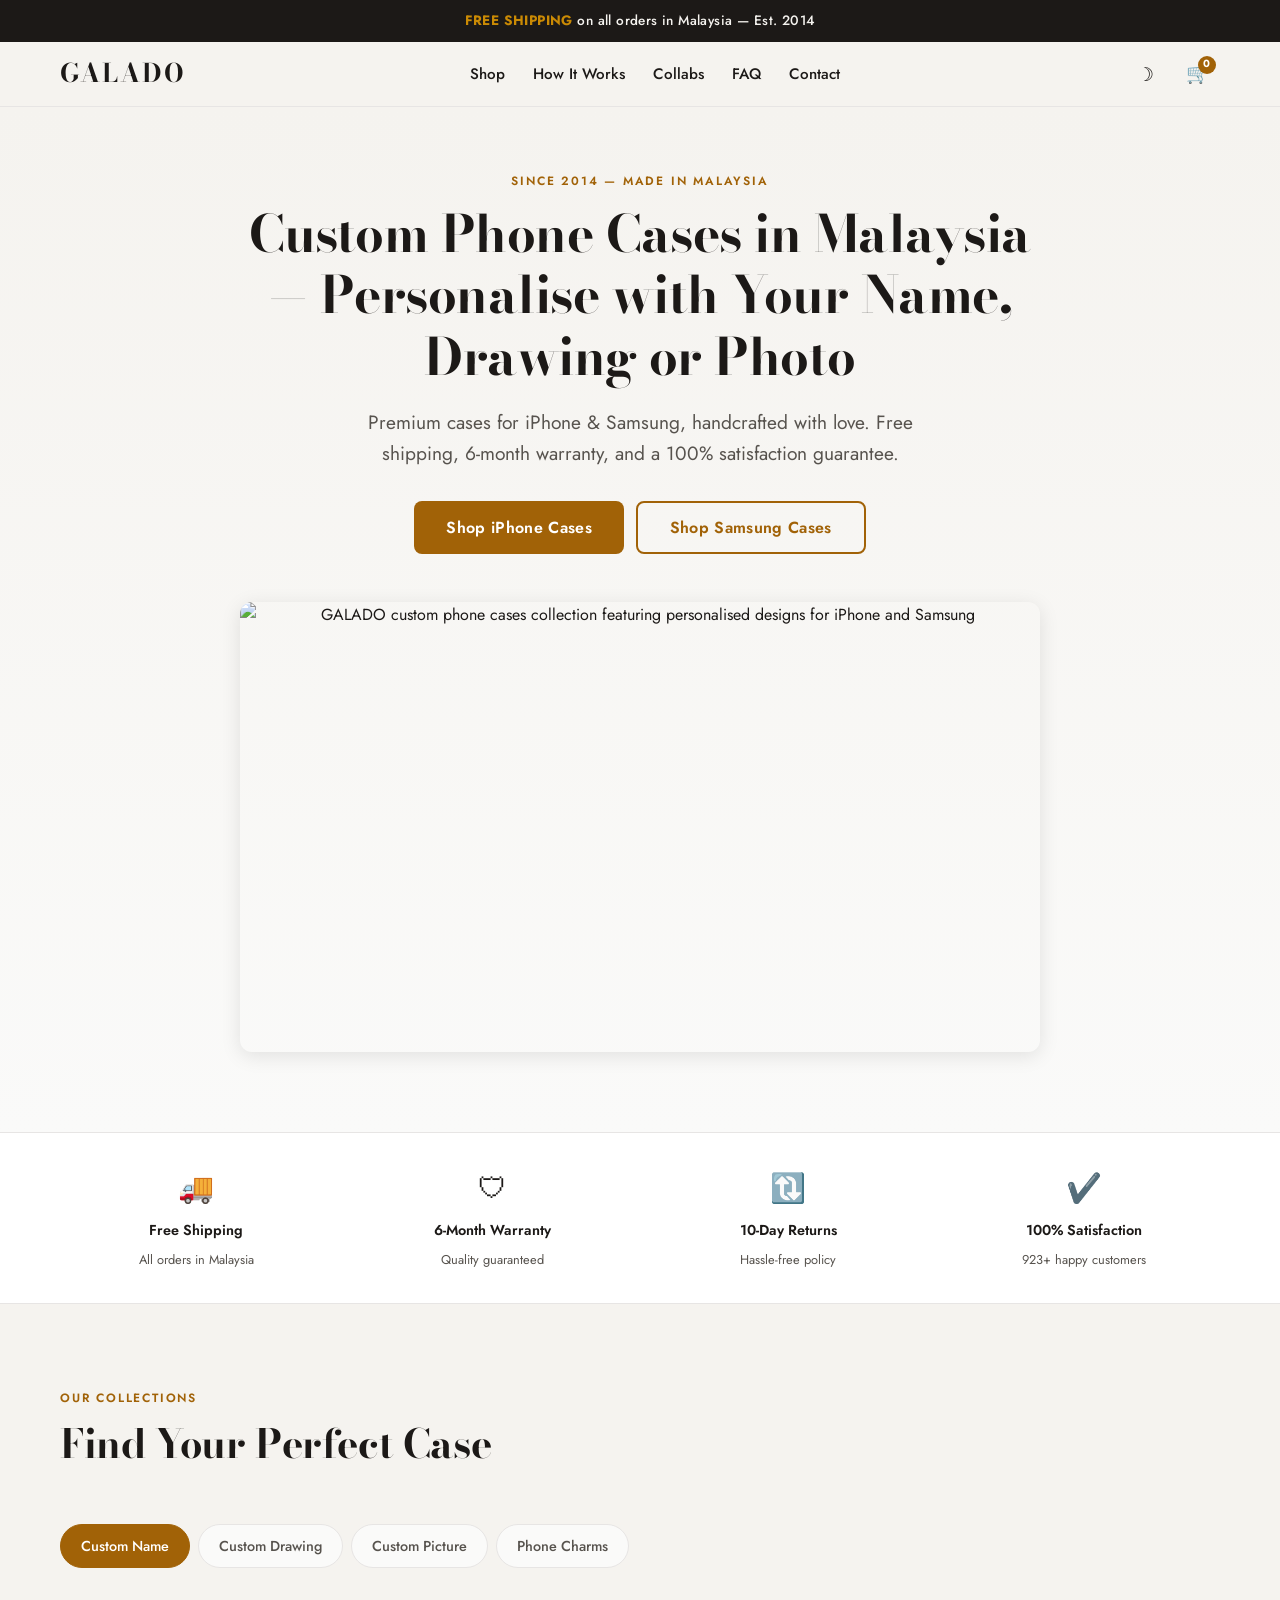
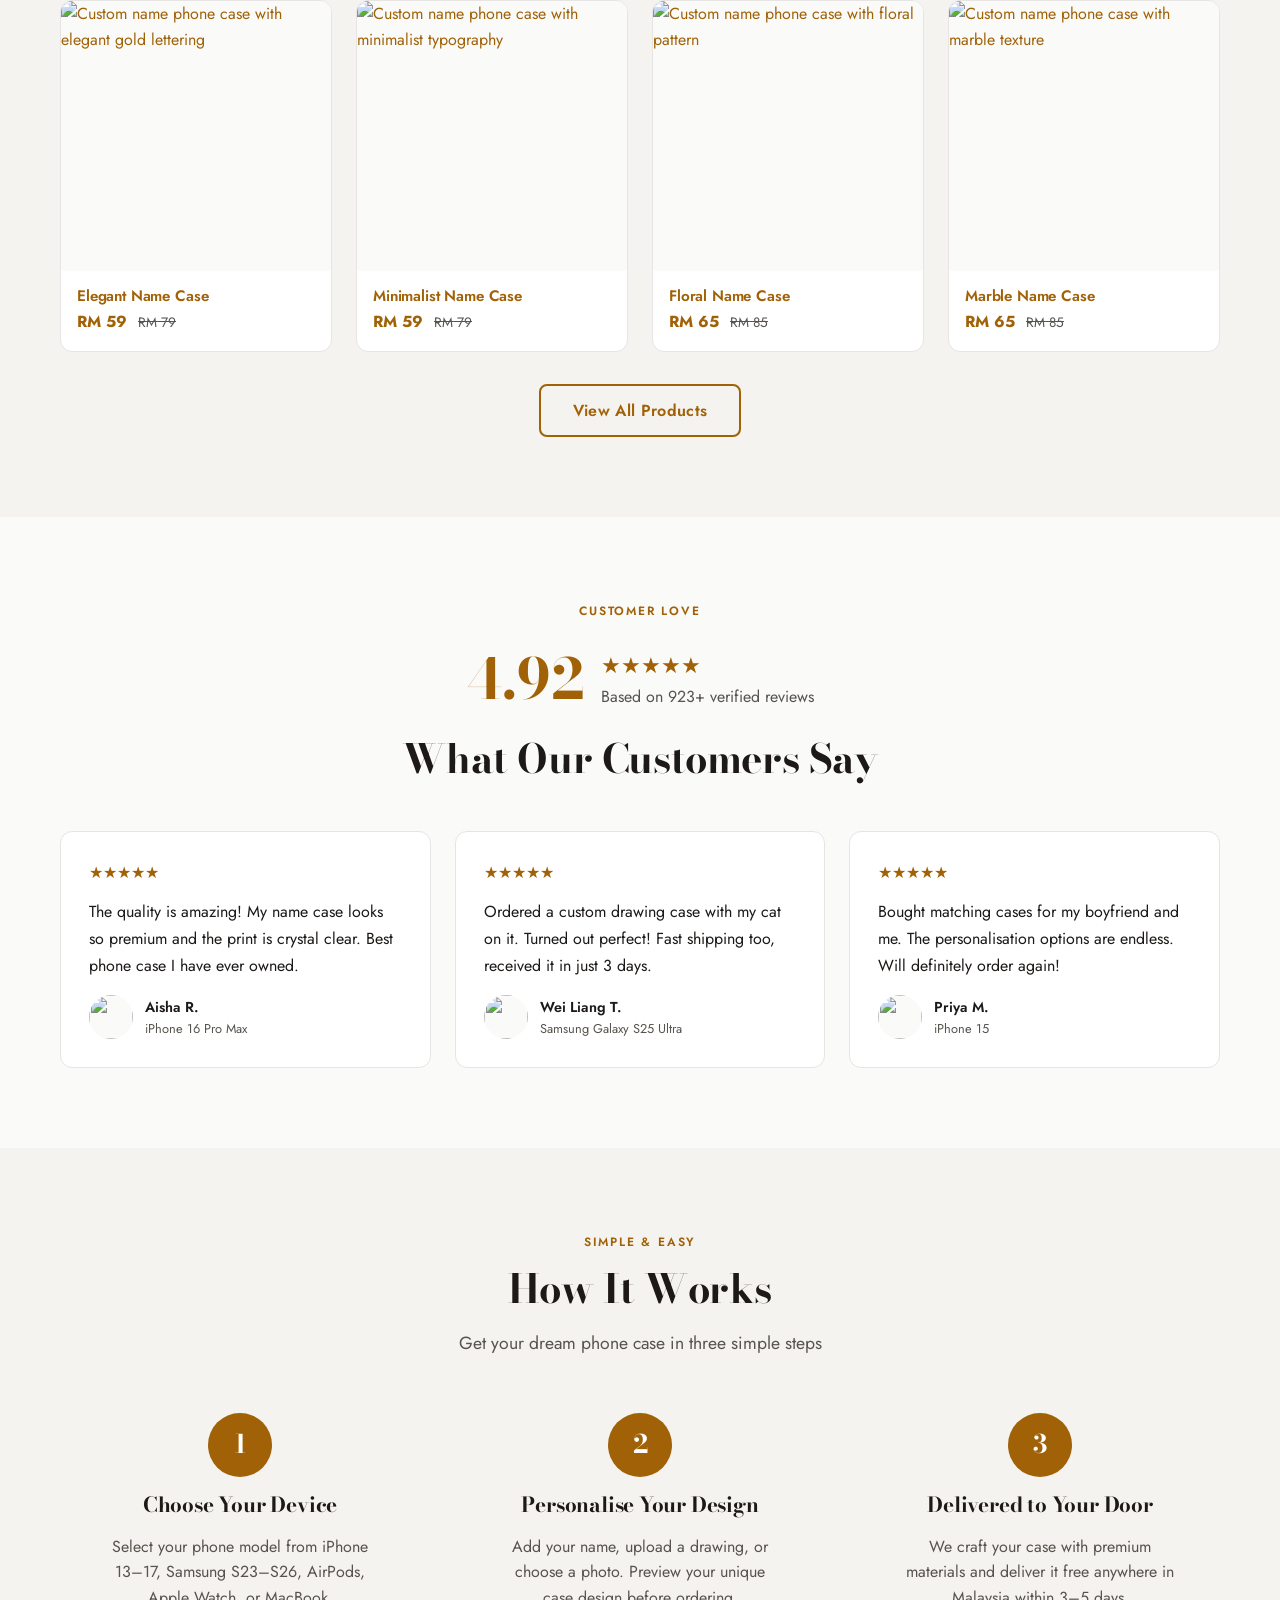
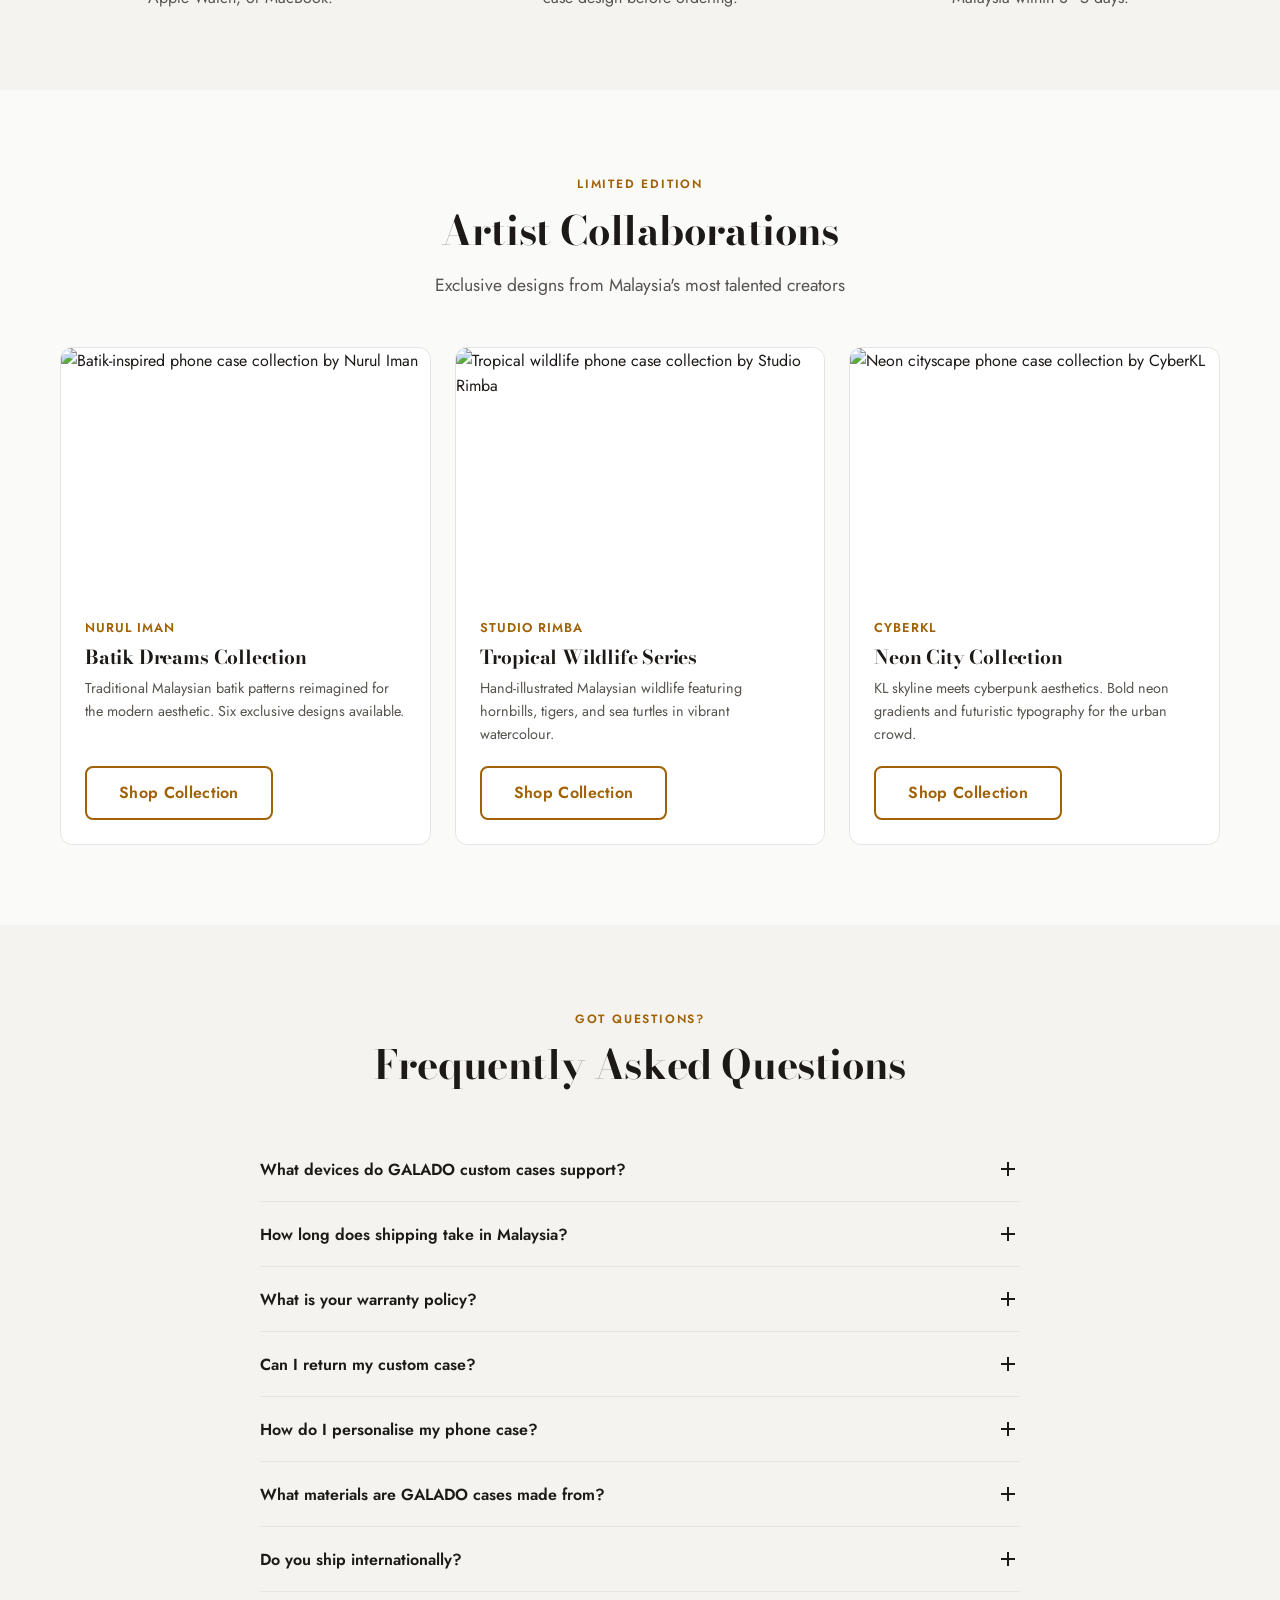
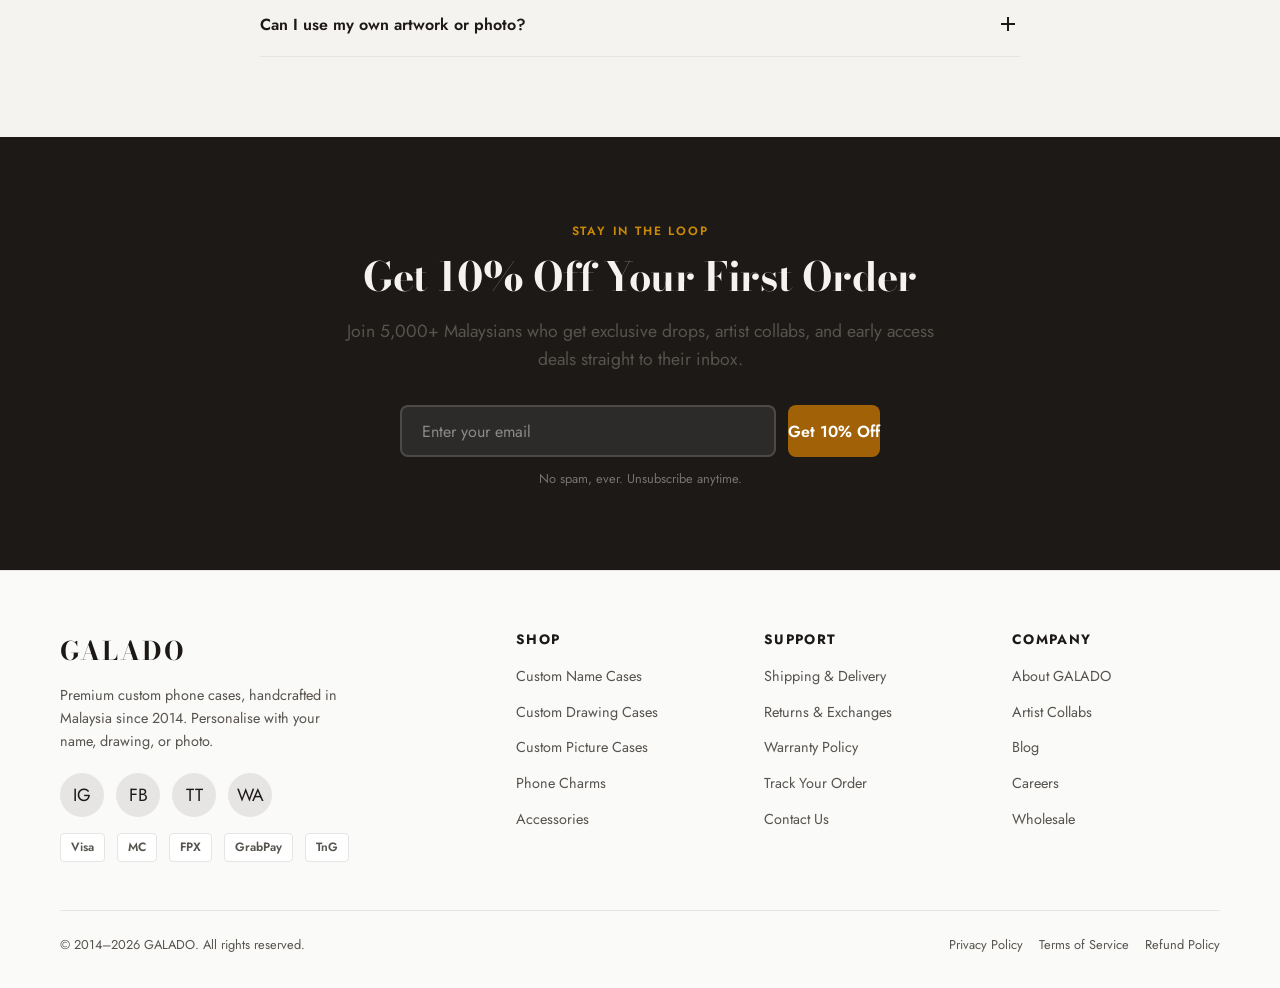
==== galado-landing-draft/index.html @ 9af70c1d "Add GALADO landing page draft concept with SEO + dark mode + FAQ schema" ====
<!DOCTYPE html>
<html lang="en" data-theme="light">
<head>
  <meta charset="UTF-8">
  <meta name="viewport" content="width=device-width, initial-scale=1.0">
  <title>GALADO — Custom Phone Cases Malaysia | iPhone &amp; Samsung | Free Shipping</title>
  <meta name="description" content="Premium custom phone cases in Malaysia. Personalise with your name, drawing or photo for iPhone &amp; Samsung. Free shipping, 6-month warranty &amp; 10-day returns. 923+ 5-star reviews.">
  <meta name="keywords" content="custom phone case Malaysia, personalised phone case, iPhone case Malaysia, Samsung case Malaysia, custom name case, GALADO">
  <meta name="author" content="GALADO">
  <meta name="robots" content="index, follow">
  <link rel="canonical" href="https://galado.co"><!-- TODO: Update with real canonical URL -->

  <!-- Open Graph -->
  <meta property="og:type" content="website">
  <meta property="og:title" content="GALADO — Custom Phone Cases Malaysia | Free Shipping">
  <meta property="og:description" content="Premium custom phone cases in Malaysia. Personalise with your name, drawing or photo. Free shipping &amp; 6-month warranty.">
  <meta property="og:url" content="https://galado.co"><!-- TODO: Update with real URL -->
  <meta property="og:image" content="https://picsum.photos/1200/630?random=og"><!-- TODO: Replace with real OG image -->
  <meta property="og:site_name" content="GALADO">
  <meta property="og:locale" content="en_MY">

  <!-- Twitter Card -->
  <meta name="twitter:card" content="summary_large_image">
  <meta name="twitter:title" content="GALADO — Custom Phone Cases Malaysia | Free Shipping">
  <meta name="twitter:description" content="Premium custom phone cases in Malaysia. Personalise with your name, drawing or photo. Free shipping &amp; 6-month warranty.">
  <meta name="twitter:image" content="https://picsum.photos/1200/630?random=tw"><!-- TODO: Replace with real Twitter image -->
  <!-- TODO: Add twitter:site handle e.g. @galado_my -->

  <!-- Favicon -->
  <!-- TODO: Replace with real favicon files -->
  <link rel="icon" type="image/svg+xml" href="data:image/svg+xml,<svg xmlns='http://www.w3.org/2000/svg' viewBox='0 0 100 100'><text y='.9em' font-size='90'>G</text></svg>">

  <!-- Google Fonts -->
  <link rel="preconnect" href="https://fonts.googleapis.com">
  <link rel="preconnect" href="https://fonts.gstatic.com" crossorigin>
  <link href="https://fonts.googleapis.com/css2?family=Bodoni+Moda:ital,opsz,wght@0,6..96,400;0,6..96,700;1,6..96,400&family=Jost:wght@300;400;500;600;700&display=swap" rel="stylesheet">

  <!-- JSON-LD: Organization -->
  <script type="application/ld+json">
  {
    "@context": "https://schema.org",
    "@type": "Organization",
    "name": "GALADO",
    "url": "https://galado.co",
    "logo": "https://galado.co/logo.png",
    "foundingDate": "2014",
    "description": "Premium Malaysian phone case customisation brand offering custom name cases, drawing cases, picture cases, phone charms and accessories.",
    "address": {
      "@type": "PostalAddress",
      "addressCountry": "MY"
    },
    "contactPoint": {
      "@type": "ContactPoint",
      "contactType": "customer service",
      "availableLanguage": ["English", "Malay"]
    },
    "sameAs": [
      "https://www.instagram.com/galado.co",
      "https://www.facebook.com/galado.co",
      "https://www.tiktok.com/@galado.co"
    ],
    "aggregateRating": {
      "@type": "AggregateRating",
      "ratingValue": "4.92",
      "reviewCount": "923",
      "bestRating": "5"
    }
  }
  </script>

  <!-- JSON-LD: FAQ -->
  <script type="application/ld+json">
  {
    "@context": "https://schema.org",
    "@type": "FAQPage",
    "mainEntity": [
      {
        "@type": "Question",
        "name": "What devices do GALADO custom cases support?",
        "acceptedAnswer": {
          "@type": "Answer",
          "text": "We support iPhone 13 through iPhone 17, Samsung Galaxy S23 through S26, as well as AirPods cases, Apple Watch bands, and MacBook cases."
        }
      },
      {
        "@type": "Question",
        "name": "How long does shipping take in Malaysia?",
        "acceptedAnswer": {
          "@type": "Answer",
          "text": "We offer free shipping across Malaysia. Standard delivery takes 3-5 business days. Express shipping options are also available at checkout."
        }
      },
      {
        "@type": "Question",
        "name": "What is your warranty policy?",
        "acceptedAnswer": {
          "@type": "Answer",
          "text": "Every GALADO product comes with a 6-month warranty covering manufacturing defects including print peeling, case cracking, and colour fading under normal use."
        }
      },
      {
        "@type": "Question",
        "name": "Can I return my custom case?",
        "acceptedAnswer": {
          "@type": "Answer",
          "text": "Yes! We offer a 10-day return policy. If you are not satisfied with your order, contact us within 10 days of delivery for a full refund or replacement."
        }
      },
      {
        "@type": "Question",
        "name": "How do I personalise my phone case?",
        "acceptedAnswer": {
          "@type": "Answer",
          "text": "Simply choose your device model, select a design style (name, drawing, or photo), upload your content or enter your text, preview the design, and place your order. Our team handles the rest!"
        }
      },
      {
        "@type": "Question",
        "name": "What materials are GALADO cases made from?",
        "acceptedAnswer": {
          "@type": "Answer",
          "text": "Our cases are made from premium polycarbonate and TPU materials. We use UV-resistant inks for vibrant, long-lasting prints that will not fade easily."
        }
      },
      {
        "@type": "Question",
        "name": "Do you ship internationally?",
        "acceptedAnswer": {
          "@type": "Answer",
          "text": "Currently, we offer free shipping within Malaysia. International shipping is available to Singapore, Brunei, and other Southeast Asian countries at an additional cost calculated at checkout."
        }
      },
      {
        "@type": "Question",
        "name": "Can I use my own artwork or photo?",
        "acceptedAnswer": {
          "@type": "Answer",
          "text": "Absolutely! You can upload your own photos, artwork, or drawings. We recommend high-resolution images (at least 1000x1000 pixels) for the best print quality."
        }
      }
    ]
  }
  </script>

  <style>
    /* ============================================
       CSS CUSTOM PROPERTIES
       ============================================ */
    :root {
      --color-primary: #1C1917;
      --color-gold: #A16207;
      --color-gold-light: #CA8A04;
      --color-bg: #F5F3EF;
      --color-card: #FFFFFF;
      --color-text: #1C1917;
      --color-text-secondary: #57534E;
      --color-border: #E7E5E4;
      --color-bg-alt: #FAFAF9;
      --font-heading: 'Bodoni Moda', Georgia, serif;
      --font-body: 'Jost', -apple-system, sans-serif;
      --max-width: 1200px;
      --radius: 12px;
      --radius-sm: 8px;
      --shadow: 0 1px 3px rgba(0,0,0,0.08), 0 4px 12px rgba(0,0,0,0.04);
      --shadow-lg: 0 4px 20px rgba(0,0,0,0.1);
      --transition: 0.3s cubic-bezier(0.4, 0, 0.2, 1);
    }

    [data-theme="dark"] {
      --color-primary: #FAFAF9;
      --color-gold: #CA8A04;
      --color-gold-light: #EAB308;
      --color-bg: #1C1917;
      --color-card: #292524;
      --color-text: #FAFAF9;
      --color-text-secondary: #A8A29E;
      --color-border: #44403C;
      --color-bg-alt: #231F1E;
      --shadow: 0 1px 3px rgba(0,0,0,0.3), 0 4px 12px rgba(0,0,0,0.2);
      --shadow-lg: 0 4px 20px rgba(0,0,0,0.4);
    }

    /* ============================================
       RESET & BASE
       ============================================ */
    *, *::before, *::after { box-sizing: border-box; margin: 0; padding: 0; }

    html {
      scroll-behavior: smooth;
      -webkit-text-size-adjust: 100%;
    }

    body {
      font-family: var(--font-body);
      font-weight: 400;
      font-size: 16px;
      line-height: 1.6;
      color: var(--color-text);
      background: var(--color-bg);
      -webkit-font-smoothing: antialiased;
      -moz-osx-font-smoothing: grayscale;
      transition: background var(--transition), color var(--transition);
    }

    h1, h2, h3, h4 {
      font-family: var(--font-heading);
      font-weight: 700;
      line-height: 1.2;
      letter-spacing: -0.01em;
    }

    img {
      max-width: 100%;
      height: auto;
      display: block;
    }

    a {
      color: var(--color-gold);
      text-decoration: none;
      transition: color var(--transition);
    }
    a:hover { color: var(--color-gold-light); }

    button {
      font-family: var(--font-body);
      cursor: pointer;
      border: none;
      background: none;
    }

    /* ============================================
       UTILITY CLASSES
       ============================================ */
    .container {
      max-width: var(--max-width);
      margin: 0 auto;
      padding: 0 20px;
    }

    .sr-only {
      position: absolute;
      width: 1px; height: 1px;
      padding: 0; margin: -1px;
      overflow: hidden;
      clip: rect(0,0,0,0);
      border: 0;
    }

    .btn {
      display: inline-flex;
      align-items: center;
      justify-content: center;
      gap: 8px;
      min-height: 48px;
      padding: 12px 32px;
      border-radius: var(--radius-sm);
      font-size: 1rem;
      font-weight: 600;
      letter-spacing: 0.02em;
      transition: all var(--transition);
      min-width: 44px;
    }

    .btn-primary {
      background: var(--color-gold);
      color: #fff;
    }
    .btn-primary:hover {
      background: var(--color-gold-light);
      color: #fff;
      transform: translateY(-1px);
      box-shadow: var(--shadow-lg);
    }

    .btn-outline {
      border: 2px solid var(--color-gold);
      color: var(--color-gold);
      background: transparent;
    }
    .btn-outline:hover {
      background: var(--color-gold);
      color: #fff;
      transform: translateY(-1px);
    }

    .section-label {
      display: inline-block;
      font-size: 0.75rem;
      font-weight: 600;
      letter-spacing: 0.15em;
      text-transform: uppercase;
      color: var(--color-gold);
      margin-bottom: 12px;
    }

    .section-title {
      font-size: clamp(1.75rem, 4vw, 2.5rem);
      margin-bottom: 16px;
    }

    .section-subtitle {
      font-size: 1.1rem;
      color: var(--color-text-secondary);
      max-width: 600px;
    }

    /* ============================================
       SCROLL ANIMATIONS
       ============================================ */
    .animate-on-scroll {
      opacity: 0;
      transform: translateY(30px);
      transition: opacity 0.6s ease-out, transform 0.6s ease-out;
    }
    .animate-on-scroll.is-visible {
      opacity: 1;
      transform: translateY(0);
    }
    .animate-on-scroll.delay-1 { transition-delay: 0.1s; }
    .animate-on-scroll.delay-2 { transition-delay: 0.2s; }
    .animate-on-scroll.delay-3 { transition-delay: 0.3s; }
    .animate-on-scroll.delay-4 { transition-delay: 0.4s; }

    /* ============================================
       HEADER / NAV
       ============================================ */
    .site-header {
      position: sticky;
      top: 0;
      z-index: 100;
      background: var(--color-bg);
      border-bottom: 1px solid var(--color-border);
      transition: background var(--transition), box-shadow var(--transition);
    }
    .site-header.scrolled {
      box-shadow: var(--shadow);
    }

    .nav {
      display: flex;
      align-items: center;
      justify-content: space-between;
      min-height: 64px;
      gap: 16px;
    }

    .nav-logo {
      font-family: var(--font-heading);
      font-size: 1.6rem;
      font-weight: 700;
      color: var(--color-text);
      letter-spacing: 0.08em;
    }

    .nav-links {
      display: none;
      list-style: none;
      gap: 28px;
    }
    .nav-links a {
      color: var(--color-text);
      font-size: 0.95rem;
      font-weight: 500;
      transition: color var(--transition);
    }
    .nav-links a:hover { color: var(--color-gold); }

    .nav-actions {
      display: flex;
      align-items: center;
      gap: 8px;
    }

    .theme-toggle {
      width: 44px; height: 44px;
      display: flex;
      align-items: center;
      justify-content: center;
      border-radius: 50%;
      font-size: 1.2rem;
      color: var(--color-text);
      transition: background var(--transition);
    }
    .theme-toggle:hover { background: var(--color-border); }

    .nav-cart {
      position: relative;
      width: 44px; height: 44px;
      display: flex;
      align-items: center;
      justify-content: center;
      border-radius: 50%;
      font-size: 1.2rem;
      color: var(--color-text);
      transition: background var(--transition);
    }
    .nav-cart:hover { background: var(--color-border); }
    .cart-badge {
      position: absolute;
      top: 4px; right: 4px;
      width: 18px; height: 18px;
      background: var(--color-gold);
      color: #fff;
      font-size: 0.65rem;
      font-weight: 700;
      border-radius: 50%;
      display: flex;
      align-items: center;
      justify-content: center;
    }

    .mobile-menu-btn {
      width: 44px; height: 44px;
      display: flex;
      align-items: center;
      justify-content: center;
      font-size: 1.4rem;
      color: var(--color-text);
    }

    /* Mobile menu */
    .mobile-nav {
      display: none;
      position: fixed;
      inset: 0;
      z-index: 200;
      background: var(--color-bg);
      padding: 80px 24px 24px;
      flex-direction: column;
      gap: 4px;
    }
    .mobile-nav.open { display: flex; }
    .mobile-nav a {
      display: flex;
      align-items: center;
      min-height: 52px;
      padding: 0 16px;
      font-size: 1.1rem;
      font-weight: 500;
      color: var(--color-text);
      border-radius: var(--radius-sm);
      transition: background var(--transition);
    }
    .mobile-nav a:hover { background: var(--color-border); }
    .mobile-nav-close {
      position: absolute;
      top: 12px; right: 16px;
      width: 44px; height: 44px;
      display: flex;
      align-items: center;
      justify-content: center;
      font-size: 1.6rem;
      color: var(--color-text);
    }

    @media (min-width: 768px) {
      .nav-links { display: flex; }
      .mobile-menu-btn { display: none; }
    }

    /* ============================================
       ANNOUNCEMENT BAR
       ============================================ */
    .announcement-bar {
      background: var(--color-primary);
      color: var(--color-bg);
      text-align: center;
      padding: 10px 20px;
      font-size: 0.85rem;
      font-weight: 500;
      letter-spacing: 0.03em;
    }
    .announcement-bar strong { color: var(--color-gold-light); }

    /* ============================================
       HERO SECTION
       ============================================ */
    .hero {
      padding: 60px 0 80px;
      text-align: center;
      background: linear-gradient(180deg, var(--color-bg) 0%, var(--color-bg-alt) 100%);
    }

    .hero h1 {
      font-size: clamp(2rem, 5vw, 3.2rem);
      max-width: 800px;
      margin: 0 auto 20px;
    }

    .hero-subtitle {
      font-size: clamp(1rem, 2vw, 1.2rem);
      color: var(--color-text-secondary);
      max-width: 560px;
      margin: 0 auto 32px;
    }

    .hero-ctas {
      display: flex;
      flex-wrap: wrap;
      gap: 12px;
      justify-content: center;
      margin-bottom: 48px;
    }

    .hero-image {
      max-width: 800px;
      margin: 0 auto;
      border-radius: var(--radius);
      overflow: hidden;
      box-shadow: var(--shadow-lg);
    }
    .hero-image img {
      width: 100%;
      aspect-ratio: 16/9;
      object-fit: cover;
    }

    /* ============================================
       TRUST BAR
       ============================================ */
    .trust-bar {
      padding: 32px 0;
      background: var(--color-card);
      border-top: 1px solid var(--color-border);
      border-bottom: 1px solid var(--color-border);
    }

    .trust-grid {
      display: grid;
      grid-template-columns: repeat(2, 1fr);
      gap: 24px;
      text-align: center;
    }

    .trust-item {
      display: flex;
      flex-direction: column;
      align-items: center;
      gap: 8px;
    }
    .trust-icon {
      font-size: 1.8rem;
    }
    .trust-label {
      font-weight: 600;
      font-size: 0.9rem;
      color: var(--color-text);
    }
    .trust-desc {
      font-size: 0.8rem;
      color: var(--color-text-secondary);
    }

    @media (min-width: 768px) {
      .trust-grid { grid-template-columns: repeat(4, 1fr); }
    }

    /* ============================================
       PRODUCTS SECTION
       ============================================ */
    .products-section {
      padding: 80px 0;
    }

    .products-header {
      display: flex;
      flex-wrap: wrap;
      align-items: flex-end;
      justify-content: space-between;
      gap: 16px;
      margin-bottom: 40px;
    }

    .category-tabs {
      display: flex;
      flex-wrap: wrap;
      gap: 8px;
      margin-bottom: 32px;
    }
    .category-tab {
      padding: 10px 20px;
      border-radius: 100px;
      font-size: 0.9rem;
      font-weight: 500;
      background: var(--color-bg-alt);
      color: var(--color-text-secondary);
      border: 1px solid var(--color-border);
      min-height: 44px;
      transition: all var(--transition);
    }
    .category-tab.active,
    .category-tab:hover {
      background: var(--color-gold);
      color: #fff;
      border-color: var(--color-gold);
    }

    .products-grid {
      display: grid;
      grid-template-columns: repeat(2, 1fr);
      gap: 16px;
      margin-bottom: 32px;
    }

    .product-card {
      background: var(--color-card);
      border-radius: var(--radius);
      overflow: hidden;
      border: 1px solid var(--color-border);
      transition: transform var(--transition), box-shadow var(--transition);
    }
    .product-card:hover {
      transform: translateY(-4px);
      box-shadow: var(--shadow-lg);
    }

    .product-image {
      aspect-ratio: 1/1;
      overflow: hidden;
      background: var(--color-bg-alt);
    }
    .product-image img {
      width: 100%;
      height: 100%;
      object-fit: cover;
      transition: transform 0.5s ease;
    }
    .product-card:hover .product-image img {
      transform: scale(1.05);
    }

    .product-info {
      padding: 16px;
    }
    .product-name {
      font-family: var(--font-body);
      font-weight: 600;
      font-size: 0.95rem;
      margin-bottom: 4px;
    }
    .product-price {
      font-weight: 700;
      color: var(--color-gold);
    }
    .product-price-old {
      text-decoration: line-through;
      color: var(--color-text-secondary);
      font-weight: 400;
      font-size: 0.85rem;
      margin-left: 6px;
    }

    .products-cta {
      text-align: center;
    }

    @media (min-width: 768px) {
      .products-grid { grid-template-columns: repeat(4, 1fr); gap: 24px; }
    }

    /* ============================================
       SOCIAL PROOF
       ============================================ */
    .social-proof {
      padding: 80px 0;
      background: var(--color-bg-alt);
    }

    .social-proof-header {
      text-align: center;
      margin-bottom: 48px;
    }

    .rating-display {
      display: flex;
      align-items: center;
      justify-content: center;
      gap: 16px;
      flex-wrap: wrap;
      margin-bottom: 12px;
    }
    .rating-number {
      font-family: var(--font-heading);
      font-size: 3.5rem;
      font-weight: 700;
      color: var(--color-gold);
    }
    .rating-stars {
      display: flex;
      gap: 4px;
      font-size: 1.4rem;
      color: var(--color-gold);
    }
    .rating-count {
      font-size: 1rem;
      color: var(--color-text-secondary);
    }

    .testimonials-grid {
      display: grid;
      gap: 24px;
    }

    .testimonial-card {
      background: var(--color-card);
      border-radius: var(--radius);
      padding: 28px;
      border: 1px solid var(--color-border);
    }
    .testimonial-stars {
      color: var(--color-gold);
      font-size: 1rem;
      margin-bottom: 12px;
    }
    .testimonial-text {
      font-size: 1rem;
      line-height: 1.7;
      margin-bottom: 16px;
      color: var(--color-text);
    }
    .testimonial-author {
      display: flex;
      align-items: center;
      gap: 12px;
    }
    .testimonial-avatar {
      width: 44px; height: 44px;
      border-radius: 50%;
      overflow: hidden;
      background: var(--color-bg-alt);
    }
    .testimonial-avatar img {
      width: 100%; height: 100%;
      object-fit: cover;
    }
    .testimonial-name {
      font-weight: 600;
      font-size: 0.9rem;
    }
    .testimonial-device {
      font-size: 0.8rem;
      color: var(--color-text-secondary);
    }

    @media (min-width: 768px) {
      .testimonials-grid { grid-template-columns: repeat(3, 1fr); }
    }

    /* ============================================
       HOW IT WORKS
       ============================================ */
    .how-it-works {
      padding: 80px 0;
    }

    .how-header {
      text-align: center;
      margin-bottom: 56px;
    }

    .steps-grid {
      display: grid;
      gap: 40px;
      text-align: center;
    }

    .step {
      display: flex;
      flex-direction: column;
      align-items: center;
      gap: 16px;
    }
    .step-number {
      width: 64px; height: 64px;
      border-radius: 50%;
      background: var(--color-gold);
      color: #fff;
      font-family: var(--font-heading);
      font-size: 1.6rem;
      font-weight: 700;
      display: flex;
      align-items: center;
      justify-content: center;
    }
    .step-title {
      font-size: 1.3rem;
    }
    .step-desc {
      color: var(--color-text-secondary);
      max-width: 280px;
    }

    @media (min-width: 768px) {
      .steps-grid { grid-template-columns: repeat(3, 1fr); }
    }

    /* ============================================
       ARTIST COLLABORATIONS
       ============================================ */
    .collabs {
      padding: 80px 0;
      background: var(--color-bg-alt);
    }

    .collabs-header {
      text-align: center;
      margin-bottom: 48px;
    }

    .collabs-grid {
      display: grid;
      gap: 24px;
    }

    .collab-card {
      background: var(--color-card);
      border-radius: var(--radius);
      overflow: hidden;
      border: 1px solid var(--color-border);
      display: flex;
      flex-direction: column;
    }
    .collab-image {
      aspect-ratio: 3/2;
      overflow: hidden;
    }
    .collab-image img {
      width: 100%; height: 100%;
      object-fit: cover;
      transition: transform 0.5s ease;
    }
    .collab-card:hover .collab-image img {
      transform: scale(1.05);
    }
    .collab-info {
      padding: 24px;
      flex: 1;
      display: flex;
      flex-direction: column;
      gap: 8px;
    }
    .collab-artist {
      font-size: 0.8rem;
      font-weight: 600;
      text-transform: uppercase;
      letter-spacing: 0.08em;
      color: var(--color-gold);
    }
    .collab-title {
      font-size: 1.2rem;
    }
    .collab-desc {
      font-size: 0.9rem;
      color: var(--color-text-secondary);
      flex: 1;
    }

    @media (min-width: 768px) {
      .collabs-grid { grid-template-columns: repeat(3, 1fr); }
    }

    /* ============================================
       FAQ ACCORDION
       ============================================ */
    .faq-section {
      padding: 80px 0;
    }

    .faq-header {
      text-align: center;
      margin-bottom: 48px;
    }

    .faq-list {
      max-width: 760px;
      margin: 0 auto;
    }

    .faq-item {
      border-bottom: 1px solid var(--color-border);
    }

    .faq-question {
      width: 100%;
      display: flex;
      align-items: center;
      justify-content: space-between;
      gap: 16px;
      padding: 20px 0;
      font-size: 1rem;
      font-weight: 600;
      color: var(--color-text);
      text-align: left;
      min-height: 44px;
      transition: color var(--transition);
    }
    .faq-question:hover { color: var(--color-gold); }
    .faq-icon {
      flex-shrink: 0;
      width: 24px; height: 24px;
      transition: transform var(--transition);
    }
    .faq-item.open .faq-icon {
      transform: rotate(45deg);
    }

    .faq-answer {
      max-height: 0;
      overflow: hidden;
      transition: max-height 0.4s ease, padding 0.3s ease;
    }
    .faq-answer-inner {
      padding-bottom: 20px;
      color: var(--color-text-secondary);
      line-height: 1.7;
    }

    /* ============================================
       NEWSLETTER
       ============================================ */
    .newsletter {
      padding: 80px 0;
      background: var(--color-primary);
      color: var(--color-bg);
      text-align: center;
    }
    .newsletter .section-title { color: var(--color-bg); }
    .newsletter .section-subtitle {
      color: var(--color-text-secondary);
      margin: 0 auto 32px;
    }
    [data-theme="dark"] .newsletter {
      background: var(--color-card);
    }

    .newsletter-form {
      display: flex;
      flex-direction: column;
      gap: 12px;
      max-width: 480px;
      margin: 0 auto;
    }
    .newsletter-input {
      min-height: 52px;
      padding: 0 20px;
      border: 2px solid rgba(255,255,255,0.15);
      border-radius: var(--radius-sm);
      background: rgba(255,255,255,0.08);
      color: #fff;
      font-family: var(--font-body);
      font-size: 1rem;
      transition: border var(--transition);
    }
    .newsletter-input::placeholder { color: rgba(255,255,255,0.45); }
    .newsletter-input:focus {
      outline: none;
      border-color: var(--color-gold);
    }
    .newsletter-submit {
      min-height: 52px;
      background: var(--color-gold);
      color: #fff;
      border-radius: var(--radius-sm);
      font-weight: 600;
      font-size: 1rem;
      transition: background var(--transition);
    }
    .newsletter-submit:hover { background: var(--color-gold-light); }

    .newsletter-note {
      font-size: 0.8rem;
      color: rgba(255,255,255,0.4);
      margin-top: 12px;
    }

    @media (min-width: 480px) {
      .newsletter-form {
        flex-direction: row;
      }
      .newsletter-input { flex: 1; }
    }

    /* ============================================
       FOOTER
       ============================================ */
    .site-footer {
      padding: 60px 0 32px;
      background: var(--color-bg-alt);
      border-top: 1px solid var(--color-border);
    }

    .footer-grid {
      display: grid;
      gap: 40px;
      margin-bottom: 48px;
    }

    .footer-brand .nav-logo {
      margin-bottom: 12px;
      display: inline-block;
    }
    .footer-brand p {
      font-size: 0.9rem;
      color: var(--color-text-secondary);
      max-width: 280px;
      margin-bottom: 20px;
    }

    .footer-social {
      display: flex;
      gap: 12px;
    }
    .footer-social a {
      width: 44px; height: 44px;
      border-radius: 50%;
      background: var(--color-border);
      display: flex;
      align-items: center;
      justify-content: center;
      color: var(--color-text);
      font-size: 1.1rem;
      transition: background var(--transition), color var(--transition);
    }
    .footer-social a:hover {
      background: var(--color-gold);
      color: #fff;
    }

    .footer-col h4 {
      font-family: var(--font-body);
      font-size: 0.85rem;
      font-weight: 700;
      text-transform: uppercase;
      letter-spacing: 0.1em;
      margin-bottom: 16px;
      color: var(--color-text);
    }
    .footer-col ul {
      list-style: none;
      display: flex;
      flex-direction: column;
      gap: 10px;
    }
    .footer-col a {
      font-size: 0.9rem;
      color: var(--color-text-secondary);
    }
    .footer-col a:hover { color: var(--color-gold); }

    .footer-bottom {
      border-top: 1px solid var(--color-border);
      padding-top: 24px;
      display: flex;
      flex-wrap: wrap;
      justify-content: space-between;
      gap: 12px;
      font-size: 0.8rem;
      color: var(--color-text-secondary);
    }
    .footer-bottom a {
      color: var(--color-text-secondary);
    }
    .footer-bottom a:hover { color: var(--color-gold); }
    .footer-legal {
      display: flex;
      flex-wrap: wrap;
      gap: 16px;
    }

    .payment-icons {
      display: flex;
      gap: 12px;
      align-items: center;
      margin-top: 16px;
    }
    .payment-icons span {
      display: inline-flex;
      align-items: center;
      justify-content: center;
      padding: 4px 10px;
      border: 1px solid var(--color-border);
      border-radius: 4px;
      font-size: 0.75rem;
      font-weight: 600;
      color: var(--color-text-secondary);
      background: var(--color-card);
    }

    @media (min-width: 768px) {
      .footer-grid { grid-template-columns: 2fr 1fr 1fr 1fr; }
    }

    /* ============================================
       BACK TO TOP
       ============================================ */
    .back-to-top {
      position: fixed;
      bottom: 24px; right: 24px;
      width: 48px; height: 48px;
      border-radius: 50%;
      background: var(--color-gold);
      color: #fff;
      display: flex;
      align-items: center;
      justify-content: center;
      font-size: 1.3rem;
      box-shadow: var(--shadow-lg);
      opacity: 0;
      pointer-events: none;
      transform: translateY(12px);
      transition: opacity var(--transition), transform var(--transition);
      z-index: 50;
    }
    .back-to-top.visible {
      opacity: 1;
      pointer-events: auto;
      transform: translateY(0);
    }

    /* ============================================
       IPAD OPTIMISATIONS
       ============================================ */
    @media (min-width: 768px) and (max-width: 1024px) {
      .container { padding: 0 32px; }
      .hero { padding: 80px 0 100px; }
      .products-grid { gap: 20px; }
    }

    /* ============================================
       SKIP LINK
       ============================================ */
    .skip-link {
      position: absolute;
      top: -100%;
      left: 16px;
      z-index: 999;
      background: var(--color-gold);
      color: #fff;
      padding: 12px 24px;
      border-radius: var(--radius-sm);
      font-weight: 600;
    }
    .skip-link:focus {
      top: 16px;
      color: #fff;
    }
  </style>
</head>
<body>

  <a href="#main" class="skip-link">Skip to main content</a>

  <!-- ========== ANNOUNCEMENT BAR ========== -->
  <div class="announcement-bar" role="banner">
    <strong>FREE SHIPPING</strong> on all orders in Malaysia &mdash; Est. 2014
  </div>

  <!-- ========== HEADER / NAV ========== -->
  <header class="site-header">
    <nav class="nav container" aria-label="Main navigation">
      <a href="/" class="nav-logo" aria-label="GALADO home">GALADO</a>

      <ul class="nav-links">
        <!-- TODO: Update hrefs with real collection URLs -->
        <li><a href="#products">Shop</a></li>
        <li><a href="#how-it-works">How It Works</a></li>
        <li><a href="#collabs">Collabs</a></li>
        <li><a href="#faq">FAQ</a></li>
        <li><a href="#contact">Contact</a></li>
      </ul>

      <div class="nav-actions">
        <button class="theme-toggle" aria-label="Toggle dark mode" id="themeToggle">
          <span class="theme-icon" aria-hidden="true">&#9789;</span>
        </button>
        <a href="#" class="nav-cart" aria-label="Shopping cart">
          <!-- TODO: Link to real cart page -->
          &#128722;
          <span class="cart-badge" aria-label="0 items">0</span>
        </a>
        <button class="mobile-menu-btn" aria-label="Open menu" aria-expanded="false" id="mobileMenuBtn">
          &#9776;
        </button>
      </div>
    </nav>
  </header>

  <!-- Mobile nav overlay -->
  <div class="mobile-nav" id="mobileNav" role="dialog" aria-label="Mobile navigation">
    <button class="mobile-nav-close" aria-label="Close menu" id="mobileNavClose">&times;</button>
    <a href="#products" onclick="closeMobileNav()">Shop</a>
    <a href="#how-it-works" onclick="closeMobileNav()">How It Works</a>
    <a href="#collabs" onclick="closeMobileNav()">Collabs</a>
    <a href="#faq" onclick="closeMobileNav()">FAQ</a>
    <a href="#contact" onclick="closeMobileNav()">Contact</a>
  </div>

  <main id="main">

    <!-- ========== HERO ========== -->
    <section class="hero" aria-labelledby="hero-heading">
      <div class="container">
        <span class="section-label animate-on-scroll">Since 2014 &mdash; Made in Malaysia</span>
        <h1 id="hero-heading" class="animate-on-scroll delay-1">
          Custom Phone Cases in Malaysia &mdash; Personalise with Your Name, Drawing or Photo
        </h1>
        <p class="hero-subtitle animate-on-scroll delay-2">
          Premium cases for iPhone &amp; Samsung, handcrafted with love. Free shipping, 6-month warranty, and a 100% satisfaction guarantee.
        </p>
        <div class="hero-ctas animate-on-scroll delay-3">
          <!-- TODO: Update hrefs with real collection URLs -->
          <a href="#" class="btn btn-primary">Shop iPhone Cases</a>
          <a href="#" class="btn btn-outline">Shop Samsung Cases</a>
        </div>
        <div class="hero-image animate-on-scroll delay-4">
          <!-- TODO: Replace with real hero image showcasing products -->
          <img src="https://picsum.photos/800/450?random=1" alt="GALADO custom phone cases collection featuring personalised designs for iPhone and Samsung" width="800" height="450" loading="eager">
        </div>
      </div>
    </section>

    <!-- ========== TRUST BAR ========== -->
    <section class="trust-bar" aria-label="Brand promises">
      <div class="container">
        <div class="trust-grid">
          <div class="trust-item animate-on-scroll">
            <span class="trust-icon" aria-hidden="true">&#128666;</span>
            <span class="trust-label">Free Shipping</span>
            <span class="trust-desc">All orders in Malaysia</span>
          </div>
          <div class="trust-item animate-on-scroll delay-1">
            <span class="trust-icon" aria-hidden="true">&#128737;</span>
            <span class="trust-label">6-Month Warranty</span>
            <span class="trust-desc">Quality guaranteed</span>
          </div>
          <div class="trust-item animate-on-scroll delay-2">
            <span class="trust-icon" aria-hidden="true">&#128259;</span>
            <span class="trust-label">10-Day Returns</span>
            <span class="trust-desc">Hassle-free policy</span>
          </div>
          <div class="trust-item animate-on-scroll delay-3">
            <span class="trust-icon" aria-hidden="true">&#10004;&#65039;</span>
            <span class="trust-label">100% Satisfaction</span>
            <span class="trust-desc">923+ happy customers</span>
          </div>
        </div>
      </div>
    </section>

    <!-- ========== PRODUCTS ========== -->
    <section class="products-section" id="products" aria-labelledby="products-heading">
      <div class="container">
        <div class="products-header animate-on-scroll">
          <div>
            <span class="section-label">Our Collections</span>
            <h2 id="products-heading" class="section-title">Find Your Perfect Case</h2>
          </div>
        </div>

        <!-- Category tabs -->
        <div class="category-tabs animate-on-scroll" role="tablist" aria-label="Product categories">
          <button class="category-tab active" role="tab" aria-selected="true" data-category="name">Custom Name</button>
          <button class="category-tab" role="tab" aria-selected="false" data-category="drawing">Custom Drawing</button>
          <button class="category-tab" role="tab" aria-selected="false" data-category="picture">Custom Picture</button>
          <button class="category-tab" role="tab" aria-selected="false" data-category="charms">Phone Charms</button>
        </div>

        <!-- Product grid -->
        <!-- TODO: Replace placeholder data with real product data from Shopify/API -->
        <div class="products-grid" role="tabpanel" aria-label="Products">
          <article class="product-card animate-on-scroll">
            <a href="#">
              <div class="product-image">
                <img src="https://picsum.photos/400/400?random=10" alt="Custom name phone case with elegant gold lettering" width="400" height="400" loading="lazy">
              </div>
              <div class="product-info">
                <h3 class="product-name">Elegant Name Case</h3>
                <p class="product-price">RM 59 <span class="product-price-old">RM 79</span></p>
              </div>
            </a>
          </article>
          <article class="product-card animate-on-scroll delay-1">
            <a href="#">
              <div class="product-image">
                <img src="https://picsum.photos/400/400?random=11" alt="Custom name phone case with minimalist typography" width="400" height="400" loading="lazy">
              </div>
              <div class="product-info">
                <h3 class="product-name">Minimalist Name Case</h3>
                <p class="product-price">RM 59 <span class="product-price-old">RM 79</span></p>
              </div>
            </a>
          </article>
          <article class="product-card animate-on-scroll delay-2">
            <a href="#">
              <div class="product-image">
                <img src="https://picsum.photos/400/400?random=12" alt="Custom name phone case with floral pattern" width="400" height="400" loading="lazy">
              </div>
              <div class="product-info">
                <h3 class="product-name">Floral Name Case</h3>
                <p class="product-price">RM 65 <span class="product-price-old">RM 85</span></p>
              </div>
            </a>
          </article>
          <article class="product-card animate-on-scroll delay-3">
            <a href="#">
              <div class="product-image">
                <img src="https://picsum.photos/400/400?random=13" alt="Custom name phone case with marble texture" width="400" height="400" loading="lazy">
              </div>
              <div class="product-info">
                <h3 class="product-name">Marble Name Case</h3>
                <p class="product-price">RM 65 <span class="product-price-old">RM 85</span></p>
              </div>
            </a>
          </article>
        </div>

        <div class="products-cta animate-on-scroll">
          <!-- TODO: Update href with real collection URL -->
          <a href="#" class="btn btn-outline">View All Products</a>
        </div>
      </div>
    </section>

    <!-- ========== SOCIAL PROOF ========== -->
    <section class="social-proof" aria-labelledby="reviews-heading">
      <div class="container">
        <div class="social-proof-header animate-on-scroll">
          <span class="section-label">Customer Love</span>
          <div class="rating-display">
            <span class="rating-number">4.92</span>
            <div>
              <div class="rating-stars" aria-label="4.92 out of 5 stars">
                &#9733;&#9733;&#9733;&#9733;&#9733;
              </div>
              <span class="rating-count">Based on 923+ verified reviews</span>
            </div>
          </div>
          <h2 id="reviews-heading" class="section-title">What Our Customers Say</h2>
        </div>

        <!-- TODO: Replace with real customer reviews -->
        <div class="testimonials-grid">
          <div class="testimonial-card animate-on-scroll">
            <div class="testimonial-stars" aria-label="5 stars">&#9733;&#9733;&#9733;&#9733;&#9733;</div>
            <p class="testimonial-text">The quality is amazing! My name case looks so premium and the print is crystal clear. Best phone case I have ever owned.</p>
            <div class="testimonial-author">
              <div class="testimonial-avatar">
                <img src="https://picsum.photos/88/88?random=20" alt="" width="44" height="44" loading="lazy">
              </div>
              <div>
                <p class="testimonial-name">Aisha R.</p>
                <p class="testimonial-device">iPhone 16 Pro Max</p>
              </div>
            </div>
          </div>
          <div class="testimonial-card animate-on-scroll delay-1">
            <div class="testimonial-stars" aria-label="5 stars">&#9733;&#9733;&#9733;&#9733;&#9733;</div>
            <p class="testimonial-text">Ordered a custom drawing case with my cat on it. Turned out perfect! Fast shipping too, received it in just 3 days.</p>
            <div class="testimonial-author">
              <div class="testimonial-avatar">
                <img src="https://picsum.photos/88/88?random=21" alt="" width="44" height="44" loading="lazy">
              </div>
              <div>
                <p class="testimonial-name">Wei Liang T.</p>
                <p class="testimonial-device">Samsung Galaxy S25 Ultra</p>
              </div>
            </div>
          </div>
          <div class="testimonial-card animate-on-scroll delay-2">
            <div class="testimonial-stars" aria-label="5 stars">&#9733;&#9733;&#9733;&#9733;&#9733;</div>
            <p class="testimonial-text">Bought matching cases for my boyfriend and me. The personalisation options are endless. Will definitely order again!</p>
            <div class="testimonial-author">
              <div class="testimonial-avatar">
                <img src="https://picsum.photos/88/88?random=22" alt="" width="44" height="44" loading="lazy">
              </div>
              <div>
                <p class="testimonial-name">Priya M.</p>
                <p class="testimonial-device">iPhone 15</p>
              </div>
            </div>
          </div>
        </div>
      </div>
    </section>

    <!-- ========== HOW IT WORKS ========== -->
    <section class="how-it-works" id="how-it-works" aria-labelledby="hiw-heading">
      <div class="container">
        <div class="how-header animate-on-scroll">
          <span class="section-label">Simple &amp; Easy</span>
          <h2 id="hiw-heading" class="section-title">How It Works</h2>
          <p class="section-subtitle" style="margin:0 auto">Get your dream phone case in three simple steps</p>
        </div>

        <div class="steps-grid">
          <div class="step animate-on-scroll">
            <div class="step-number">1</div>
            <h3 class="step-title">Choose Your Device</h3>
            <p class="step-desc">Select your phone model from iPhone 13&ndash;17, Samsung S23&ndash;S26, AirPods, Apple Watch, or MacBook.</p>
          </div>
          <div class="step animate-on-scroll delay-1">
            <div class="step-number">2</div>
            <h3 class="step-title">Personalise Your Design</h3>
            <p class="step-desc">Add your name, upload a drawing, or choose a photo. Preview your unique case design before ordering.</p>
          </div>
          <div class="step animate-on-scroll delay-2">
            <div class="step-number">3</div>
            <h3 class="step-title">Delivered to Your Door</h3>
            <p class="step-desc">We craft your case with premium materials and deliver it free anywhere in Malaysia within 3&ndash;5 days.</p>
          </div>
        </div>
      </div>
    </section>

    <!-- ========== ARTIST COLLABORATIONS ========== -->
    <section class="collabs" id="collabs" aria-labelledby="collabs-heading">
      <div class="container">
        <div class="collabs-header animate-on-scroll">
          <span class="section-label">Limited Edition</span>
          <h2 id="collabs-heading" class="section-title">Artist Collaborations</h2>
          <p class="section-subtitle" style="margin:0 auto">Exclusive designs from Malaysia's most talented creators</p>
        </div>

        <!-- TODO: Replace with real artist collaboration data -->
        <div class="collabs-grid">
          <article class="collab-card animate-on-scroll">
            <div class="collab-image">
              <img src="https://picsum.photos/600/400?random=30" alt="Batik-inspired phone case collection by Nurul Iman" width="600" height="400" loading="lazy">
            </div>
            <div class="collab-info">
              <span class="collab-artist">Nurul Iman</span>
              <h3 class="collab-title">Batik Dreams Collection</h3>
              <p class="collab-desc">Traditional Malaysian batik patterns reimagined for the modern aesthetic. Six exclusive designs available.</p>
              <a href="#" class="btn btn-outline" style="align-self:flex-start;margin-top:12px">Shop Collection</a>
            </div>
          </article>
          <article class="collab-card animate-on-scroll delay-1">
            <div class="collab-image">
              <img src="https://picsum.photos/600/400?random=31" alt="Tropical wildlife phone case collection by Studio Rimba" width="600" height="400" loading="lazy">
            </div>
            <div class="collab-info">
              <span class="collab-artist">Studio Rimba</span>
              <h3 class="collab-title">Tropical Wildlife Series</h3>
              <p class="collab-desc">Hand-illustrated Malaysian wildlife featuring hornbills, tigers, and sea turtles in vibrant watercolour.</p>
              <a href="#" class="btn btn-outline" style="align-self:flex-start;margin-top:12px">Shop Collection</a>
            </div>
          </article>
          <article class="collab-card animate-on-scroll delay-2">
            <div class="collab-image">
              <img src="https://picsum.photos/600/400?random=32" alt="Neon cityscape phone case collection by CyberKL" width="600" height="400" loading="lazy">
            </div>
            <div class="collab-info">
              <span class="collab-artist">CyberKL</span>
              <h3 class="collab-title">Neon City Collection</h3>
              <p class="collab-desc">KL skyline meets cyberpunk aesthetics. Bold neon gradients and futuristic typography for the urban crowd.</p>
              <a href="#" class="btn btn-outline" style="align-self:flex-start;margin-top:12px">Shop Collection</a>
            </div>
          </article>
        </div>
      </div>
    </section>

    <!-- ========== FAQ ========== -->
    <section class="faq-section" id="faq" aria-labelledby="faq-heading">
      <div class="container">
        <div class="faq-header animate-on-scroll">
          <span class="section-label">Got Questions?</span>
          <h2 id="faq-heading" class="section-title">Frequently Asked Questions</h2>
        </div>

        <div class="faq-list" role="list">
          <div class="faq-item animate-on-scroll" role="listitem">
            <button class="faq-question" aria-expanded="false">
              <span>What devices do GALADO custom cases support?</span>
              <svg class="faq-icon" viewBox="0 0 24 24" fill="none" stroke="currentColor" stroke-width="2" aria-hidden="true"><line x1="12" y1="5" x2="12" y2="19"/><line x1="5" y1="12" x2="19" y2="12"/></svg>
            </button>
            <div class="faq-answer" aria-hidden="true">
              <div class="faq-answer-inner">We support iPhone 13 through iPhone 17, Samsung Galaxy S23 through S26, as well as AirPods cases, Apple Watch bands, and MacBook cases.</div>
            </div>
          </div>
          <div class="faq-item animate-on-scroll" role="listitem">
            <button class="faq-question" aria-expanded="false">
              <span>How long does shipping take in Malaysia?</span>
              <svg class="faq-icon" viewBox="0 0 24 24" fill="none" stroke="currentColor" stroke-width="2" aria-hidden="true"><line x1="12" y1="5" x2="12" y2="19"/><line x1="5" y1="12" x2="19" y2="12"/></svg>
            </button>
            <div class="faq-answer" aria-hidden="true">
              <div class="faq-answer-inner">We offer free shipping across Malaysia. Standard delivery takes 3&ndash;5 business days. Express shipping options are also available at checkout.</div>
            </div>
          </div>
          <div class="faq-item animate-on-scroll" role="listitem">
            <button class="faq-question" aria-expanded="false">
              <span>What is your warranty policy?</span>
              <svg class="faq-icon" viewBox="0 0 24 24" fill="none" stroke="currentColor" stroke-width="2" aria-hidden="true"><line x1="12" y1="5" x2="12" y2="19"/><line x1="5" y1="12" x2="19" y2="12"/></svg>
            </button>
            <div class="faq-answer" aria-hidden="true">
              <div class="faq-answer-inner">Every GALADO product comes with a 6-month warranty covering manufacturing defects including print peeling, case cracking, and colour fading under normal use.</div>
            </div>
          </div>
          <div class="faq-item animate-on-scroll" role="listitem">
            <button class="faq-question" aria-expanded="false">
              <span>Can I return my custom case?</span>
              <svg class="faq-icon" viewBox="0 0 24 24" fill="none" stroke="currentColor" stroke-width="2" aria-hidden="true"><line x1="12" y1="5" x2="12" y2="19"/><line x1="5" y1="12" x2="19" y2="12"/></svg>
            </button>
            <div class="faq-answer" aria-hidden="true">
              <div class="faq-answer-inner">Yes! We offer a 10-day return policy. If you are not satisfied with your order, contact us within 10 days of delivery for a full refund or replacement.</div>
            </div>
          </div>
          <div class="faq-item animate-on-scroll" role="listitem">
            <button class="faq-question" aria-expanded="false">
              <span>How do I personalise my phone case?</span>
              <svg class="faq-icon" viewBox="0 0 24 24" fill="none" stroke="currentColor" stroke-width="2" aria-hidden="true"><line x1="12" y1="5" x2="12" y2="19"/><line x1="5" y1="12" x2="19" y2="12"/></svg>
            </button>
            <div class="faq-answer" aria-hidden="true">
              <div class="faq-answer-inner">Simply choose your device model, select a design style (name, drawing, or photo), upload your content or enter your text, preview the design, and place your order. Our team handles the rest!</div>
            </div>
          </div>
          <div class="faq-item animate-on-scroll" role="listitem">
            <button class="faq-question" aria-expanded="false">
              <span>What materials are GALADO cases made from?</span>
              <svg class="faq-icon" viewBox="0 0 24 24" fill="none" stroke="currentColor" stroke-width="2" aria-hidden="true"><line x1="12" y1="5" x2="12" y2="19"/><line x1="5" y1="12" x2="19" y2="12"/></svg>
            </button>
            <div class="faq-answer" aria-hidden="true">
              <div class="faq-answer-inner">Our cases are made from premium polycarbonate and TPU materials. We use UV-resistant inks for vibrant, long-lasting prints that will not fade easily.</div>
            </div>
          </div>
          <div class="faq-item animate-on-scroll" role="listitem">
            <button class="faq-question" aria-expanded="false">
              <span>Do you ship internationally?</span>
              <svg class="faq-icon" viewBox="0 0 24 24" fill="none" stroke="currentColor" stroke-width="2" aria-hidden="true"><line x1="12" y1="5" x2="12" y2="19"/><line x1="5" y1="12" x2="19" y2="12"/></svg>
            </button>
            <div class="faq-answer" aria-hidden="true">
              <div class="faq-answer-inner">Currently, we offer free shipping within Malaysia. International shipping is available to Singapore, Brunei, and other Southeast Asian countries at an additional cost calculated at checkout.</div>
            </div>
          </div>
          <div class="faq-item animate-on-scroll" role="listitem">
            <button class="faq-question" aria-expanded="false">
              <span>Can I use my own artwork or photo?</span>
              <svg class="faq-icon" viewBox="0 0 24 24" fill="none" stroke="currentColor" stroke-width="2" aria-hidden="true"><line x1="12" y1="5" x2="12" y2="19"/><line x1="5" y1="12" x2="19" y2="12"/></svg>
            </button>
            <div class="faq-answer" aria-hidden="true">
              <div class="faq-answer-inner">Absolutely! You can upload your own photos, artwork, or drawings. We recommend high-resolution images (at least 1000&times;1000 pixels) for the best print quality.</div>
            </div>
          </div>
        </div>
      </div>
    </section>

    <!-- ========== NEWSLETTER ========== -->
    <section class="newsletter" id="contact" aria-labelledby="newsletter-heading">
      <div class="container">
        <span class="section-label" style="color:var(--color-gold-light)">Stay in the Loop</span>
        <h2 id="newsletter-heading" class="section-title">Get 10% Off Your First Order</h2>
        <p class="section-subtitle">Join 5,000+ Malaysians who get exclusive drops, artist collabs, and early access deals straight to their inbox.</p>

        <!-- TODO: Connect form to email service (Klaviyo, Mailchimp, etc.) -->
        <form class="newsletter-form" action="#" method="POST" aria-label="Newsletter signup">
          <label for="newsletter-email" class="sr-only">Email address</label>
          <input type="email" id="newsletter-email" class="newsletter-input" placeholder="Enter your email" required autocomplete="email" aria-required="true">
          <button type="submit" class="newsletter-submit">Get 10% Off</button>
        </form>
        <p class="newsletter-note">No spam, ever. Unsubscribe anytime.</p>
      </div>
    </section>

  </main>

  <!-- ========== FOOTER ========== -->
  <footer class="site-footer" role="contentinfo">
    <div class="container">
      <div class="footer-grid">
        <div class="footer-brand">
          <a href="/" class="nav-logo" aria-label="GALADO home">GALADO</a>
          <p>Premium custom phone cases, handcrafted in Malaysia since 2014. Personalise with your name, drawing, or photo.</p>
          <div class="footer-social">
            <!-- TODO: Update with real social links -->
            <a href="https://instagram.com/galado.co" aria-label="GALADO on Instagram" target="_blank" rel="noopener">IG</a>
            <a href="https://facebook.com/galado.co" aria-label="GALADO on Facebook" target="_blank" rel="noopener">FB</a>
            <a href="https://tiktok.com/@galado.co" aria-label="GALADO on TikTok" target="_blank" rel="noopener">TT</a>
            <a href="https://wa.me/60123456789" aria-label="Chat on WhatsApp" target="_blank" rel="noopener">WA</a>
          </div>
          <div class="payment-icons">
            <!-- TODO: Replace with real payment icons/SVGs -->
            <span>Visa</span>
            <span>MC</span>
            <span>FPX</span>
            <span>GrabPay</span>
            <span>TnG</span>
          </div>
        </div>

        <div class="footer-col">
          <h4>Shop</h4>
          <ul>
            <!-- TODO: Update with real collection URLs -->
            <li><a href="#">Custom Name Cases</a></li>
            <li><a href="#">Custom Drawing Cases</a></li>
            <li><a href="#">Custom Picture Cases</a></li>
            <li><a href="#">Phone Charms</a></li>
            <li><a href="#">Accessories</a></li>
          </ul>
        </div>

        <div class="footer-col">
          <h4>Support</h4>
          <ul>
            <li><a href="#">Shipping &amp; Delivery</a></li>
            <li><a href="#">Returns &amp; Exchanges</a></li>
            <li><a href="#">Warranty Policy</a></li>
            <li><a href="#">Track Your Order</a></li>
            <li><a href="#">Contact Us</a></li>
          </ul>
        </div>

        <div class="footer-col">
          <h4>Company</h4>
          <ul>
            <li><a href="#">About GALADO</a></li>
            <li><a href="#">Artist Collabs</a></li>
            <li><a href="#">Blog</a></li>
            <li><a href="#">Careers</a></li>
            <li><a href="#">Wholesale</a></li>
          </ul>
        </div>
      </div>

      <div class="footer-bottom">
        <p>&copy; 2014&ndash;2026 GALADO. All rights reserved.</p>
        <div class="footer-legal">
          <a href="#">Privacy Policy</a>
          <a href="#">Terms of Service</a>
          <a href="#">Refund Policy</a>
        </div>
      </div>
    </div>
  </footer>

  <!-- ========== BACK TO TOP ========== -->
  <button class="back-to-top" id="backToTop" aria-label="Back to top">&#8593;</button>

  <!-- ========== JAVASCRIPT ========== -->
  <script>
    /* ============================================
       DARK MODE TOGGLE
       ============================================ */
    (function() {
      var toggle = document.getElementById('themeToggle');
      var icon = toggle.querySelector('.theme-icon');
      var html = document.documentElement;

      // Restore saved theme
      var saved = localStorage.getItem('galado-theme');
      if (saved) {
        html.setAttribute('data-theme', saved);
      } else if (window.matchMedia('(prefers-color-scheme: dark)').matches) {
        html.setAttribute('data-theme', 'dark');
      }
      updateIcon();

      toggle.addEventListener('click', function() {
        var current = html.getAttribute('data-theme');
        var next = current === 'dark' ? 'light' : 'dark';
        html.setAttribute('data-theme', next);
        localStorage.setItem('galado-theme', next);
        updateIcon();
      });

      function updateIcon() {
        var isDark = html.getAttribute('data-theme') === 'dark';
        icon.textContent = isDark ? '\u2600' : '\u263D';
        toggle.setAttribute('aria-label', isDark ? 'Switch to light mode' : 'Switch to dark mode');
      }
    })();

    /* ============================================
       MOBILE NAV
       ============================================ */
    var mobileMenuBtn = document.getElementById('mobileMenuBtn');
    var mobileNav = document.getElementById('mobileNav');
    var mobileNavClose = document.getElementById('mobileNavClose');

    mobileMenuBtn.addEventListener('click', function() {
      mobileNav.classList.add('open');
      mobileMenuBtn.setAttribute('aria-expanded', 'true');
      mobileNavClose.focus();
    });

    mobileNavClose.addEventListener('click', closeMobileNav);

    function closeMobileNav() {
      mobileNav.classList.remove('open');
      mobileMenuBtn.setAttribute('aria-expanded', 'false');
    }

    // Close on escape key
    document.addEventListener('keydown', function(e) {
      if (e.key === 'Escape' && mobileNav.classList.contains('open')) {
        closeMobileNav();
      }
    });

    /* ============================================
       STICKY HEADER SHADOW
       ============================================ */
    var header = document.querySelector('.site-header');
    window.addEventListener('scroll', function() {
      header.classList.toggle('scrolled', window.scrollY > 10);
    }, { passive: true });

    /* ============================================
       FAQ ACCORDION
       ============================================ */
    document.querySelectorAll('.faq-question').forEach(function(btn) {
      btn.addEventListener('click', function() {
        var item = this.closest('.faq-item');
        var answer = item.querySelector('.faq-answer');
        var isOpen = item.classList.contains('open');

        // Close all
        document.querySelectorAll('.faq-item.open').forEach(function(openItem) {
          openItem.classList.remove('open');
          openItem.querySelector('.faq-question').setAttribute('aria-expanded', 'false');
          openItem.querySelector('.faq-answer').setAttribute('aria-hidden', 'true');
          openItem.querySelector('.faq-answer').style.maxHeight = '0';
        });

        // Toggle current
        if (!isOpen) {
          item.classList.add('open');
          this.setAttribute('aria-expanded', 'true');
          answer.setAttribute('aria-hidden', 'false');
          answer.style.maxHeight = answer.scrollHeight + 'px';
        }
      });
    });

    /* ============================================
       CATEGORY TABS (client-side filtering stub)
       ============================================ */
    // TODO: Implement real product filtering with API data
    document.querySelectorAll('.category-tab').forEach(function(tab) {
      tab.addEventListener('click', function() {
        document.querySelectorAll('.category-tab').forEach(function(t) {
          t.classList.remove('active');
          t.setAttribute('aria-selected', 'false');
        });
        this.classList.add('active');
        this.setAttribute('aria-selected', 'true');
        // TODO: Filter products by data-category attribute
      });
    });

    /* ============================================
       SCROLL ANIMATIONS (IntersectionObserver)
       ============================================ */
    (function() {
      var elements = document.querySelectorAll('.animate-on-scroll');
      if (!('IntersectionObserver' in window)) {
        // Fallback: show all immediately
        elements.forEach(function(el) { el.classList.add('is-visible'); });
        return;
      }

      var observer = new IntersectionObserver(function(entries) {
        entries.forEach(function(entry) {
          if (entry.isIntersecting) {
            entry.target.classList.add('is-visible');
            observer.unobserve(entry.target);
          }
        });
      }, {
        threshold: 0.1,
        rootMargin: '0px 0px -40px 0px'
      });

      elements.forEach(function(el) { observer.observe(el); });
    })();

    /* ============================================
       BACK TO TOP
       ============================================ */
    var backToTop = document.getElementById('backToTop');
    window.addEventListener('scroll', function() {
      backToTop.classList.toggle('visible', window.scrollY > 600);
    }, { passive: true });

    backToTop.addEventListener('click', function() {
      window.scrollTo({ top: 0, behavior: 'smooth' });
    });

    /* ============================================
       NEWSLETTER FORM
       ============================================ */
    // TODO: Connect to real email service (Klaviyo recommended)
    document.querySelector('.newsletter-form').addEventListener('submit', function(e) {
      e.preventDefault();
      var email = document.getElementById('newsletter-email').value;
      // TODO: POST email to newsletter API endpoint
      alert('Thank you for subscribing! Check your inbox for your 10% discount code.');
      this.reset();
    });
  </script>

</body>
</html>
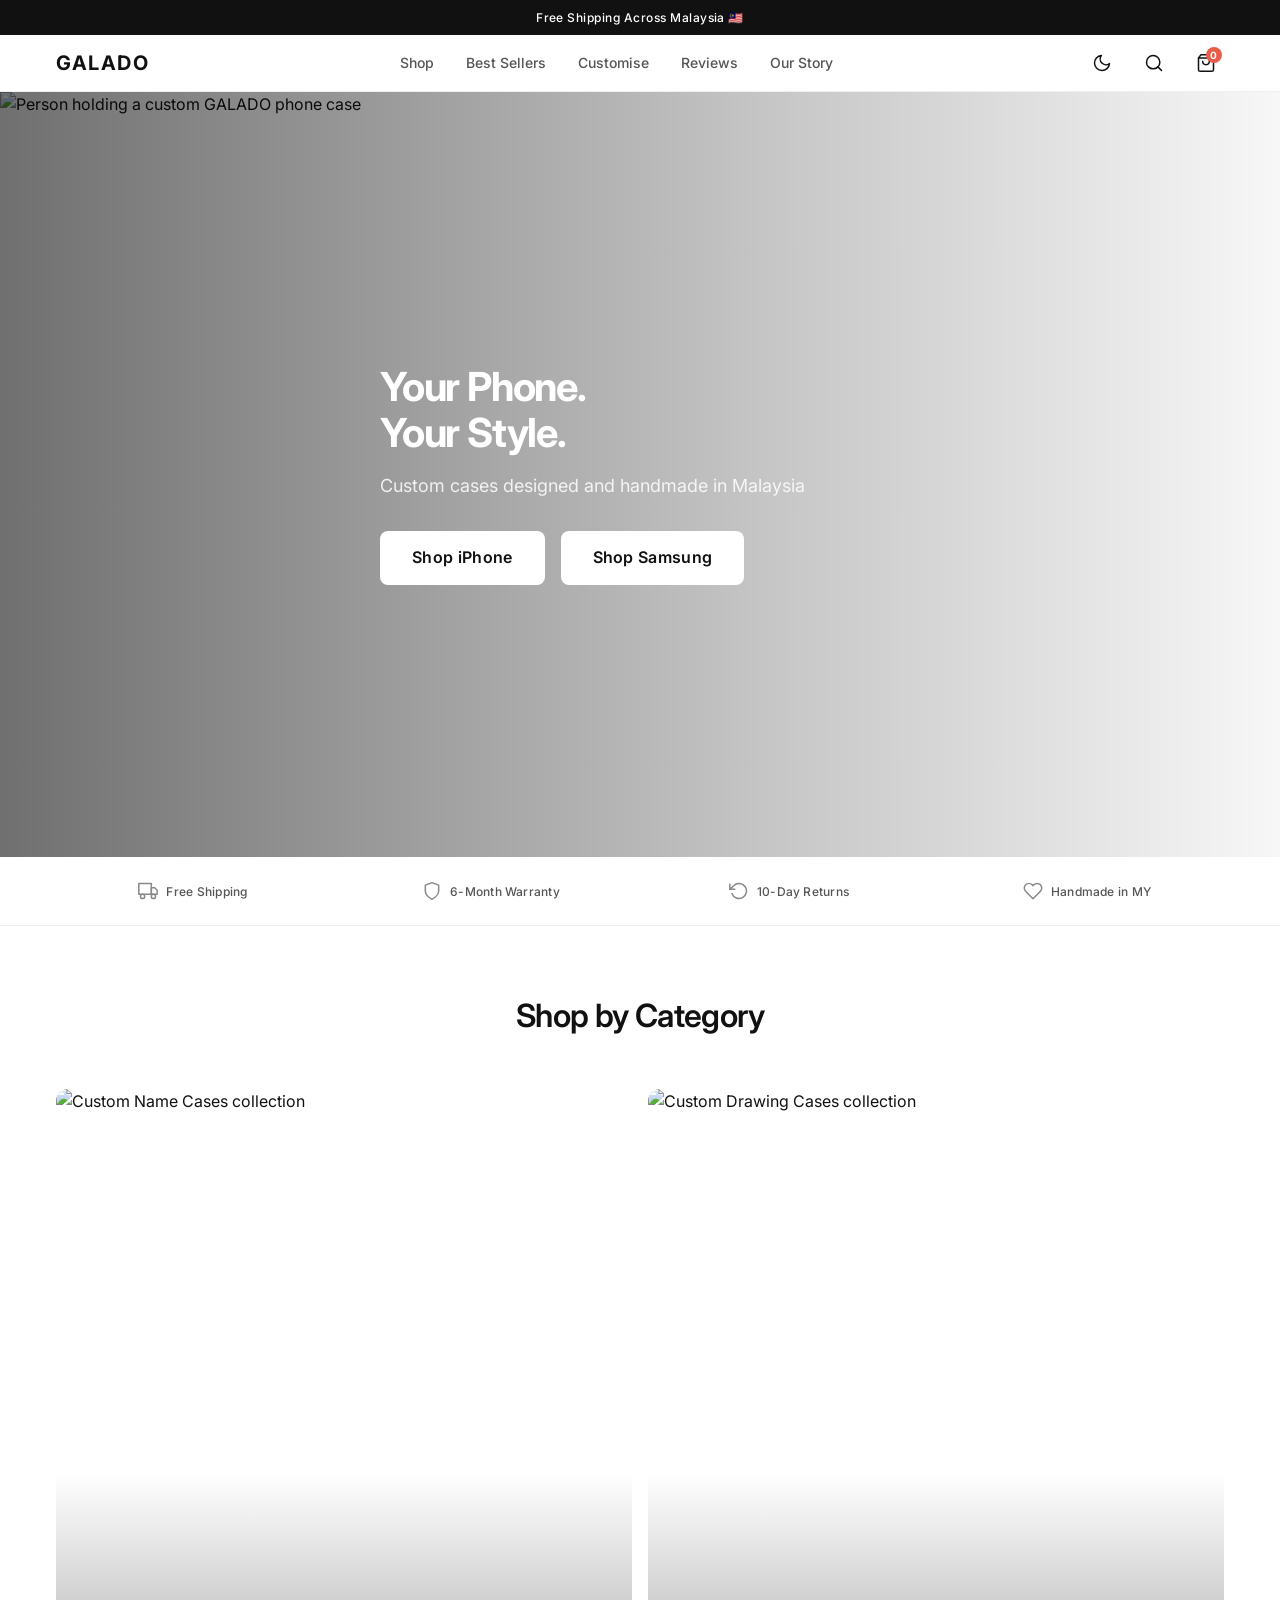
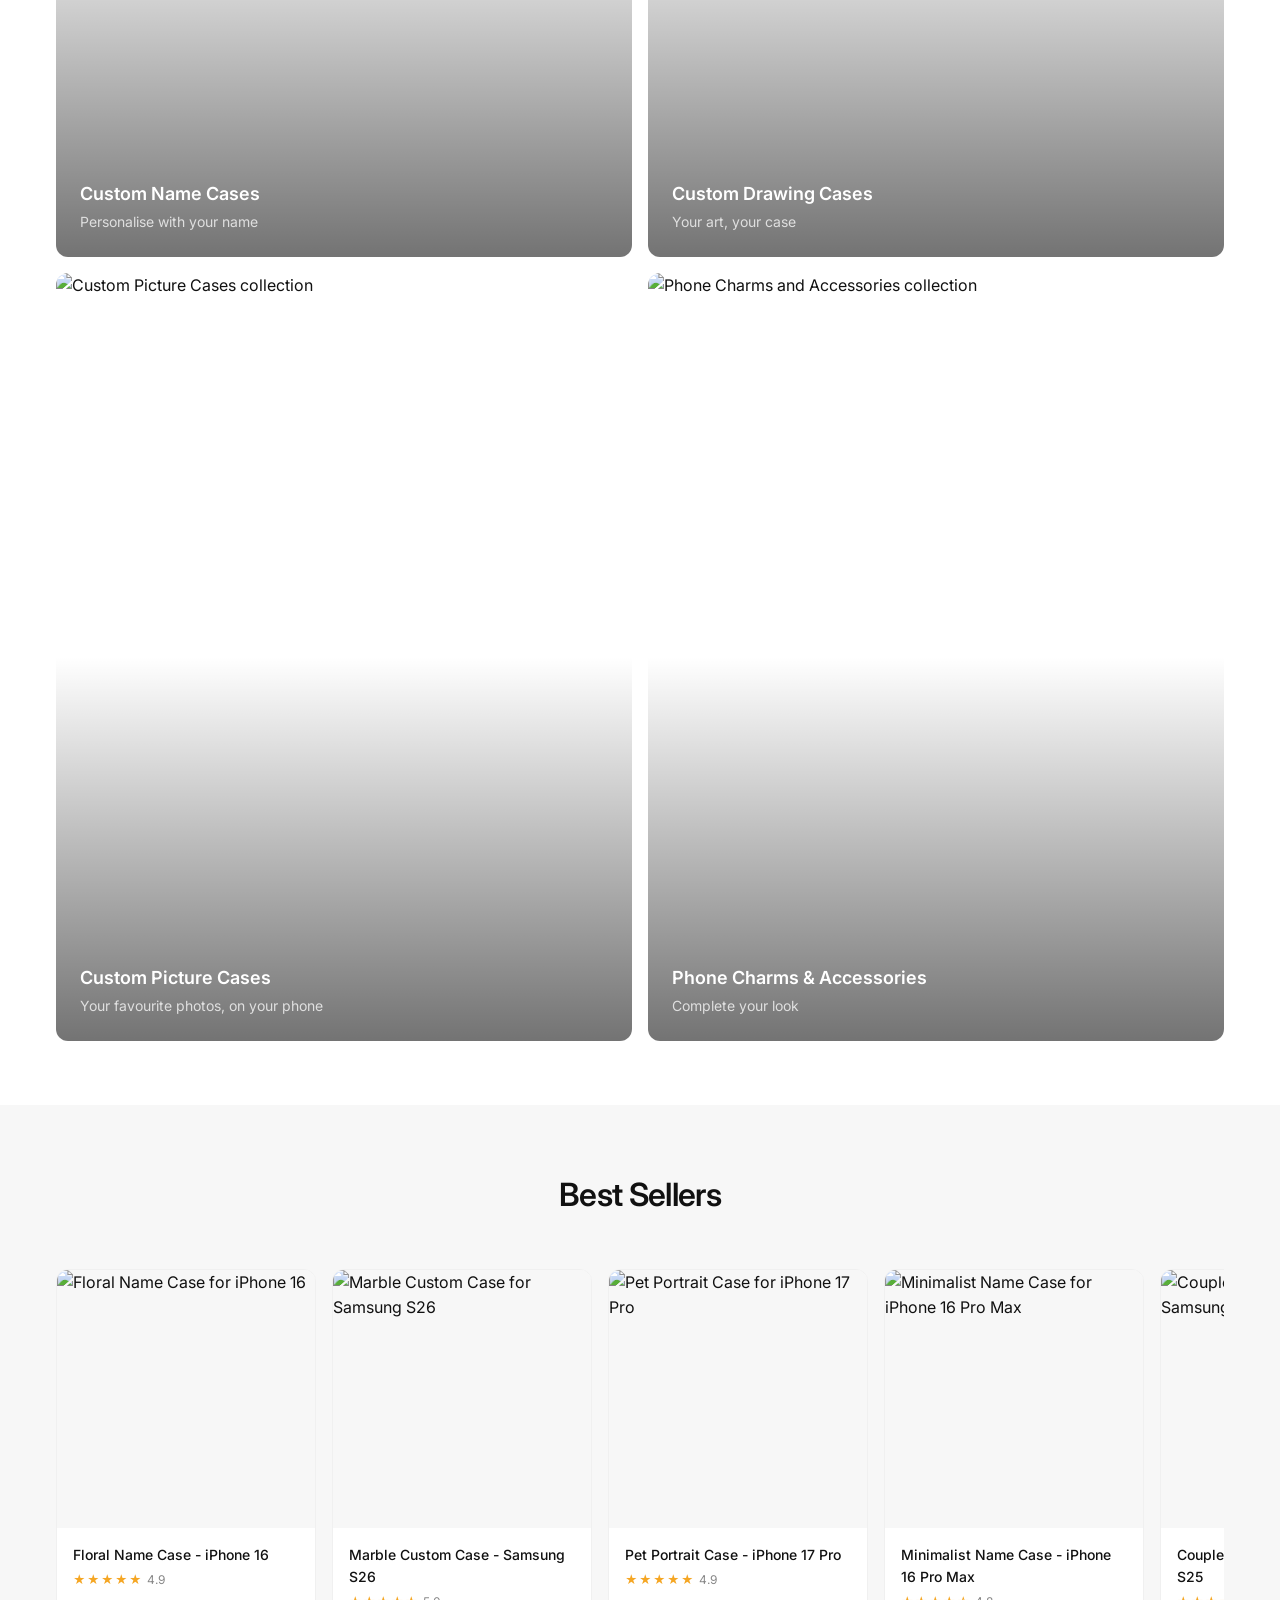
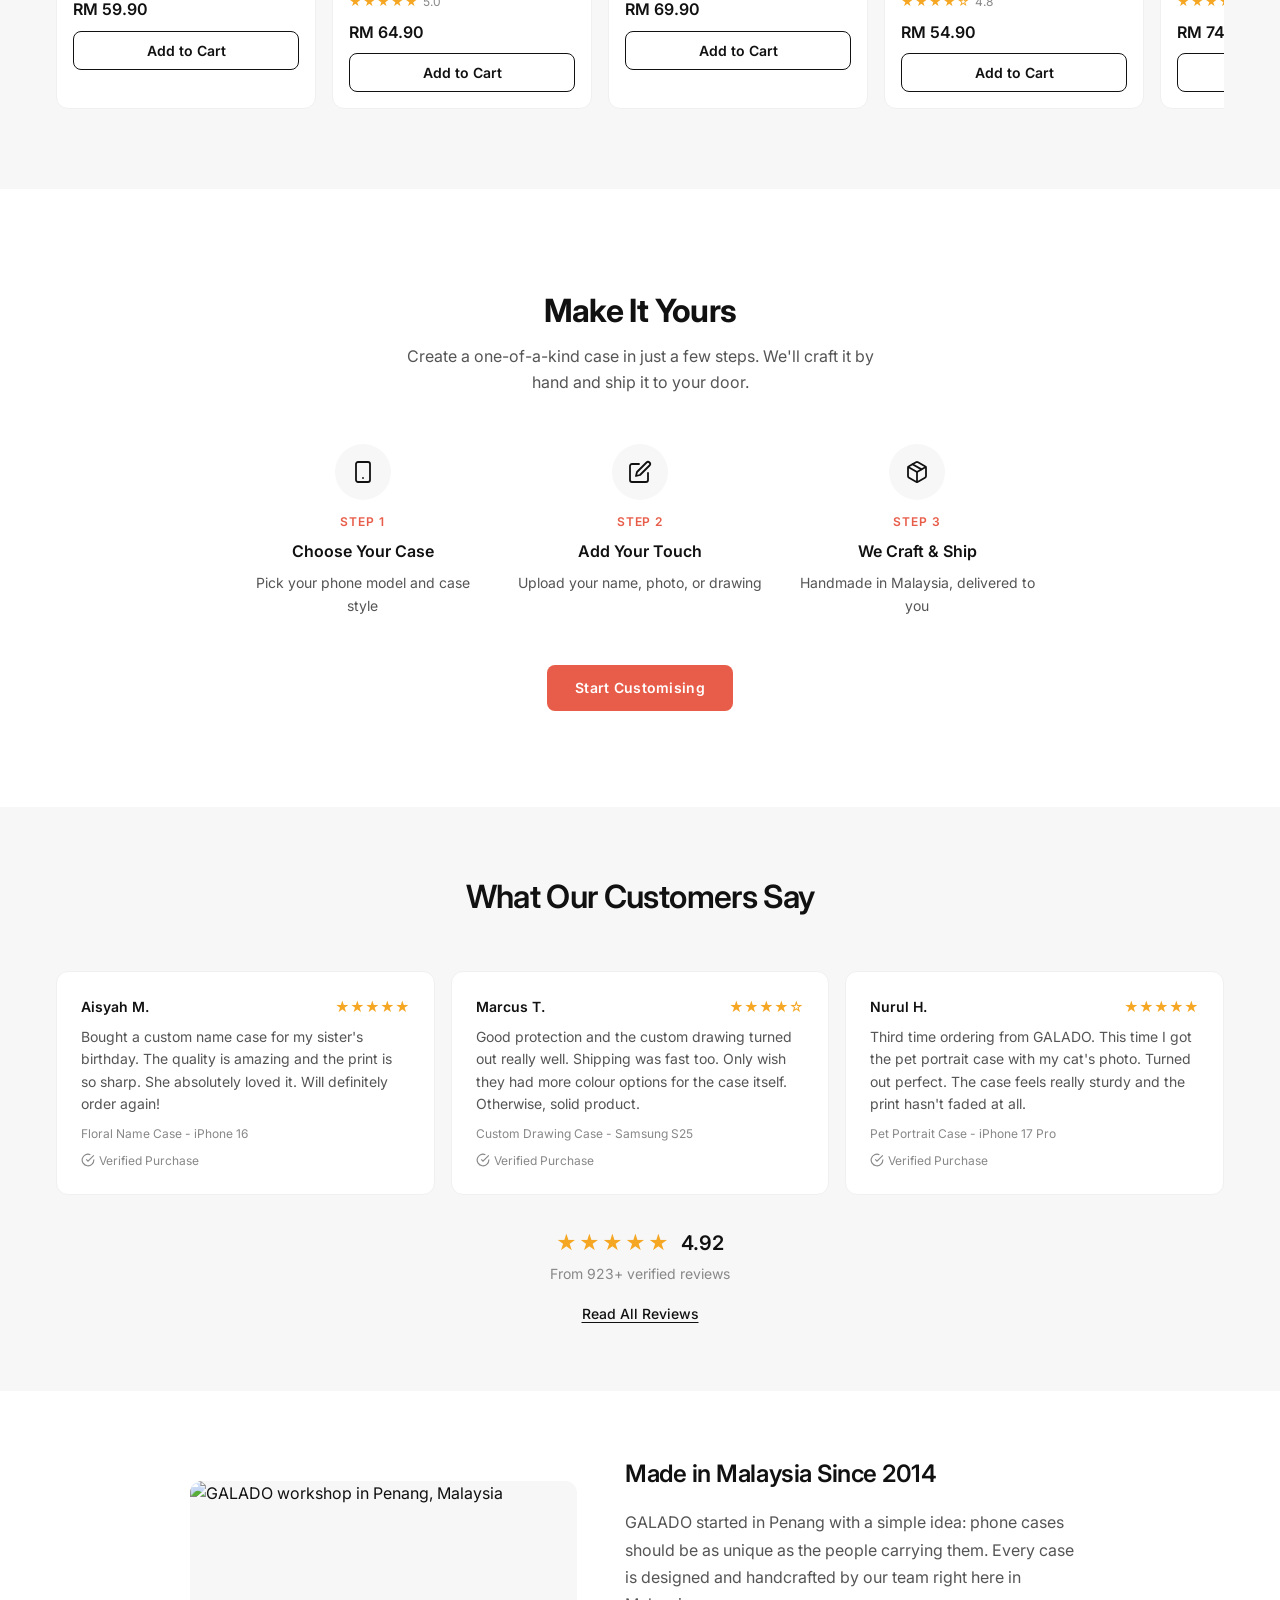
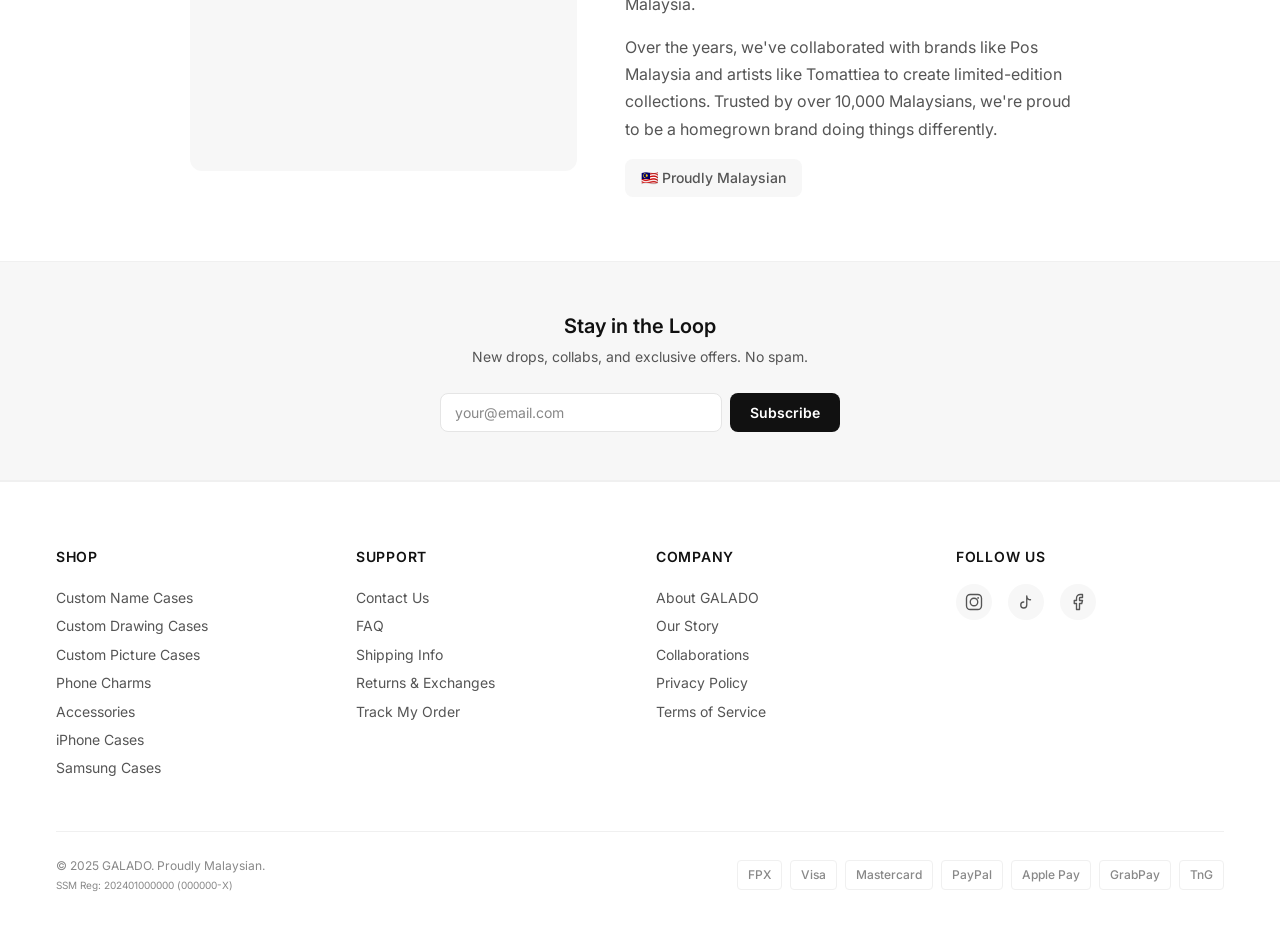
==== commit 2195a6eb: "Rebuild landing page v2: clean, trustworthy, Malaysian-optimised design" ====
--- a/galado-landing-draft/index.html
+++ b/galado-landing-draft/index.html
@@ -1,39 +1,39 @@
 <!DOCTYPE html>
-<html lang="en" data-theme="light">
+<html lang="en-MY" dir="ltr">
 <head>
   <meta charset="UTF-8">
   <meta name="viewport" content="width=device-width, initial-scale=1.0">
-  <title>GALADO — Custom Phone Cases Malaysia | iPhone &amp; Samsung | Free Shipping</title>
-  <meta name="description" content="Premium custom phone cases in Malaysia. Personalise with your name, drawing or photo for iPhone &amp; Samsung. Free shipping, 6-month warranty &amp; 10-day returns. 923+ 5-star reviews.">
-  <meta name="keywords" content="custom phone case Malaysia, personalised phone case, iPhone case Malaysia, Samsung case Malaysia, custom name case, GALADO">
+  <title>GALADO - Custom Phone Cases, Handmade in Malaysia</title>
+  <meta name="description" content="Custom phone cases designed and handmade in Malaysia since 2014. Custom name cases, drawing cases, picture cases & phone charms for iPhone and Samsung. Free shipping, 6-month warranty.">
+  <meta name="keywords" content="custom phone case Malaysia, custom name case, phone case customisation, GALADO, handmade phone case, iPhone case Malaysia, Samsung case Malaysia">
   <meta name="author" content="GALADO">
   <meta name="robots" content="index, follow">
-  <link rel="canonical" href="https://galado.co"><!-- TODO: Update with real canonical URL -->
+  <link rel="canonical" href="https://galado.my">
 
   <!-- Open Graph -->
   <meta property="og:type" content="website">
-  <meta property="og:title" content="GALADO — Custom Phone Cases Malaysia | Free Shipping">
-  <meta property="og:description" content="Premium custom phone cases in Malaysia. Personalise with your name, drawing or photo. Free shipping &amp; 6-month warranty.">
-  <meta property="og:url" content="https://galado.co"><!-- TODO: Update with real URL -->
-  <meta property="og:image" content="https://picsum.photos/1200/630?random=og"><!-- TODO: Replace with real OG image -->
+  <meta property="og:url" content="https://galado.my">
+  <meta property="og:title" content="GALADO - Custom Phone Cases, Handmade in Malaysia">
+  <meta property="og:description" content="Custom phone cases designed and handmade in Malaysia since 2014. Free shipping across Malaysia.">
+  <!-- TODO: Replace with real OG image -->
+  <meta property="og:image" content="https://picsum.photos/1200/630?random=og">
+  <meta property="og:locale" content="en_MY">
   <meta property="og:site_name" content="GALADO">
-  <meta property="og:locale" content="en_MY">
 
   <!-- Twitter Card -->
   <meta name="twitter:card" content="summary_large_image">
-  <meta name="twitter:title" content="GALADO — Custom Phone Cases Malaysia | Free Shipping">
-  <meta name="twitter:description" content="Premium custom phone cases in Malaysia. Personalise with your name, drawing or photo. Free shipping &amp; 6-month warranty.">
-  <meta name="twitter:image" content="https://picsum.photos/1200/630?random=tw"><!-- TODO: Replace with real Twitter image -->
-  <!-- TODO: Add twitter:site handle e.g. @galado_my -->
-
-  <!-- Favicon -->
-  <!-- TODO: Replace with real favicon files -->
-  <link rel="icon" type="image/svg+xml" href="data:image/svg+xml,<svg xmlns='http://www.w3.org/2000/svg' viewBox='0 0 100 100'><text y='.9em' font-size='90'>G</text></svg>">
-
-  <!-- Google Fonts -->
+  <meta name="twitter:title" content="GALADO - Custom Phone Cases, Handmade in Malaysia">
+  <meta name="twitter:description" content="Custom phone cases designed and handmade in Malaysia since 2014. Free shipping across Malaysia.">
+  <!-- TODO: Replace with real Twitter Card image -->
+  <meta name="twitter:image" content="https://picsum.photos/1200/630?random=tw">
+
+  <!-- Favicon TODO: Replace with real favicon -->
+  <link rel="icon" type="image/svg+xml" href="data:image/svg+xml,<svg xmlns='http://www.w3.org/2000/svg' viewBox='0 0 32 32'><text y='28' font-size='28'>G</text></svg>">
+
+  <!-- Google Fonts: Inter -->
   <link rel="preconnect" href="https://fonts.googleapis.com">
   <link rel="preconnect" href="https://fonts.gstatic.com" crossorigin>
-  <link href="https://fonts.googleapis.com/css2?family=Bodoni+Moda:ital,opsz,wght@0,6..96,400;0,6..96,700;1,6..96,400&family=Jost:wght@300;400;500;600;700&display=swap" rel="stylesheet">
+  <link href="https://fonts.googleapis.com/css2?family=Inter:wght@400;500;600;700&display=swap" rel="stylesheet">
 
   <!-- JSON-LD: Organization -->
   <script type="application/ld+json">
@@ -41,34 +41,32 @@
     "@context": "https://schema.org",
     "@type": "Organization",
     "name": "GALADO",
-    "url": "https://galado.co",
-    "logo": "https://galado.co/logo.png",
+    "url": "https://galado.my",
+    "logo": "https://galado.my/logo.png",
+    "description": "Custom phone cases designed and handmade in Malaysia since 2014.",
     "foundingDate": "2014",
-    "description": "Premium Malaysian phone case customisation brand offering custom name cases, drawing cases, picture cases, phone charms and accessories.",
-    "address": {
-      "@type": "PostalAddress",
-      "addressCountry": "MY"
+    "foundingLocation": {
+      "@type": "Place",
+      "name": "Penang, Malaysia"
     },
+    "sameAs": [
+      "https://www.instagram.com/galado.my",
+      "https://www.facebook.com/galado.my",
+      "https://www.tiktok.com/@galado.my"
+    ],
     "contactPoint": {
       "@type": "ContactPoint",
       "contactType": "customer service",
       "availableLanguage": ["English", "Malay"]
     },
-    "sameAs": [
-      "https://www.instagram.com/galado.co",
-      "https://www.facebook.com/galado.co",
-      "https://www.tiktok.com/@galado.co"
-    ],
-    "aggregateRating": {
-      "@type": "AggregateRating",
-      "ratingValue": "4.92",
-      "reviewCount": "923",
-      "bestRating": "5"
+    "areaServed": {
+      "@type": "Country",
+      "name": "Malaysia"
     }
   }
   </script>
 
-  <!-- JSON-LD: FAQ -->
+  <!-- JSON-LD: FAQPage -->
   <script type="application/ld+json">
   {
     "@context": "https://schema.org",
@@ -76,66 +74,50 @@
     "mainEntity": [
       {
         "@type": "Question",
-        "name": "What devices do GALADO custom cases support?",
+        "name": "How long does it take to receive my custom phone case?",
         "acceptedAnswer": {
           "@type": "Answer",
-          "text": "We support iPhone 13 through iPhone 17, Samsung Galaxy S23 through S26, as well as AirPods cases, Apple Watch bands, and MacBook cases."
+          "text": "Most custom cases are crafted and shipped within 3-5 business days. With free shipping across Malaysia, delivery typically takes an additional 2-4 business days depending on your location."
         }
       },
       {
         "@type": "Question",
-        "name": "How long does shipping take in Malaysia?",
+        "name": "What devices do GALADO cases fit?",
         "acceptedAnswer": {
           "@type": "Answer",
-          "text": "We offer free shipping across Malaysia. Standard delivery takes 3-5 business days. Express shipping options are also available at checkout."
+          "text": "We offer custom cases for iPhone 13 through iPhone 17 and Samsung Galaxy S23 through S26. New models are added regularly."
         }
       },
       {
         "@type": "Question",
-        "name": "What is your warranty policy?",
+        "name": "What is GALADO's warranty policy?",
         "acceptedAnswer": {
           "@type": "Answer",
-          "text": "Every GALADO product comes with a 6-month warranty covering manufacturing defects including print peeling, case cracking, and colour fading under normal use."
+          "text": "All GALADO cases come with a 6-month warranty covering manufacturing defects. If your case has any quality issues, we will replace it free of charge."
         }
       },
       {
         "@type": "Question",
-        "name": "Can I return my custom case?",
+        "name": "Can I return my custom phone case?",
         "acceptedAnswer": {
           "@type": "Answer",
-          "text": "Yes! We offer a 10-day return policy. If you are not satisfied with your order, contact us within 10 days of delivery for a full refund or replacement."
+          "text": "Yes. We offer a 10-day return policy. If you are not satisfied with your case, contact us within 10 days of delivery for a full refund or exchange."
         }
       },
       {
         "@type": "Question",
-        "name": "How do I personalise my phone case?",
+        "name": "How do I customise my phone case?",
         "acceptedAnswer": {
           "@type": "Answer",
-          "text": "Simply choose your device model, select a design style (name, drawing, or photo), upload your content or enter your text, preview the design, and place your order. Our team handles the rest!"
+          "text": "Simply choose your case style (name, drawing, or picture), select your phone model, enter your customisation details, and we will handcraft it for you. The entire process takes just a few minutes online."
         }
       },
       {
         "@type": "Question",
-        "name": "What materials are GALADO cases made from?",
+        "name": "Is shipping really free?",
         "acceptedAnswer": {
           "@type": "Answer",
-          "text": "Our cases are made from premium polycarbonate and TPU materials. We use UV-resistant inks for vibrant, long-lasting prints that will not fade easily."
-        }
-      },
-      {
-        "@type": "Question",
-        "name": "Do you ship internationally?",
-        "acceptedAnswer": {
-          "@type": "Answer",
-          "text": "Currently, we offer free shipping within Malaysia. International shipping is available to Singapore, Brunei, and other Southeast Asian countries at an additional cost calculated at checkout."
-        }
-      },
-      {
-        "@type": "Question",
-        "name": "Can I use my own artwork or photo?",
-        "acceptedAnswer": {
-          "@type": "Answer",
-          "text": "Absolutely! You can upload your own photos, artwork, or drawings. We recommend high-resolution images (at least 1000x1000 pixels) for the best print quality."
+          "text": "Yes, we offer free standard shipping on all orders across Peninsular and East Malaysia. No minimum order required."
         }
       }
     ]
@@ -143,70 +125,100 @@
   </script>
 
   <style>
-    /* ============================================
-       CSS CUSTOM PROPERTIES
-       ============================================ */
+    /* =========================================
+       CSS VARIABLES
+       ========================================= */
     :root {
-      --color-primary: #1C1917;
-      --color-gold: #A16207;
-      --color-gold-light: #CA8A04;
-      --color-bg: #F5F3EF;
-      --color-card: #FFFFFF;
-      --color-text: #1C1917;
-      --color-text-secondary: #57534E;
-      --color-border: #E7E5E4;
-      --color-bg-alt: #FAFAF9;
-      --font-heading: 'Bodoni Moda', Georgia, serif;
-      --font-body: 'Jost', -apple-system, sans-serif;
+      --color-bg: #FFFFFF;
+      --color-bg-alt: #F7F7F7;
+      --color-text: #111111;
+      --color-text-secondary: #555555;
+      --color-text-muted: #888888;
+      --color-accent: #E85D4A;
+      --color-accent-hover: #D14A38;
+      --color-border: #E5E5E5;
+      --color-border-light: #F0F0F0;
+      --color-star: #F5A623;
+      --color-white: #FFFFFF;
+      --color-black: #111111;
+
+      --font-family: 'Inter', -apple-system, BlinkMacSystemFont, 'Segoe UI', Roboto, sans-serif;
+      --font-size-xs: 0.75rem;
+      --font-size-sm: 0.875rem;
+      --font-size-base: 1rem;
+      --font-size-lg: 1.125rem;
+      --font-size-xl: 1.25rem;
+      --font-size-2xl: 1.5rem;
+      --font-size-3xl: 2rem;
+      --font-size-4xl: 2.5rem;
+
+      --spacing-xs: 0.25rem;
+      --spacing-sm: 0.5rem;
+      --spacing-md: 1rem;
+      --spacing-lg: 1.5rem;
+      --spacing-xl: 2rem;
+      --spacing-2xl: 3rem;
+      --spacing-3xl: 4rem;
+      --spacing-4xl: 6rem;
+
+      --radius-sm: 4px;
+      --radius-md: 8px;
+      --radius-lg: 12px;
+      --radius-xl: 16px;
+
       --max-width: 1200px;
-      --radius: 12px;
-      --radius-sm: 8px;
-      --shadow: 0 1px 3px rgba(0,0,0,0.08), 0 4px 12px rgba(0,0,0,0.04);
-      --shadow-lg: 0 4px 20px rgba(0,0,0,0.1);
-      --transition: 0.3s cubic-bezier(0.4, 0, 0.2, 1);
-    }
-
+      --header-height: 56px;
+
+      --transition-fast: 150ms ease;
+      --transition-base: 250ms ease;
+      --transition-slow: 400ms ease;
+    }
+
+    /* Dark mode */
     [data-theme="dark"] {
-      --color-primary: #FAFAF9;
-      --color-gold: #CA8A04;
-      --color-gold-light: #EAB308;
-      --color-bg: #1C1917;
-      --color-card: #292524;
-      --color-text: #FAFAF9;
-      --color-text-secondary: #A8A29E;
-      --color-border: #44403C;
-      --color-bg-alt: #231F1E;
-      --shadow: 0 1px 3px rgba(0,0,0,0.3), 0 4px 12px rgba(0,0,0,0.2);
-      --shadow-lg: 0 4px 20px rgba(0,0,0,0.4);
-    }
-
-    /* ============================================
+      --color-bg: #0F0F0F;
+      --color-bg-alt: #1A1A1A;
+      --color-text: #F0F0F0;
+      --color-text-secondary: #AAAAAA;
+      --color-text-muted: #777777;
+      --color-border: #2A2A2A;
+      --color-border-light: #222222;
+      --color-white: #0F0F0F;
+      --color-black: #F0F0F0;
+    }
+
+    /* =========================================
        RESET & BASE
-       ============================================ */
-    *, *::before, *::after { box-sizing: border-box; margin: 0; padding: 0; }
+       ========================================= */
+    *, *::before, *::after {
+      margin: 0;
+      padding: 0;
+      box-sizing: border-box;
+    }
 
     html {
       scroll-behavior: smooth;
       -webkit-text-size-adjust: 100%;
     }
 
+    @media (prefers-reduced-motion: reduce) {
+      html { scroll-behavior: auto; }
+      *, *::before, *::after {
+        animation-duration: 0.01ms !important;
+        animation-iteration-count: 1 !important;
+        transition-duration: 0.01ms !important;
+      }
+    }
+
     body {
-      font-family: var(--font-body);
-      font-weight: 400;
-      font-size: 16px;
+      font-family: var(--font-family);
+      font-size: var(--font-size-base);
       line-height: 1.6;
       color: var(--color-text);
-      background: var(--color-bg);
+      background-color: var(--color-bg);
       -webkit-font-smoothing: antialiased;
       -moz-osx-font-smoothing: grayscale;
-      transition: background var(--transition), color var(--transition);
-    }
-
-    h1, h2, h3, h4 {
-      font-family: var(--font-heading);
-      font-weight: 700;
-      line-height: 1.2;
-      letter-spacing: -0.01em;
+      overflow-x: hidden;
     }
 
     img {
@@ -216,1590 +228,1718 @@
     }
 
     a {
-      color: var(--color-gold);
+      color: inherit;
       text-decoration: none;
-      transition: color var(--transition);
-    }
-    a:hover { color: var(--color-gold-light); }
+    }
 
     button {
-      font-family: var(--font-body);
+      font-family: inherit;
       cursor: pointer;
       border: none;
       background: none;
     }
 
-    /* ============================================
-       UTILITY CLASSES
-       ============================================ */
+    ul, ol {
+      list-style: none;
+    }
+
+    /* =========================================
+       UTILITY
+       ========================================= */
     .container {
+      width: 100%;
       max-width: var(--max-width);
       margin: 0 auto;
-      padding: 0 20px;
+      padding: 0 var(--spacing-md);
     }
 
     .sr-only {
       position: absolute;
-      width: 1px; height: 1px;
-      padding: 0; margin: -1px;
+      width: 1px;
+      height: 1px;
+      padding: 0;
+      margin: -1px;
       overflow: hidden;
-      clip: rect(0,0,0,0);
+      clip: rect(0, 0, 0, 0);
+      white-space: nowrap;
       border: 0;
     }
 
+    /* Fade-in animation */
+    .fade-in {
+      opacity: 0;
+      transition: opacity 0.6s ease;
+    }
+    .fade-in.visible {
+      opacity: 1;
+    }
+
+    @media (prefers-reduced-motion: reduce) {
+      .fade-in { opacity: 1; }
+    }
+
+    /* =========================================
+       BUTTONS
+       ========================================= */
     .btn {
       display: inline-flex;
       align-items: center;
       justify-content: center;
-      gap: 8px;
-      min-height: 48px;
-      padding: 12px 32px;
-      border-radius: var(--radius-sm);
-      font-size: 1rem;
+      gap: var(--spacing-sm);
+      padding: 12px 28px;
+      font-size: var(--font-size-sm);
       font-weight: 600;
       letter-spacing: 0.02em;
-      transition: all var(--transition);
-      min-width: 44px;
+      border-radius: var(--radius-md);
+      transition: background-color var(--transition-fast), color var(--transition-fast), transform var(--transition-fast);
+      white-space: nowrap;
+      text-align: center;
+    }
+
+    .btn:active {
+      transform: scale(0.98);
     }
 
     .btn-primary {
-      background: var(--color-gold);
-      color: #fff;
+      background-color: var(--color-black);
+      color: var(--color-white);
     }
     .btn-primary:hover {
-      background: var(--color-gold-light);
-      color: #fff;
-      transform: translateY(-1px);
-      box-shadow: var(--shadow-lg);
+      background-color: var(--color-text-secondary);
+    }
+
+    .btn-accent {
+      background-color: var(--color-accent);
+      color: #FFFFFF;
+    }
+    .btn-accent:hover {
+      background-color: var(--color-accent-hover);
     }
 
     .btn-outline {
-      border: 2px solid var(--color-gold);
-      color: var(--color-gold);
-      background: transparent;
+      background-color: transparent;
+      color: var(--color-text);
+      border: 1.5px solid var(--color-border);
     }
     .btn-outline:hover {
-      background: var(--color-gold);
-      color: #fff;
-      transform: translateY(-1px);
-    }
-
-    .section-label {
-      display: inline-block;
-      font-size: 0.75rem;
+      border-color: var(--color-text);
+    }
+
+    /* =========================================
+       SECTION HEADINGS
+       ========================================= */
+    .section-title {
+      font-size: var(--font-size-2xl);
       font-weight: 600;
-      letter-spacing: 0.15em;
-      text-transform: uppercase;
-      color: var(--color-gold);
-      margin-bottom: 12px;
-    }
-
-    .section-title {
-      font-size: clamp(1.75rem, 4vw, 2.5rem);
-      margin-bottom: 16px;
-    }
-
-    .section-subtitle {
-      font-size: 1.1rem;
-      color: var(--color-text-secondary);
-      max-width: 600px;
-    }
-
-    /* ============================================
-       SCROLL ANIMATIONS
-       ============================================ */
-    .animate-on-scroll {
-      opacity: 0;
-      transform: translateY(30px);
-      transition: opacity 0.6s ease-out, transform 0.6s ease-out;
-    }
-    .animate-on-scroll.is-visible {
-      opacity: 1;
-      transform: translateY(0);
-    }
-    .animate-on-scroll.delay-1 { transition-delay: 0.1s; }
-    .animate-on-scroll.delay-2 { transition-delay: 0.2s; }
-    .animate-on-scroll.delay-3 { transition-delay: 0.3s; }
-    .animate-on-scroll.delay-4 { transition-delay: 0.4s; }
-
-    /* ============================================
-       HEADER / NAV
-       ============================================ */
-    .site-header {
+      text-align: center;
+      margin-bottom: var(--spacing-xl);
+      letter-spacing: -0.02em;
+    }
+
+    @media (min-width: 768px) {
+      .section-title {
+        font-size: var(--font-size-3xl);
+        margin-bottom: var(--spacing-2xl);
+      }
+    }
+
+    /* =========================================
+       HEADER
+       ========================================= */
+    .announcement-bar {
+      background-color: var(--color-black);
+      color: var(--color-white);
+      text-align: center;
+      padding: 8px var(--spacing-md);
+      font-size: var(--font-size-xs);
+      font-weight: 500;
+      letter-spacing: 0.04em;
+    }
+
+    .header {
       position: sticky;
       top: 0;
       z-index: 100;
-      background: var(--color-bg);
-      border-bottom: 1px solid var(--color-border);
-      transition: background var(--transition), box-shadow var(--transition);
-    }
-    .site-header.scrolled {
-      box-shadow: var(--shadow);
-    }
-
-    .nav {
+      background-color: var(--color-bg);
+      border-bottom: 1px solid var(--color-border-light);
+      transition: box-shadow var(--transition-base);
+    }
+
+    .header.scrolled {
+      box-shadow: 0 1px 8px rgba(0,0,0,0.06);
+    }
+
+    .header-inner {
       display: flex;
       align-items: center;
       justify-content: space-between;
-      min-height: 64px;
-      gap: 16px;
-    }
-
-    .nav-logo {
-      font-family: var(--font-heading);
-      font-size: 1.6rem;
+      height: var(--header-height);
+    }
+
+    .header-logo {
+      font-size: var(--font-size-xl);
       font-weight: 700;
+      letter-spacing: 0.08em;
+      text-transform: uppercase;
+    }
+
+    .header-nav {
+      display: none;
+      gap: var(--spacing-xl);
+    }
+
+    @media (min-width: 768px) {
+      .header-nav {
+        display: flex;
+      }
+    }
+
+    .header-nav a {
+      font-size: var(--font-size-sm);
+      font-weight: 500;
+      color: var(--color-text-secondary);
+      transition: color var(--transition-fast);
+    }
+
+    .header-nav a:hover {
       color: var(--color-text);
-      letter-spacing: 0.08em;
-    }
-
-    .nav-links {
-      display: none;
-      list-style: none;
-      gap: 28px;
-    }
-    .nav-links a {
-      color: var(--color-text);
-      font-size: 0.95rem;
-      font-weight: 500;
-      transition: color var(--transition);
-    }
-    .nav-links a:hover { color: var(--color-gold); }
-
-    .nav-actions {
+    }
+
+    .header-actions {
       display: flex;
       align-items: center;
-      gap: 8px;
-    }
-
-    .theme-toggle {
-      width: 44px; height: 44px;
+      gap: var(--spacing-md);
+    }
+
+    .header-icon-btn {
       display: flex;
       align-items: center;
       justify-content: center;
+      width: 36px;
+      height: 36px;
       border-radius: 50%;
-      font-size: 1.2rem;
       color: var(--color-text);
-      transition: background var(--transition);
-    }
-    .theme-toggle:hover { background: var(--color-border); }
-
-    .nav-cart {
+      transition: background-color var(--transition-fast);
+    }
+
+    .header-icon-btn:hover {
+      background-color: var(--color-bg-alt);
+    }
+
+    .header-icon-btn svg {
+      width: 20px;
+      height: 20px;
+      stroke: currentColor;
+      fill: none;
+      stroke-width: 1.8;
+      stroke-linecap: round;
+      stroke-linejoin: round;
+    }
+
+    .cart-btn {
       position: relative;
-      width: 44px; height: 44px;
+    }
+
+    .cart-count {
+      position: absolute;
+      top: 2px;
+      right: 2px;
+      width: 16px;
+      height: 16px;
+      background-color: var(--color-accent);
+      color: #FFFFFF;
+      font-size: 10px;
+      font-weight: 700;
+      border-radius: 50%;
       display: flex;
       align-items: center;
       justify-content: center;
-      border-radius: 50%;
-      font-size: 1.2rem;
-      color: var(--color-text);
-      transition: background var(--transition);
-    }
-    .nav-cart:hover { background: var(--color-border); }
-    .cart-badge {
-      position: absolute;
-      top: 4px; right: 4px;
-      width: 18px; height: 18px;
-      background: var(--color-gold);
-      color: #fff;
-      font-size: 0.65rem;
-      font-weight: 700;
-      border-radius: 50%;
-      display: flex;
-      align-items: center;
-      justify-content: center;
-    }
-
+    }
+
+    /* Mobile menu toggle */
     .mobile-menu-btn {
-      width: 44px; height: 44px;
-      display: flex;
-      align-items: center;
-      justify-content: center;
-      font-size: 1.4rem;
-      color: var(--color-text);
-    }
-
-    /* Mobile menu */
+      display: flex;
+    }
+    @media (min-width: 768px) {
+      .mobile-menu-btn { display: none; }
+    }
+
     .mobile-nav {
       display: none;
       position: fixed;
+      top: 0;
+      left: 0;
+      width: 100%;
+      height: 100%;
+      background-color: var(--color-bg);
+      z-index: 200;
+      padding: var(--spacing-xl);
+      flex-direction: column;
+    }
+
+    .mobile-nav.open {
+      display: flex;
+    }
+
+    .mobile-nav-header {
+      display: flex;
+      justify-content: space-between;
+      align-items: center;
+      margin-bottom: var(--spacing-2xl);
+    }
+
+    .mobile-nav-links {
+      display: flex;
+      flex-direction: column;
+      gap: var(--spacing-lg);
+    }
+
+    .mobile-nav-links a {
+      font-size: var(--font-size-xl);
+      font-weight: 500;
+    }
+
+    /* =========================================
+       HERO
+       ========================================= */
+    .hero {
+      position: relative;
+      min-height: 85vh;
+      display: flex;
+      align-items: center;
+      overflow: hidden;
+      background-color: var(--color-bg-alt);
+    }
+
+    .hero-bg {
+      position: absolute;
       inset: 0;
-      z-index: 200;
-      background: var(--color-bg);
-      padding: 80px 24px 24px;
-      flex-direction: column;
-      gap: 4px;
-    }
-    .mobile-nav.open { display: flex; }
-    .mobile-nav a {
-      display: flex;
-      align-items: center;
-      min-height: 52px;
-      padding: 0 16px;
-      font-size: 1.1rem;
-      font-weight: 500;
-      color: var(--color-text);
-      border-radius: var(--radius-sm);
-      transition: background var(--transition);
-    }
-    .mobile-nav a:hover { background: var(--color-border); }
-    .mobile-nav-close {
-      position: absolute;
-      top: 12px; right: 16px;
-      width: 44px; height: 44px;
-      display: flex;
-      align-items: center;
-      justify-content: center;
-      font-size: 1.6rem;
-      color: var(--color-text);
-    }
-
-    @media (min-width: 768px) {
-      .nav-links { display: flex; }
-      .mobile-menu-btn { display: none; }
-    }
-
-    /* ============================================
-       ANNOUNCEMENT BAR
-       ============================================ */
-    .announcement-bar {
-      background: var(--color-primary);
-      color: var(--color-bg);
-      text-align: center;
-      padding: 10px 20px;
-      font-size: 0.85rem;
-      font-weight: 500;
-      letter-spacing: 0.03em;
-    }
-    .announcement-bar strong { color: var(--color-gold-light); }
-
-    /* ============================================
-       HERO SECTION
-       ============================================ */
-    .hero {
-      padding: 60px 0 80px;
-      text-align: center;
-      background: linear-gradient(180deg, var(--color-bg) 0%, var(--color-bg-alt) 100%);
-    }
-
-    .hero h1 {
-      font-size: clamp(2rem, 5vw, 3.2rem);
-      max-width: 800px;
-      margin: 0 auto 20px;
-    }
-
-    .hero-subtitle {
-      font-size: clamp(1rem, 2vw, 1.2rem);
-      color: var(--color-text-secondary);
-      max-width: 560px;
-      margin: 0 auto 32px;
-    }
-
-    .hero-ctas {
-      display: flex;
-      flex-wrap: wrap;
-      gap: 12px;
-      justify-content: center;
-      margin-bottom: 48px;
-    }
-
-    .hero-image {
-      max-width: 800px;
-      margin: 0 auto;
-      border-radius: var(--radius);
-      overflow: hidden;
-      box-shadow: var(--shadow-lg);
-    }
-    .hero-image img {
-      width: 100%;
-      aspect-ratio: 16/9;
-      object-fit: cover;
-    }
-
-    /* ============================================
-       TRUST BAR
-       ============================================ */
-    .trust-bar {
-      padding: 32px 0;
-      background: var(--color-card);
-      border-top: 1px solid var(--color-border);
-      border-bottom: 1px solid var(--color-border);
-    }
-
-    .trust-grid {
-      display: grid;
-      grid-template-columns: repeat(2, 1fr);
-      gap: 24px;
-      text-align: center;
-    }
-
-    .trust-item {
-      display: flex;
-      flex-direction: column;
-      align-items: center;
-      gap: 8px;
-    }
-    .trust-icon {
-      font-size: 1.8rem;
-    }
-    .trust-label {
-      font-weight: 600;
-      font-size: 0.9rem;
-      color: var(--color-text);
-    }
-    .trust-desc {
-      font-size: 0.8rem;
-      color: var(--color-text-secondary);
-    }
-
-    @media (min-width: 768px) {
-      .trust-grid { grid-template-columns: repeat(4, 1fr); }
-    }
-
-    /* ============================================
-       PRODUCTS SECTION
-       ============================================ */
-    .products-section {
-      padding: 80px 0;
-    }
-
-    .products-header {
-      display: flex;
-      flex-wrap: wrap;
-      align-items: flex-end;
-      justify-content: space-between;
-      gap: 16px;
-      margin-bottom: 40px;
-    }
-
-    .category-tabs {
-      display: flex;
-      flex-wrap: wrap;
-      gap: 8px;
-      margin-bottom: 32px;
-    }
-    .category-tab {
-      padding: 10px 20px;
-      border-radius: 100px;
-      font-size: 0.9rem;
-      font-weight: 500;
-      background: var(--color-bg-alt);
-      color: var(--color-text-secondary);
-      border: 1px solid var(--color-border);
-      min-height: 44px;
-      transition: all var(--transition);
-    }
-    .category-tab.active,
-    .category-tab:hover {
-      background: var(--color-gold);
-      color: #fff;
-      border-color: var(--color-gold);
-    }
-
-    .products-grid {
-      display: grid;
-      grid-template-columns: repeat(2, 1fr);
-      gap: 16px;
-      margin-bottom: 32px;
-    }
-
-    .product-card {
-      background: var(--color-card);
-      border-radius: var(--radius);
-      overflow: hidden;
-      border: 1px solid var(--color-border);
-      transition: transform var(--transition), box-shadow var(--transition);
-    }
-    .product-card:hover {
-      transform: translateY(-4px);
-      box-shadow: var(--shadow-lg);
-    }
-
-    .product-image {
-      aspect-ratio: 1/1;
-      overflow: hidden;
-      background: var(--color-bg-alt);
-    }
-    .product-image img {
+      z-index: 0;
+    }
+
+    .hero-bg img {
       width: 100%;
       height: 100%;
       object-fit: cover;
-      transition: transform 0.5s ease;
-    }
-    .product-card:hover .product-image img {
-      transform: scale(1.05);
-    }
-
-    .product-info {
-      padding: 16px;
-    }
-    .product-name {
-      font-family: var(--font-body);
+    }
+
+    .hero-overlay {
+      position: absolute;
+      inset: 0;
+      background: linear-gradient(
+        to right,
+        rgba(0, 0, 0, 0.55) 0%,
+        rgba(0, 0, 0, 0.2) 60%,
+        transparent 100%
+      );
+      z-index: 1;
+    }
+
+    [data-theme="dark"] .hero-overlay {
+      background: linear-gradient(
+        to right,
+        rgba(0, 0, 0, 0.75) 0%,
+        rgba(0, 0, 0, 0.4) 60%,
+        rgba(0, 0, 0, 0.15) 100%
+      );
+    }
+
+    .hero-content {
+      position: relative;
+      z-index: 2;
+      padding: var(--spacing-3xl) 0;
+      max-width: 520px;
+    }
+
+    .hero h1 {
+      font-size: var(--font-size-3xl);
+      font-weight: 700;
+      line-height: 1.15;
+      letter-spacing: -0.03em;
+      color: #FFFFFF;
+      margin-bottom: var(--spacing-md);
+    }
+
+    @media (min-width: 768px) {
+      .hero h1 {
+        font-size: var(--font-size-4xl);
+      }
+    }
+
+    .hero p {
+      font-size: var(--font-size-lg);
+      color: rgba(255, 255, 255, 0.85);
+      margin-bottom: var(--spacing-xl);
+      line-height: 1.5;
+    }
+
+    .hero-ctas {
+      display: flex;
+      gap: var(--spacing-md);
+      flex-wrap: wrap;
+    }
+
+    .hero-ctas .btn {
+      padding: 14px 32px;
+      font-size: var(--font-size-base);
+      background-color: #FFFFFF;
+      color: #111111;
+      border-radius: var(--radius-md);
+    }
+
+    .hero-ctas .btn:hover {
+      background-color: #F0F0F0;
+    }
+
+    /* =========================================
+       TRUST STRIP
+       ========================================= */
+    .trust-strip {
+      border-bottom: 1px solid var(--color-border-light);
+      padding: var(--spacing-lg) 0;
+      background-color: var(--color-bg);
+    }
+
+    .trust-strip-inner {
+      display: grid;
+      grid-template-columns: repeat(2, 1fr);
+      gap: var(--spacing-md);
+    }
+
+    @media (min-width: 768px) {
+      .trust-strip-inner {
+        grid-template-columns: repeat(4, 1fr);
+        gap: var(--spacing-lg);
+      }
+    }
+
+    .trust-item {
+      display: flex;
+      align-items: center;
+      gap: var(--spacing-sm);
+      justify-content: center;
+      text-align: center;
+    }
+
+    .trust-item svg {
+      width: 20px;
+      height: 20px;
+      flex-shrink: 0;
+      stroke: var(--color-text-muted);
+      fill: none;
+      stroke-width: 1.8;
+      stroke-linecap: round;
+      stroke-linejoin: round;
+    }
+
+    .trust-item span {
+      font-size: var(--font-size-xs);
+      font-weight: 500;
+      color: var(--color-text-secondary);
+      letter-spacing: 0.02em;
+    }
+
+    /* =========================================
+       CATEGORIES
+       ========================================= */
+    .categories {
+      padding: var(--spacing-3xl) 0;
+    }
+
+    .category-grid {
+      display: grid;
+      grid-template-columns: 1fr;
+      gap: var(--spacing-md);
+    }
+
+    @media (min-width: 480px) {
+      .category-grid {
+        grid-template-columns: repeat(2, 1fr);
+      }
+    }
+
+    .category-card {
+      position: relative;
+      aspect-ratio: 4/5;
+      border-radius: var(--radius-lg);
+      overflow: hidden;
+      display: block;
+    }
+
+    @media (min-width: 768px) {
+      .category-card {
+        aspect-ratio: 3/4;
+      }
+    }
+
+    .category-card img {
+      width: 100%;
+      height: 100%;
+      object-fit: cover;
+      transition: transform var(--transition-slow);
+    }
+
+    .category-card:hover img {
+      transform: scale(1.04);
+    }
+
+    .category-card-overlay {
+      position: absolute;
+      inset: 0;
+      background: linear-gradient(to top, rgba(0,0,0,0.55) 0%, transparent 50%);
+    }
+
+    .category-card-label {
+      position: absolute;
+      bottom: 0;
+      left: 0;
+      right: 0;
+      padding: var(--spacing-lg);
+    }
+
+    .category-card-label h3 {
+      color: #FFFFFF;
+      font-size: var(--font-size-lg);
       font-weight: 600;
-      font-size: 0.95rem;
+    }
+
+    .category-card-label p {
+      color: rgba(255,255,255,0.75);
+      font-size: var(--font-size-sm);
+      margin-top: 2px;
+    }
+
+    /* =========================================
+       BEST SELLERS
+       ========================================= */
+    .best-sellers {
+      padding: var(--spacing-3xl) 0;
+      background-color: var(--color-bg-alt);
+    }
+
+    .products-scroll {
+      display: flex;
+      gap: var(--spacing-md);
+      overflow-x: auto;
+      scroll-snap-type: x mandatory;
+      -webkit-overflow-scrolling: touch;
+      padding-bottom: var(--spacing-md);
+      scrollbar-width: none;
+    }
+
+    .products-scroll::-webkit-scrollbar {
+      display: none;
+    }
+
+    .product-card {
+      flex: 0 0 260px;
+      scroll-snap-align: start;
+      background-color: var(--color-bg);
+      border-radius: var(--radius-lg);
+      border: 1px solid var(--color-border-light);
+      overflow: hidden;
+      transition: border-color var(--transition-fast);
+    }
+
+    .product-card:hover {
+      border-color: var(--color-border);
+    }
+
+    .product-card-img {
+      aspect-ratio: 1;
+      overflow: hidden;
+      background-color: var(--color-bg-alt);
+    }
+
+    .product-card-img img {
+      width: 100%;
+      height: 100%;
+      object-fit: cover;
+      transition: transform var(--transition-slow);
+    }
+
+    .product-card:hover .product-card-img img {
+      transform: scale(1.03);
+    }
+
+    .product-card-body {
+      padding: var(--spacing-md);
+    }
+
+    .product-card-name {
+      font-size: var(--font-size-sm);
+      font-weight: 500;
       margin-bottom: 4px;
-    }
-    .product-price {
+      display: -webkit-box;
+      -webkit-line-clamp: 2;
+      -webkit-box-orient: vertical;
+      overflow: hidden;
+    }
+
+    .product-card-rating {
+      display: flex;
+      align-items: center;
+      gap: 4px;
+      margin-bottom: var(--spacing-sm);
+    }
+
+    .product-card-stars {
+      color: var(--color-star);
+      font-size: var(--font-size-xs);
+      letter-spacing: 1px;
+    }
+
+    .product-card-rating-num {
+      font-size: var(--font-size-xs);
+      color: var(--color-text-muted);
+    }
+
+    .product-card-price {
+      font-size: var(--font-size-base);
+      font-weight: 600;
+      margin-bottom: var(--spacing-sm);
+    }
+
+    .product-card-btn {
+      width: 100%;
+      padding: 10px;
+      font-size: var(--font-size-sm);
+      font-weight: 600;
+      text-align: center;
+      border: 1.5px solid var(--color-black);
+      color: var(--color-text);
+      border-radius: var(--radius-md);
+      background-color: transparent;
+      transition: background-color var(--transition-fast), color var(--transition-fast);
+    }
+
+    .product-card-btn:hover {
+      background-color: var(--color-black);
+      color: var(--color-white);
+    }
+
+    /* =========================================
+       CUSTOMISATION CTA
+       ========================================= */
+    .customise-cta {
+      padding: var(--spacing-4xl) 0;
+      text-align: center;
+    }
+
+    .customise-cta h2 {
+      font-size: var(--font-size-2xl);
       font-weight: 700;
-      color: var(--color-gold);
-    }
-    .product-price-old {
-      text-decoration: line-through;
+      margin-bottom: var(--spacing-sm);
+      letter-spacing: -0.02em;
+    }
+
+    @media (min-width: 768px) {
+      .customise-cta h2 {
+        font-size: var(--font-size-3xl);
+      }
+    }
+
+    .customise-cta > .container > p {
       color: var(--color-text-secondary);
-      font-weight: 400;
-      font-size: 0.85rem;
-      margin-left: 6px;
-    }
-
-    .products-cta {
-      text-align: center;
-    }
-
-    @media (min-width: 768px) {
-      .products-grid { grid-template-columns: repeat(4, 1fr); gap: 24px; }
-    }
-
-    /* ============================================
-       SOCIAL PROOF
-       ============================================ */
-    .social-proof {
-      padding: 80px 0;
-      background: var(--color-bg-alt);
-    }
-
-    .social-proof-header {
-      text-align: center;
-      margin-bottom: 48px;
-    }
-
-    .rating-display {
+      max-width: 480px;
+      margin: 0 auto var(--spacing-2xl);
+    }
+
+    .steps {
+      display: grid;
+      grid-template-columns: 1fr;
+      gap: var(--spacing-xl);
+      max-width: 800px;
+      margin: 0 auto var(--spacing-2xl);
+    }
+
+    @media (min-width: 600px) {
+      .steps {
+        grid-template-columns: repeat(3, 1fr);
+      }
+    }
+
+    .step {
+      display: flex;
+      flex-direction: column;
+      align-items: center;
+      gap: var(--spacing-sm);
+    }
+
+    .step-icon {
+      width: 56px;
+      height: 56px;
+      border-radius: 50%;
+      background-color: var(--color-bg-alt);
       display: flex;
       align-items: center;
       justify-content: center;
-      gap: 16px;
+      margin-bottom: var(--spacing-xs);
+    }
+
+    [data-theme="dark"] .step-icon {
+      background-color: #222222;
+    }
+
+    .step-icon svg {
+      width: 24px;
+      height: 24px;
+      stroke: var(--color-text);
+      fill: none;
+      stroke-width: 1.8;
+      stroke-linecap: round;
+      stroke-linejoin: round;
+    }
+
+    .step-num {
+      font-size: var(--font-size-xs);
+      font-weight: 600;
+      color: var(--color-accent);
+      text-transform: uppercase;
+      letter-spacing: 0.08em;
+    }
+
+    .step h3 {
+      font-size: var(--font-size-base);
+      font-weight: 600;
+    }
+
+    .step p {
+      font-size: var(--font-size-sm);
+      color: var(--color-text-secondary);
+    }
+
+    /* =========================================
+       SOCIAL PROOF / REVIEWS
+       ========================================= */
+    .reviews {
+      padding: var(--spacing-3xl) 0;
+      background-color: var(--color-bg-alt);
+    }
+
+    .reviews-grid {
+      display: grid;
+      grid-template-columns: 1fr;
+      gap: var(--spacing-md);
+      margin-bottom: var(--spacing-xl);
+    }
+
+    @media (min-width: 768px) {
+      .reviews-grid {
+        grid-template-columns: repeat(3, 1fr);
+      }
+    }
+
+    .review-card {
+      background-color: var(--color-bg);
+      border: 1px solid var(--color-border-light);
+      border-radius: var(--radius-lg);
+      padding: var(--spacing-lg);
+    }
+
+    .review-card-header {
+      display: flex;
+      justify-content: space-between;
+      align-items: flex-start;
+      margin-bottom: var(--spacing-sm);
+    }
+
+    .review-card-author {
+      font-size: var(--font-size-sm);
+      font-weight: 600;
+    }
+
+    .review-card-stars {
+      color: var(--color-star);
+      font-size: var(--font-size-sm);
+    }
+
+    .review-card-text {
+      font-size: var(--font-size-sm);
+      color: var(--color-text-secondary);
+      line-height: 1.6;
+      margin-bottom: var(--spacing-sm);
+    }
+
+    .review-card-product {
+      font-size: var(--font-size-xs);
+      color: var(--color-text-muted);
+    }
+
+    .review-card-verified {
+      font-size: var(--font-size-xs);
+      color: var(--color-text-muted);
+      display: flex;
+      align-items: center;
+      gap: 4px;
+      margin-top: var(--spacing-sm);
+    }
+
+    .review-card-verified svg {
+      width: 14px;
+      height: 14px;
+      stroke: var(--color-text-muted);
+      fill: none;
+      stroke-width: 2;
+    }
+
+    .reviews-summary {
+      text-align: center;
+    }
+
+    .reviews-summary-rating {
+      font-size: var(--font-size-xl);
+      font-weight: 600;
+      margin-bottom: var(--spacing-xs);
+    }
+
+    .reviews-summary-stars {
+      color: var(--color-star);
+      letter-spacing: 2px;
+    }
+
+    .reviews-summary-count {
+      font-size: var(--font-size-sm);
+      color: var(--color-text-muted);
+      margin-bottom: var(--spacing-md);
+    }
+
+    .reviews-summary a {
+      font-size: var(--font-size-sm);
+      font-weight: 500;
+      color: var(--color-text);
+      text-decoration: underline;
+      text-underline-offset: 3px;
+    }
+
+    .reviews-summary a:hover {
+      color: var(--color-accent);
+    }
+
+    /* =========================================
+       BRAND STORY
+       ========================================= */
+    .brand-story {
+      padding: var(--spacing-3xl) 0;
+    }
+
+    .brand-story-inner {
+      display: grid;
+      grid-template-columns: 1fr;
+      gap: var(--spacing-xl);
+      align-items: center;
+      max-width: 900px;
+      margin: 0 auto;
+    }
+
+    @media (min-width: 768px) {
+      .brand-story-inner {
+        grid-template-columns: 1fr 1.2fr;
+        gap: var(--spacing-2xl);
+      }
+    }
+
+    .brand-story-img {
+      aspect-ratio: 4/3;
+      border-radius: var(--radius-lg);
+      overflow: hidden;
+      background-color: var(--color-bg-alt);
+    }
+
+    .brand-story-img img {
+      width: 100%;
+      height: 100%;
+      object-fit: cover;
+    }
+
+    .brand-story-text h2 {
+      font-size: var(--font-size-2xl);
+      font-weight: 600;
+      margin-bottom: var(--spacing-md);
+      letter-spacing: -0.02em;
+    }
+
+    .brand-story-text p {
+      font-size: var(--font-size-base);
+      color: var(--color-text-secondary);
+      line-height: 1.7;
+      margin-bottom: var(--spacing-md);
+    }
+
+    .brand-badge {
+      display: inline-flex;
+      align-items: center;
+      gap: var(--spacing-sm);
+      padding: 8px 16px;
+      background-color: var(--color-bg-alt);
+      border-radius: var(--radius-md);
+      font-size: var(--font-size-sm);
+      font-weight: 500;
+      color: var(--color-text-secondary);
+    }
+
+    /* =========================================
+       NEWSLETTER (simple, non-intrusive)
+       ========================================= */
+    .newsletter {
+      padding: var(--spacing-2xl) 0;
+      border-top: 1px solid var(--color-border-light);
+      border-bottom: 1px solid var(--color-border-light);
+      background-color: var(--color-bg-alt);
+    }
+
+    .newsletter-inner {
+      max-width: 500px;
+      margin: 0 auto;
+      text-align: center;
+    }
+
+    .newsletter h2 {
+      font-size: var(--font-size-xl);
+      font-weight: 600;
+      margin-bottom: var(--spacing-xs);
+    }
+
+    .newsletter p {
+      font-size: var(--font-size-sm);
+      color: var(--color-text-secondary);
+      margin-bottom: var(--spacing-lg);
+    }
+
+    .newsletter-form {
+      display: flex;
+      gap: var(--spacing-sm);
+      max-width: 400px;
+      margin: 0 auto;
+    }
+
+    .newsletter-form input {
+      flex: 1;
+      padding: 10px 14px;
+      border: 1.5px solid var(--color-border);
+      border-radius: var(--radius-md);
+      font-size: var(--font-size-sm);
+      font-family: inherit;
+      background-color: var(--color-bg);
+      color: var(--color-text);
+      outline: none;
+      transition: border-color var(--transition-fast);
+    }
+
+    .newsletter-form input:focus {
+      border-color: var(--color-text);
+    }
+
+    .newsletter-form input::placeholder {
+      color: var(--color-text-muted);
+    }
+
+    .newsletter-form button {
+      padding: 10px 20px;
+      background-color: var(--color-black);
+      color: var(--color-white);
+      font-size: var(--font-size-sm);
+      font-weight: 600;
+      border-radius: var(--radius-md);
+      transition: background-color var(--transition-fast);
+    }
+
+    .newsletter-form button:hover {
+      background-color: var(--color-text-secondary);
+    }
+
+    /* =========================================
+       FOOTER
+       ========================================= */
+    .footer {
+      padding: var(--spacing-3xl) 0 var(--spacing-xl);
+      background-color: var(--color-bg);
+      border-top: 1px solid var(--color-border-light);
+    }
+
+    .footer-grid {
+      display: grid;
+      grid-template-columns: repeat(2, 1fr);
+      gap: var(--spacing-xl);
+      margin-bottom: var(--spacing-2xl);
+    }
+
+    @media (min-width: 768px) {
+      .footer-grid {
+        grid-template-columns: repeat(4, 1fr);
+      }
+    }
+
+    .footer-col h4 {
+      font-size: var(--font-size-sm);
+      font-weight: 600;
+      margin-bottom: var(--spacing-md);
+      text-transform: uppercase;
+      letter-spacing: 0.05em;
+    }
+
+    .footer-col a {
+      display: block;
+      font-size: var(--font-size-sm);
+      color: var(--color-text-secondary);
+      padding: 3px 0;
+      transition: color var(--transition-fast);
+    }
+
+    .footer-col a:hover {
+      color: var(--color-text);
+    }
+
+    .footer-social {
+      display: flex;
+      gap: var(--spacing-md);
+      margin-top: var(--spacing-sm);
+    }
+
+    .footer-social a {
+      display: flex;
+      align-items: center;
+      justify-content: center;
+      width: 36px;
+      height: 36px;
+      border-radius: 50%;
+      background-color: var(--color-bg-alt);
+      transition: background-color var(--transition-fast);
+      padding: 0;
+    }
+
+    .footer-social a:hover {
+      background-color: var(--color-border);
+    }
+
+    .footer-social svg {
+      width: 18px;
+      height: 18px;
+      stroke: var(--color-text-secondary);
+      fill: none;
+      stroke-width: 1.8;
+      stroke-linecap: round;
+      stroke-linejoin: round;
+    }
+
+    .footer-bottom {
+      border-top: 1px solid var(--color-border-light);
+      padding-top: var(--spacing-lg);
+      display: flex;
+      flex-direction: column;
+      gap: var(--spacing-md);
+      align-items: center;
+    }
+
+    @media (min-width: 768px) {
+      .footer-bottom {
+        flex-direction: row;
+        justify-content: space-between;
+      }
+    }
+
+    .footer-copyright {
+      font-size: var(--font-size-xs);
+      color: var(--color-text-muted);
+    }
+
+    .footer-payments {
+      display: flex;
+      gap: var(--spacing-sm);
       flex-wrap: wrap;
-      margin-bottom: 12px;
-    }
-    .rating-number {
-      font-family: var(--font-heading);
-      font-size: 3.5rem;
-      font-weight: 700;
-      color: var(--color-gold);
-    }
-    .rating-stars {
-      display: flex;
-      gap: 4px;
-      font-size: 1.4rem;
-      color: var(--color-gold);
-    }
-    .rating-count {
-      font-size: 1rem;
-      color: var(--color-text-secondary);
-    }
-
-    .testimonials-grid {
-      display: grid;
-      gap: 24px;
-    }
-
-    .testimonial-card {
-      background: var(--color-card);
-      border-radius: var(--radius);
-      padding: 28px;
-      border: 1px solid var(--color-border);
-    }
-    .testimonial-stars {
-      color: var(--color-gold);
-      font-size: 1rem;
-      margin-bottom: 12px;
-    }
-    .testimonial-text {
-      font-size: 1rem;
-      line-height: 1.7;
-      margin-bottom: 16px;
-      color: var(--color-text);
-    }
-    .testimonial-author {
-      display: flex;
+      justify-content: center;
+    }
+
+    .footer-payments span {
+      font-size: var(--font-size-xs);
+      color: var(--color-text-muted);
+      padding: 4px 10px;
+      border: 1px solid var(--color-border-light);
+      border-radius: var(--radius-sm);
+      font-weight: 500;
+    }
+
+    /* =========================================
+       STICKY MOBILE BOTTOM BAR
+       ========================================= */
+    .mobile-bottom-bar {
+      position: fixed;
+      bottom: 0;
+      left: 0;
+      right: 0;
+      z-index: 90;
+      background-color: var(--color-bg);
+      border-top: 1px solid var(--color-border-light);
+      padding: 8px 0;
+      display: flex;
+      justify-content: space-around;
       align-items: center;
-      gap: 12px;
-    }
-    .testimonial-avatar {
-      width: 44px; height: 44px;
-      border-radius: 50%;
-      overflow: hidden;
-      background: var(--color-bg-alt);
-    }
-    .testimonial-avatar img {
-      width: 100%; height: 100%;
-      object-fit: cover;
-    }
-    .testimonial-name {
-      font-weight: 600;
-      font-size: 0.9rem;
-    }
-    .testimonial-device {
-      font-size: 0.8rem;
-      color: var(--color-text-secondary);
     }
 
     @media (min-width: 768px) {
-      .testimonials-grid { grid-template-columns: repeat(3, 1fr); }
-    }
-
-    /* ============================================
-       HOW IT WORKS
-       ============================================ */
-    .how-it-works {
-      padding: 80px 0;
-    }
-
-    .how-header {
-      text-align: center;
-      margin-bottom: 56px;
-    }
-
-    .steps-grid {
-      display: grid;
-      gap: 40px;
-      text-align: center;
-    }
-
-    .step {
+      .mobile-bottom-bar { display: none; }
+    }
+
+    .mobile-bottom-bar a {
       display: flex;
       flex-direction: column;
       align-items: center;
-      gap: 16px;
-    }
-    .step-number {
-      width: 64px; height: 64px;
-      border-radius: 50%;
-      background: var(--color-gold);
-      color: #fff;
-      font-family: var(--font-heading);
-      font-size: 1.6rem;
-      font-weight: 700;
-      display: flex;
-      align-items: center;
-      justify-content: center;
-    }
-    .step-title {
-      font-size: 1.3rem;
-    }
-    .step-desc {
-      color: var(--color-text-secondary);
-      max-width: 280px;
-    }
-
-    @media (min-width: 768px) {
-      .steps-grid { grid-template-columns: repeat(3, 1fr); }
-    }
-
-    /* ============================================
-       ARTIST COLLABORATIONS
-       ============================================ */
-    .collabs {
-      padding: 80px 0;
-      background: var(--color-bg-alt);
-    }
-
-    .collabs-header {
-      text-align: center;
-      margin-bottom: 48px;
-    }
-
-    .collabs-grid {
-      display: grid;
-      gap: 24px;
-    }
-
-    .collab-card {
-      background: var(--color-card);
-      border-radius: var(--radius);
-      overflow: hidden;
-      border: 1px solid var(--color-border);
-      display: flex;
-      flex-direction: column;
-    }
-    .collab-image {
-      aspect-ratio: 3/2;
-      overflow: hidden;
-    }
-    .collab-image img {
-      width: 100%; height: 100%;
-      object-fit: cover;
-      transition: transform 0.5s ease;
-    }
-    .collab-card:hover .collab-image img {
-      transform: scale(1.05);
-    }
-    .collab-info {
-      padding: 24px;
-      flex: 1;
-      display: flex;
-      flex-direction: column;
-      gap: 8px;
-    }
-    .collab-artist {
-      font-size: 0.8rem;
-      font-weight: 600;
-      text-transform: uppercase;
-      letter-spacing: 0.08em;
-      color: var(--color-gold);
-    }
-    .collab-title {
-      font-size: 1.2rem;
-    }
-    .collab-desc {
-      font-size: 0.9rem;
-      color: var(--color-text-secondary);
-      flex: 1;
-    }
-
-    @media (min-width: 768px) {
-      .collabs-grid { grid-template-columns: repeat(3, 1fr); }
-    }
-
-    /* ============================================
-       FAQ ACCORDION
-       ============================================ */
-    .faq-section {
-      padding: 80px 0;
-    }
-
-    .faq-header {
-      text-align: center;
-      margin-bottom: 48px;
-    }
-
-    .faq-list {
-      max-width: 760px;
-      margin: 0 auto;
-    }
-
-    .faq-item {
-      border-bottom: 1px solid var(--color-border);
-    }
-
-    .faq-question {
-      width: 100%;
-      display: flex;
-      align-items: center;
-      justify-content: space-between;
-      gap: 16px;
-      padding: 20px 0;
-      font-size: 1rem;
-      font-weight: 600;
+      gap: 2px;
+      font-size: 10px;
+      font-weight: 500;
+      color: var(--color-text-muted);
+      transition: color var(--transition-fast);
+    }
+
+    .mobile-bottom-bar a:hover,
+    .mobile-bottom-bar a.active {
       color: var(--color-text);
-      text-align: left;
-      min-height: 44px;
-      transition: color var(--transition);
-    }
-    .faq-question:hover { color: var(--color-gold); }
-    .faq-icon {
-      flex-shrink: 0;
-      width: 24px; height: 24px;
-      transition: transform var(--transition);
-    }
-    .faq-item.open .faq-icon {
-      transform: rotate(45deg);
-    }
-
-    .faq-answer {
-      max-height: 0;
-      overflow: hidden;
-      transition: max-height 0.4s ease, padding 0.3s ease;
-    }
-    .faq-answer-inner {
-      padding-bottom: 20px;
-      color: var(--color-text-secondary);
-      line-height: 1.7;
-    }
-
-    /* ============================================
-       NEWSLETTER
-       ============================================ */
-    .newsletter {
-      padding: 80px 0;
-      background: var(--color-primary);
-      color: var(--color-bg);
-      text-align: center;
-    }
-    .newsletter .section-title { color: var(--color-bg); }
-    .newsletter .section-subtitle {
-      color: var(--color-text-secondary);
-      margin: 0 auto 32px;
-    }
-    [data-theme="dark"] .newsletter {
-      background: var(--color-card);
-    }
-
-    .newsletter-form {
-      display: flex;
-      flex-direction: column;
-      gap: 12px;
-      max-width: 480px;
-      margin: 0 auto;
-    }
-    .newsletter-input {
-      min-height: 52px;
-      padding: 0 20px;
-      border: 2px solid rgba(255,255,255,0.15);
-      border-radius: var(--radius-sm);
-      background: rgba(255,255,255,0.08);
-      color: #fff;
-      font-family: var(--font-body);
-      font-size: 1rem;
-      transition: border var(--transition);
-    }
-    .newsletter-input::placeholder { color: rgba(255,255,255,0.45); }
-    .newsletter-input:focus {
-      outline: none;
-      border-color: var(--color-gold);
-    }
-    .newsletter-submit {
-      min-height: 52px;
-      background: var(--color-gold);
-      color: #fff;
-      border-radius: var(--radius-sm);
-      font-weight: 600;
-      font-size: 1rem;
-      transition: background var(--transition);
-    }
-    .newsletter-submit:hover { background: var(--color-gold-light); }
-
-    .newsletter-note {
-      font-size: 0.8rem;
-      color: rgba(255,255,255,0.4);
-      margin-top: 12px;
-    }
-
-    @media (min-width: 480px) {
-      .newsletter-form {
-        flex-direction: row;
-      }
-      .newsletter-input { flex: 1; }
-    }
-
-    /* ============================================
-       FOOTER
-       ============================================ */
-    .site-footer {
-      padding: 60px 0 32px;
-      background: var(--color-bg-alt);
-      border-top: 1px solid var(--color-border);
-    }
-
-    .footer-grid {
-      display: grid;
-      gap: 40px;
-      margin-bottom: 48px;
-    }
-
-    .footer-brand .nav-logo {
-      margin-bottom: 12px;
-      display: inline-block;
-    }
-    .footer-brand p {
-      font-size: 0.9rem;
-      color: var(--color-text-secondary);
-      max-width: 280px;
-      margin-bottom: 20px;
-    }
-
-    .footer-social {
-      display: flex;
-      gap: 12px;
-    }
-    .footer-social a {
-      width: 44px; height: 44px;
-      border-radius: 50%;
-      background: var(--color-border);
-      display: flex;
-      align-items: center;
-      justify-content: center;
-      color: var(--color-text);
-      font-size: 1.1rem;
-      transition: background var(--transition), color var(--transition);
-    }
-    .footer-social a:hover {
-      background: var(--color-gold);
-      color: #fff;
-    }
-
-    .footer-col h4 {
-      font-family: var(--font-body);
-      font-size: 0.85rem;
-      font-weight: 700;
-      text-transform: uppercase;
-      letter-spacing: 0.1em;
-      margin-bottom: 16px;
-      color: var(--color-text);
-    }
-    .footer-col ul {
-      list-style: none;
-      display: flex;
-      flex-direction: column;
-      gap: 10px;
-    }
-    .footer-col a {
-      font-size: 0.9rem;
-      color: var(--color-text-secondary);
-    }
-    .footer-col a:hover { color: var(--color-gold); }
-
-    .footer-bottom {
-      border-top: 1px solid var(--color-border);
-      padding-top: 24px;
-      display: flex;
-      flex-wrap: wrap;
-      justify-content: space-between;
-      gap: 12px;
-      font-size: 0.8rem;
-      color: var(--color-text-secondary);
-    }
-    .footer-bottom a {
-      color: var(--color-text-secondary);
-    }
-    .footer-bottom a:hover { color: var(--color-gold); }
-    .footer-legal {
-      display: flex;
-      flex-wrap: wrap;
-      gap: 16px;
-    }
-
-    .payment-icons {
-      display: flex;
-      gap: 12px;
-      align-items: center;
-      margin-top: 16px;
-    }
-    .payment-icons span {
-      display: inline-flex;
-      align-items: center;
-      justify-content: center;
-      padding: 4px 10px;
-      border: 1px solid var(--color-border);
-      border-radius: 4px;
-      font-size: 0.75rem;
-      font-weight: 600;
-      color: var(--color-text-secondary);
-      background: var(--color-card);
-    }
-
-    @media (min-width: 768px) {
-      .footer-grid { grid-template-columns: 2fr 1fr 1fr 1fr; }
-    }
-
-    /* ============================================
-       BACK TO TOP
-       ============================================ */
-    .back-to-top {
-      position: fixed;
-      bottom: 24px; right: 24px;
-      width: 48px; height: 48px;
-      border-radius: 50%;
-      background: var(--color-gold);
-      color: #fff;
-      display: flex;
-      align-items: center;
-      justify-content: center;
-      font-size: 1.3rem;
-      box-shadow: var(--shadow-lg);
-      opacity: 0;
-      pointer-events: none;
-      transform: translateY(12px);
-      transition: opacity var(--transition), transform var(--transition);
-      z-index: 50;
-    }
-    .back-to-top.visible {
-      opacity: 1;
-      pointer-events: auto;
-      transform: translateY(0);
-    }
-
-    /* ============================================
-       IPAD OPTIMISATIONS
-       ============================================ */
-    @media (min-width: 768px) and (max-width: 1024px) {
-      .container { padding: 0 32px; }
-      .hero { padding: 80px 0 100px; }
-      .products-grid { gap: 20px; }
-    }
-
-    /* ============================================
-       SKIP LINK
-       ============================================ */
-    .skip-link {
-      position: absolute;
-      top: -100%;
-      left: 16px;
-      z-index: 999;
-      background: var(--color-gold);
-      color: #fff;
-      padding: 12px 24px;
-      border-radius: var(--radius-sm);
-      font-weight: 600;
-    }
-    .skip-link:focus {
-      top: 16px;
-      color: #fff;
+    }
+
+    .mobile-bottom-bar svg {
+      width: 22px;
+      height: 22px;
+      stroke: currentColor;
+      fill: none;
+      stroke-width: 1.8;
+      stroke-linecap: round;
+      stroke-linejoin: round;
+    }
+
+    /* Extra padding at bottom on mobile to account for bottom bar */
+    @media (max-width: 767px) {
+      .footer {
+        padding-bottom: 80px;
+      }
+    }
+
+    /* =========================================
+       PRINT STYLES
+       ========================================= */
+    @media print {
+      .announcement-bar,
+      .header,
+      .mobile-bottom-bar,
+      .newsletter,
+      .mobile-nav,
+      .dark-toggle {
+        display: none !important;
+      }
+
+      body {
+        color: #000;
+        background: #fff;
+        font-size: 12pt;
+      }
+
+      .hero {
+        min-height: auto;
+        padding: 2em 0;
+      }
+
+      .hero-overlay {
+        background: rgba(0,0,0,0.1);
+      }
+
+      .hero h1 {
+        font-size: 24pt;
+      }
+
+      a {
+        text-decoration: underline;
+      }
+
+      .product-card,
+      .review-card,
+      .category-card {
+        break-inside: avoid;
+      }
     }
   </style>
 </head>
+
 <body>
-
-  <a href="#main" class="skip-link">Skip to main content</a>
-
-  <!-- ========== ANNOUNCEMENT BAR ========== -->
+  <!-- ======= ANNOUNCEMENT BAR ======= -->
   <div class="announcement-bar" role="banner">
-    <strong>FREE SHIPPING</strong> on all orders in Malaysia &mdash; Est. 2014
+    Free Shipping Across Malaysia &#x1F1F2;&#x1F1FE;
   </div>
 
-  <!-- ========== HEADER / NAV ========== -->
-  <header class="site-header">
-    <nav class="nav container" aria-label="Main navigation">
-      <a href="/" class="nav-logo" aria-label="GALADO home">GALADO</a>
-
-      <ul class="nav-links">
-        <!-- TODO: Update hrefs with real collection URLs -->
-        <li><a href="#products">Shop</a></li>
-        <li><a href="#how-it-works">How It Works</a></li>
-        <li><a href="#collabs">Collabs</a></li>
-        <li><a href="#faq">FAQ</a></li>
-        <li><a href="#contact">Contact</a></li>
-      </ul>
-
-      <div class="nav-actions">
-        <button class="theme-toggle" aria-label="Toggle dark mode" id="themeToggle">
-          <span class="theme-icon" aria-hidden="true">&#9789;</span>
+  <!-- ======= HEADER ======= -->
+  <header class="header" id="header">
+    <div class="container header-inner">
+      <!-- Logo -->
+      <a href="/" class="header-logo" aria-label="GALADO home">GALADO</a>
+
+      <!-- Desktop Nav -->
+      <nav class="header-nav" aria-label="Main navigation">
+        <a href="#categories">Shop</a>
+        <a href="#best-sellers">Best Sellers</a>
+        <a href="#customise">Customise</a>
+        <a href="#reviews">Reviews</a>
+        <a href="#brand-story">Our Story</a>
+      </nav>
+
+      <!-- Actions -->
+      <div class="header-actions">
+        <!-- Dark mode toggle -->
+        <button class="header-icon-btn dark-toggle" type="button" aria-label="Toggle dark mode" id="darkToggle">
+          <svg class="icon-moon" viewBox="0 0 24 24"><path d="M21 12.79A9 9 0 1 1 11.21 3 7 7 0 0 0 21 12.79z"/></svg>
+          <svg class="icon-sun" viewBox="0 0 24 24" style="display:none"><circle cx="12" cy="12" r="5"/><line x1="12" y1="1" x2="12" y2="3"/><line x1="12" y1="21" x2="12" y2="23"/><line x1="4.22" y1="4.22" x2="5.64" y2="5.64"/><line x1="18.36" y1="18.36" x2="19.78" y2="19.78"/><line x1="1" y1="12" x2="3" y2="12"/><line x1="21" y1="12" x2="23" y2="12"/><line x1="4.22" y1="19.78" x2="5.64" y2="18.36"/><line x1="18.36" y1="5.64" x2="19.78" y2="4.22"/></svg>
         </button>
-        <a href="#" class="nav-cart" aria-label="Shopping cart">
-          <!-- TODO: Link to real cart page -->
-          &#128722;
-          <span class="cart-badge" aria-label="0 items">0</span>
+
+        <!-- Search -->
+        <button class="header-icon-btn" type="button" aria-label="Search">
+          <svg viewBox="0 0 24 24"><circle cx="11" cy="11" r="8"/><line x1="21" y1="21" x2="16.65" y2="16.65"/></svg>
+        </button>
+
+        <!-- Cart -->
+        <a href="#" class="header-icon-btn cart-btn" aria-label="Shopping cart">
+          <svg viewBox="0 0 24 24"><path d="M6 2L3 6v14a2 2 0 0 0 2 2h14a2 2 0 0 0 2-2V6l-3-4z"/><line x1="3" y1="6" x2="21" y2="6"/><path d="M16 10a4 4 0 0 1-8 0"/></svg>
+          <span class="cart-count" aria-label="0 items in cart">0</span>
         </a>
-        <button class="mobile-menu-btn" aria-label="Open menu" aria-expanded="false" id="mobileMenuBtn">
-          &#9776;
+
+        <!-- Mobile menu toggle -->
+        <button class="header-icon-btn mobile-menu-btn" type="button" aria-label="Open menu" id="menuOpen">
+          <svg viewBox="0 0 24 24"><line x1="3" y1="6" x2="21" y2="6"/><line x1="3" y1="12" x2="21" y2="12"/><line x1="3" y1="18" x2="21" y2="18"/></svg>
         </button>
       </div>
-    </nav>
+    </div>
   </header>
 
-  <!-- Mobile nav overlay -->
-  <div class="mobile-nav" id="mobileNav" role="dialog" aria-label="Mobile navigation">
-    <button class="mobile-nav-close" aria-label="Close menu" id="mobileNavClose">&times;</button>
-    <a href="#products" onclick="closeMobileNav()">Shop</a>
-    <a href="#how-it-works" onclick="closeMobileNav()">How It Works</a>
-    <a href="#collabs" onclick="closeMobileNav()">Collabs</a>
-    <a href="#faq" onclick="closeMobileNav()">FAQ</a>
-    <a href="#contact" onclick="closeMobileNav()">Contact</a>
-  </div>
-
-  <main id="main">
-
-    <!-- ========== HERO ========== -->
+  <!-- ======= MOBILE NAV ======= -->
+  <nav class="mobile-nav" id="mobileNav" aria-label="Mobile navigation">
+    <div class="mobile-nav-header">
+      <span class="header-logo">GALADO</span>
+      <button class="header-icon-btn" type="button" aria-label="Close menu" id="menuClose">
+        <svg viewBox="0 0 24 24"><line x1="18" y1="6" x2="6" y2="18"/><line x1="6" y1="6" x2="18" y2="18"/></svg>
+      </button>
+    </div>
+    <div class="mobile-nav-links">
+      <a href="#categories" onclick="closeMobileNav()">Shop</a>
+      <a href="#best-sellers" onclick="closeMobileNav()">Best Sellers</a>
+      <a href="#customise" onclick="closeMobileNav()">Customise</a>
+      <a href="#reviews" onclick="closeMobileNav()">Reviews</a>
+      <a href="#brand-story" onclick="closeMobileNav()">Our Story</a>
+    </div>
+  </nav>
+
+  <main>
+    <!-- ======= HERO ======= -->
     <section class="hero" aria-labelledby="hero-heading">
-      <div class="container">
-        <span class="section-label animate-on-scroll">Since 2014 &mdash; Made in Malaysia</span>
-        <h1 id="hero-heading" class="animate-on-scroll delay-1">
-          Custom Phone Cases in Malaysia &mdash; Personalise with Your Name, Drawing or Photo
-        </h1>
-        <p class="hero-subtitle animate-on-scroll delay-2">
-          Premium cases for iPhone &amp; Samsung, handcrafted with love. Free shipping, 6-month warranty, and a 100% satisfaction guarantee.
-        </p>
-        <div class="hero-ctas animate-on-scroll delay-3">
-          <!-- TODO: Update hrefs with real collection URLs -->
-          <a href="#" class="btn btn-primary">Shop iPhone Cases</a>
-          <a href="#" class="btn btn-outline">Shop Samsung Cases</a>
-        </div>
-        <div class="hero-image animate-on-scroll delay-4">
-          <!-- TODO: Replace with real hero image showcasing products -->
-          <img src="https://picsum.photos/800/450?random=1" alt="GALADO custom phone cases collection featuring personalised designs for iPhone and Samsung" width="800" height="450" loading="eager">
+      <div class="hero-bg">
+        <!-- TODO: Replace with real lifestyle hero image of someone holding a GALADO phone case -->
+        <img src="https://picsum.photos/1600/900?random=hero" alt="Person holding a custom GALADO phone case" loading="eager" width="1600" height="900">
+      </div>
+      <div class="hero-overlay"></div>
+      <div class="container hero-content fade-in">
+        <h1 id="hero-heading">Your Phone.<br>Your Style.</h1>
+        <p>Custom cases designed and handmade in Malaysia</p>
+        <div class="hero-ctas">
+          <a href="#" class="btn" role="button">Shop iPhone</a>
+          <a href="#" class="btn" role="button">Shop Samsung</a>
         </div>
       </div>
     </section>
 
-    <!-- ========== TRUST BAR ========== -->
-    <section class="trust-bar" aria-label="Brand promises">
+    <!-- ======= TRUST STRIP ======= -->
+    <section class="trust-strip" aria-label="Our guarantees">
+      <div class="container trust-strip-inner">
+        <div class="trust-item">
+          <svg viewBox="0 0 24 24"><rect x="1" y="3" width="15" height="13"/><polygon points="16 8 20 8 23 11 23 16 16 16 16 8"/><circle cx="5.5" cy="18.5" r="2.5"/><circle cx="18.5" cy="18.5" r="2.5"/></svg>
+          <span>Free Shipping</span>
+        </div>
+        <div class="trust-item">
+          <svg viewBox="0 0 24 24"><path d="M12 22s8-4 8-10V5l-8-3-8 3v7c0 6 8 10 8 10z"/></svg>
+          <span>6-Month Warranty</span>
+        </div>
+        <div class="trust-item">
+          <svg viewBox="0 0 24 24"><polyline points="1 4 1 10 7 10"/><path d="M3.51 15a9 9 0 1 0 2.13-9.36L1 10"/></svg>
+          <span>10-Day Returns</span>
+        </div>
+        <div class="trust-item">
+          <svg viewBox="0 0 24 24"><path d="M20.84 4.61a5.5 5.5 0 0 0-7.78 0L12 5.67l-1.06-1.06a5.5 5.5 0 0 0-7.78 7.78l1.06 1.06L12 21.23l7.78-7.78 1.06-1.06a5.5 5.5 0 0 0 0-7.78z"/></svg>
+          <span>Handmade in MY</span>
+        </div>
+      </div>
+    </section>
+
+    <!-- ======= SHOP BY CATEGORY ======= -->
+    <section class="categories fade-in" id="categories" aria-labelledby="categories-heading">
       <div class="container">
-        <div class="trust-grid">
-          <div class="trust-item animate-on-scroll">
-            <span class="trust-icon" aria-hidden="true">&#128666;</span>
-            <span class="trust-label">Free Shipping</span>
-            <span class="trust-desc">All orders in Malaysia</span>
+        <h2 class="section-title" id="categories-heading">Shop by Category</h2>
+        <div class="category-grid">
+          <a href="#" class="category-card" aria-label="Shop Custom Name Cases">
+            <!-- TODO: Replace with real product category image -->
+            <img src="https://picsum.photos/600/750?random=cat1" alt="Custom Name Cases collection" loading="lazy" width="600" height="750">
+            <div class="category-card-overlay"></div>
+            <div class="category-card-label">
+              <h3>Custom Name Cases</h3>
+              <p>Personalise with your name</p>
+            </div>
+          </a>
+          <a href="#" class="category-card" aria-label="Shop Custom Drawing Cases">
+            <!-- TODO: Replace with real product category image -->
+            <img src="https://picsum.photos/600/750?random=cat2" alt="Custom Drawing Cases collection" loading="lazy" width="600" height="750">
+            <div class="category-card-overlay"></div>
+            <div class="category-card-label">
+              <h3>Custom Drawing Cases</h3>
+              <p>Your art, your case</p>
+            </div>
+          </a>
+          <a href="#" class="category-card" aria-label="Shop Custom Picture Cases">
+            <!-- TODO: Replace with real product category image -->
+            <img src="https://picsum.photos/600/750?random=cat3" alt="Custom Picture Cases collection" loading="lazy" width="600" height="750">
+            <div class="category-card-overlay"></div>
+            <div class="category-card-label">
+              <h3>Custom Picture Cases</h3>
+              <p>Your favourite photos, on your phone</p>
+            </div>
+          </a>
+          <a href="#" class="category-card" aria-label="Shop Phone Charms & Accessories">
+            <!-- TODO: Replace with real product category image -->
+            <img src="https://picsum.photos/600/750?random=cat4" alt="Phone Charms and Accessories collection" loading="lazy" width="600" height="750">
+            <div class="category-card-overlay"></div>
+            <div class="category-card-label">
+              <h3>Phone Charms & Accessories</h3>
+              <p>Complete your look</p>
+            </div>
+          </a>
+        </div>
+      </div>
+    </section>
+
+    <!-- ======= BEST SELLERS ======= -->
+    <section class="best-sellers fade-in" id="best-sellers" aria-labelledby="bestsellers-heading">
+      <div class="container">
+        <h2 class="section-title" id="bestsellers-heading">Best Sellers</h2>
+      </div>
+      <div class="container">
+        <div class="products-scroll" role="list" aria-label="Best selling products">
+          <article class="product-card" role="listitem">
+            <div class="product-card-img">
+              <!-- TODO: Replace with real product image -->
+              <img src="https://picsum.photos/520/520?random=p1" alt="Floral Name Case for iPhone 16" loading="lazy" width="520" height="520">
+            </div>
+            <div class="product-card-body">
+              <h3 class="product-card-name">Floral Name Case - iPhone 16</h3>
+              <div class="product-card-rating">
+                <span class="product-card-stars" aria-hidden="true">&#9733;&#9733;&#9733;&#9733;&#9733;</span>
+                <span class="product-card-rating-num">4.9</span>
+              </div>
+              <p class="product-card-price">RM 59.90</p>
+              <button class="product-card-btn" type="button">Add to Cart</button>
+            </div>
+          </article>
+          <article class="product-card" role="listitem">
+            <div class="product-card-img">
+              <!-- TODO: Replace with real product image -->
+              <img src="https://picsum.photos/520/520?random=p2" alt="Marble Custom Case for Samsung S26" loading="lazy" width="520" height="520">
+            </div>
+            <div class="product-card-body">
+              <h3 class="product-card-name">Marble Custom Case - Samsung S26</h3>
+              <div class="product-card-rating">
+                <span class="product-card-stars" aria-hidden="true">&#9733;&#9733;&#9733;&#9733;&#9733;</span>
+                <span class="product-card-rating-num">5.0</span>
+              </div>
+              <p class="product-card-price">RM 64.90</p>
+              <button class="product-card-btn" type="button">Add to Cart</button>
+            </div>
+          </article>
+          <article class="product-card" role="listitem">
+            <div class="product-card-img">
+              <!-- TODO: Replace with real product image -->
+              <img src="https://picsum.photos/520/520?random=p3" alt="Pet Portrait Case for iPhone 17 Pro" loading="lazy" width="520" height="520">
+            </div>
+            <div class="product-card-body">
+              <h3 class="product-card-name">Pet Portrait Case - iPhone 17 Pro</h3>
+              <div class="product-card-rating">
+                <span class="product-card-stars" aria-hidden="true">&#9733;&#9733;&#9733;&#9733;&#9733;</span>
+                <span class="product-card-rating-num">4.9</span>
+              </div>
+              <p class="product-card-price">RM 69.90</p>
+              <button class="product-card-btn" type="button">Add to Cart</button>
+            </div>
+          </article>
+          <article class="product-card" role="listitem">
+            <div class="product-card-img">
+              <!-- TODO: Replace with real product image -->
+              <img src="https://picsum.photos/520/520?random=p4" alt="Minimalist Name Case for iPhone 16 Pro Max" loading="lazy" width="520" height="520">
+            </div>
+            <div class="product-card-body">
+              <h3 class="product-card-name">Minimalist Name Case - iPhone 16 Pro Max</h3>
+              <div class="product-card-rating">
+                <span class="product-card-stars" aria-hidden="true">&#9733;&#9733;&#9733;&#9733;&#9734;</span>
+                <span class="product-card-rating-num">4.8</span>
+              </div>
+              <p class="product-card-price">RM 54.90</p>
+              <button class="product-card-btn" type="button">Add to Cart</button>
+            </div>
+          </article>
+          <article class="product-card" role="listitem">
+            <div class="product-card-img">
+              <!-- TODO: Replace with real product image -->
+              <img src="https://picsum.photos/520/520?random=p5" alt="Couple Drawing Case for Samsung S25" loading="lazy" width="520" height="520">
+            </div>
+            <div class="product-card-body">
+              <h3 class="product-card-name">Couple Drawing Case - Samsung S25</h3>
+              <div class="product-card-rating">
+                <span class="product-card-stars" aria-hidden="true">&#9733;&#9733;&#9733;&#9733;&#9733;</span>
+                <span class="product-card-rating-num">5.0</span>
+              </div>
+              <p class="product-card-price">RM 74.90</p>
+              <button class="product-card-btn" type="button">Add to Cart</button>
+            </div>
+          </article>
+          <article class="product-card" role="listitem">
+            <div class="product-card-img">
+              <!-- TODO: Replace with real product image -->
+              <img src="https://picsum.photos/520/520?random=p6" alt="Beaded Phone Charm" loading="lazy" width="520" height="520">
+            </div>
+            <div class="product-card-body">
+              <h3 class="product-card-name">Beaded Phone Charm - Sakura</h3>
+              <div class="product-card-rating">
+                <span class="product-card-stars" aria-hidden="true">&#9733;&#9733;&#9733;&#9733;&#9733;</span>
+                <span class="product-card-rating-num">4.9</span>
+              </div>
+              <p class="product-card-price">RM 29.90</p>
+              <button class="product-card-btn" type="button">Add to Cart</button>
+            </div>
+          </article>
+          <article class="product-card" role="listitem">
+            <div class="product-card-img">
+              <!-- TODO: Replace with real product image -->
+              <img src="https://picsum.photos/520/520?random=p7" alt="Watercolour Photo Case for iPhone 15" loading="lazy" width="520" height="520">
+            </div>
+            <div class="product-card-body">
+              <h3 class="product-card-name">Watercolour Photo Case - iPhone 15</h3>
+              <div class="product-card-rating">
+                <span class="product-card-stars" aria-hidden="true">&#9733;&#9733;&#9733;&#9733;&#9733;</span>
+                <span class="product-card-rating-num">4.9</span>
+              </div>
+              <p class="product-card-price">RM 64.90</p>
+              <button class="product-card-btn" type="button">Add to Cart</button>
+            </div>
+          </article>
+          <article class="product-card" role="listitem">
+            <div class="product-card-img">
+              <!-- TODO: Replace with real product image -->
+              <img src="https://picsum.photos/520/520?random=p8" alt="Pos Malaysia x GALADO Collab Case" loading="lazy" width="520" height="520">
+            </div>
+            <div class="product-card-body">
+              <h3 class="product-card-name">Pos Malaysia x GALADO Collab Case</h3>
+              <div class="product-card-rating">
+                <span class="product-card-stars" aria-hidden="true">&#9733;&#9733;&#9733;&#9733;&#9733;</span>
+                <span class="product-card-rating-num">5.0</span>
+              </div>
+              <p class="product-card-price">RM 79.90</p>
+              <button class="product-card-btn" type="button">Add to Cart</button>
+            </div>
+          </article>
+        </div>
+      </div>
+    </section>
+
+    <!-- ======= CUSTOMISATION CTA ======= -->
+    <section class="customise-cta fade-in" id="customise" aria-labelledby="customise-heading">
+      <div class="container">
+        <h2 id="customise-heading">Make It Yours</h2>
+        <p>Create a one-of-a-kind case in just a few steps. We'll craft it by hand and ship it to your door.</p>
+        <div class="steps">
+          <div class="step">
+            <div class="step-icon">
+              <svg viewBox="0 0 24 24"><rect x="5" y="2" width="14" height="20" rx="2" ry="2"/><line x1="12" y1="18" x2="12.01" y2="18"/></svg>
+            </div>
+            <span class="step-num">Step 1</span>
+            <h3>Choose Your Case</h3>
+            <p>Pick your phone model and case style</p>
           </div>
-          <div class="trust-item animate-on-scroll delay-1">
-            <span class="trust-icon" aria-hidden="true">&#128737;</span>
-            <span class="trust-label">6-Month Warranty</span>
-            <span class="trust-desc">Quality guaranteed</span>
+          <div class="step">
+            <div class="step-icon">
+              <svg viewBox="0 0 24 24"><path d="M11 4H4a2 2 0 0 0-2 2v14a2 2 0 0 0 2 2h14a2 2 0 0 0 2-2v-7"/><path d="M18.5 2.5a2.121 2.121 0 0 1 3 3L12 15l-4 1 1-4 9.5-9.5z"/></svg>
+            </div>
+            <span class="step-num">Step 2</span>
+            <h3>Add Your Touch</h3>
+            <p>Upload your name, photo, or drawing</p>
           </div>
-          <div class="trust-item animate-on-scroll delay-2">
-            <span class="trust-icon" aria-hidden="true">&#128259;</span>
-            <span class="trust-label">10-Day Returns</span>
-            <span class="trust-desc">Hassle-free policy</span>
+          <div class="step">
+            <div class="step-icon">
+              <svg viewBox="0 0 24 24"><line x1="16.5" y1="9.4" x2="7.5" y2="4.21"/><path d="M21 16V8a2 2 0 0 0-1-1.73l-7-4a2 2 0 0 0-2 0l-7 4A2 2 0 0 0 3 8v8a2 2 0 0 0 1 1.73l7 4a2 2 0 0 0 2 0l7-4A2 2 0 0 0 21 16z"/><polyline points="3.27 6.96 12 12.01 20.73 6.96"/><line x1="12" y1="22.08" x2="12" y2="12"/></svg>
+            </div>
+            <span class="step-num">Step 3</span>
+            <h3>We Craft &amp; Ship</h3>
+            <p>Handmade in Malaysia, delivered to you</p>
           </div>
-          <div class="trust-item animate-on-scroll delay-3">
-            <span class="trust-icon" aria-hidden="true">&#10004;&#65039;</span>
-            <span class="trust-label">100% Satisfaction</span>
-            <span class="trust-desc">923+ happy customers</span>
+        </div>
+        <a href="#" class="btn btn-accent" role="button">Start Customising</a>
+      </div>
+    </section>
+
+    <!-- ======= REVIEWS / SOCIAL PROOF ======= -->
+    <section class="reviews fade-in" id="reviews" aria-labelledby="reviews-heading">
+      <div class="container">
+        <h2 class="section-title" id="reviews-heading">What Our Customers Say</h2>
+        <div class="reviews-grid">
+          <article class="review-card">
+            <div class="review-card-header">
+              <span class="review-card-author">Aisyah M.</span>
+              <span class="review-card-stars" aria-label="5 out of 5 stars">&#9733;&#9733;&#9733;&#9733;&#9733;</span>
+            </div>
+            <p class="review-card-text">Bought a custom name case for my sister's birthday. The quality is amazing and the print is so sharp. She absolutely loved it. Will definitely order again!</p>
+            <div class="review-card-product">Floral Name Case - iPhone 16</div>
+            <div class="review-card-verified">
+              <svg viewBox="0 0 24 24"><path d="M22 11.08V12a10 10 0 1 1-5.93-9.14"/><polyline points="22 4 12 14.01 9 11.01"/></svg>
+              Verified Purchase
+            </div>
+          </article>
+          <article class="review-card">
+            <div class="review-card-header">
+              <span class="review-card-author">Marcus T.</span>
+              <span class="review-card-stars" aria-label="4 out of 5 stars">&#9733;&#9733;&#9733;&#9733;&#9734;</span>
+            </div>
+            <p class="review-card-text">Good protection and the custom drawing turned out really well. Shipping was fast too. Only wish they had more colour options for the case itself. Otherwise, solid product.</p>
+            <div class="review-card-product">Custom Drawing Case - Samsung S25</div>
+            <div class="review-card-verified">
+              <svg viewBox="0 0 24 24"><path d="M22 11.08V12a10 10 0 1 1-5.93-9.14"/><polyline points="22 4 12 14.01 9 11.01"/></svg>
+              Verified Purchase
+            </div>
+          </article>
+          <article class="review-card">
+            <div class="review-card-header">
+              <span class="review-card-author">Nurul H.</span>
+              <span class="review-card-stars" aria-label="5 out of 5 stars">&#9733;&#9733;&#9733;&#9733;&#9733;</span>
+            </div>
+            <p class="review-card-text">Third time ordering from GALADO. This time I got the pet portrait case with my cat's photo. Turned out perfect. The case feels really sturdy and the print hasn't faded at all.</p>
+            <div class="review-card-product">Pet Portrait Case - iPhone 17 Pro</div>
+            <div class="review-card-verified">
+              <svg viewBox="0 0 24 24"><path d="M22 11.08V12a10 10 0 1 1-5.93-9.14"/><polyline points="22 4 12 14.01 9 11.01"/></svg>
+              Verified Purchase
+            </div>
+          </article>
+        </div>
+
+        <div class="reviews-summary">
+          <div class="reviews-summary-rating">
+            <span class="reviews-summary-stars" aria-hidden="true">&#9733;&#9733;&#9733;&#9733;&#9733;</span>
+            &nbsp;4.92
+          </div>
+          <p class="reviews-summary-count">From 923+ verified reviews</p>
+          <a href="#">Read All Reviews</a>
+        </div>
+      </div>
+    </section>
+
+    <!-- ======= BRAND STORY ======= -->
+    <section class="brand-story fade-in" id="brand-story" aria-labelledby="brand-story-heading">
+      <div class="container">
+        <div class="brand-story-inner">
+          <div class="brand-story-img">
+            <!-- TODO: Replace with real workshop/founder photo -->
+            <img src="https://picsum.photos/600/450?random=brand" alt="GALADO workshop in Penang, Malaysia" loading="lazy" width="600" height="450">
+          </div>
+          <div class="brand-story-text">
+            <h2 id="brand-story-heading">Made in Malaysia Since 2014</h2>
+            <p>GALADO started in Penang with a simple idea: phone cases should be as unique as the people carrying them. Every case is designed and handcrafted by our team right here in Malaysia.</p>
+            <p>Over the years, we've collaborated with brands like Pos Malaysia and artists like Tomattiea to create limited-edition collections. Trusted by over 10,000 Malaysians, we're proud to be a homegrown brand doing things differently.</p>
+            <span class="brand-badge">
+              &#x1F1F2;&#x1F1FE; Proudly Malaysian
+            </span>
           </div>
         </div>
       </div>
     </section>
-
-    <!-- ========== PRODUCTS ========== -->
-    <section class="products-section" id="products" aria-labelledby="products-heading">
-      <div class="container">
-        <div class="products-header animate-on-scroll">
-          <div>
-            <span class="section-label">Our Collections</span>
-            <h2 id="products-heading" class="section-title">Find Your Perfect Case</h2>
-          </div>
+  </main>
+
+  <!-- ======= NEWSLETTER ======= -->
+  <section class="newsletter fade-in" aria-labelledby="newsletter-heading">
+    <div class="container">
+      <div class="newsletter-inner">
+        <h2 id="newsletter-heading">Stay in the Loop</h2>
+        <p>New drops, collabs, and exclusive offers. No spam.</p>
+        <form class="newsletter-form" aria-label="Newsletter signup" onsubmit="event.preventDefault();">
+          <label for="newsletter-email" class="sr-only">Email address</label>
+          <input type="email" id="newsletter-email" placeholder="your@email.com" required autocomplete="email">
+          <button type="submit">Subscribe</button>
+        </form>
+      </div>
+    </div>
+  </section>
+
+  <!-- ======= FOOTER ======= -->
+  <footer class="footer" role="contentinfo">
+    <div class="container">
+      <div class="footer-grid">
+        <div class="footer-col">
+          <h4>Shop</h4>
+          <nav aria-label="Shop links">
+            <a href="#">Custom Name Cases</a>
+            <a href="#">Custom Drawing Cases</a>
+            <a href="#">Custom Picture Cases</a>
+            <a href="#">Phone Charms</a>
+            <a href="#">Accessories</a>
+            <a href="#">iPhone Cases</a>
+            <a href="#">Samsung Cases</a>
+          </nav>
         </div>
-
-        <!-- Category tabs -->
-        <div class="category-tabs animate-on-scroll" role="tablist" aria-label="Product categories">
-          <button class="category-tab active" role="tab" aria-selected="true" data-category="name">Custom Name</button>
-          <button class="category-tab" role="tab" aria-selected="false" data-category="drawing">Custom Drawing</button>
-          <button class="category-tab" role="tab" aria-selected="false" data-category="picture">Custom Picture</button>
-          <button class="category-tab" role="tab" aria-selected="false" data-category="charms">Phone Charms</button>
+        <div class="footer-col">
+          <h4>Support</h4>
+          <nav aria-label="Support links">
+            <a href="#">Contact Us</a>
+            <a href="#">FAQ</a>
+            <a href="#">Shipping Info</a>
+            <a href="#">Returns & Exchanges</a>
+            <a href="#">Track My Order</a>
+          </nav>
         </div>
-
-        <!-- Product grid -->
-        <!-- TODO: Replace placeholder data with real product data from Shopify/API -->
-        <div class="products-grid" role="tabpanel" aria-label="Products">
-          <article class="product-card animate-on-scroll">
-            <a href="#">
-              <div class="product-image">
-                <img src="https://picsum.photos/400/400?random=10" alt="Custom name phone case with elegant gold lettering" width="400" height="400" loading="lazy">
-              </div>
-              <div class="product-info">
-                <h3 class="product-name">Elegant Name Case</h3>
-                <p class="product-price">RM 59 <span class="product-price-old">RM 79</span></p>
-              </div>
+        <div class="footer-col">
+          <h4>Company</h4>
+          <nav aria-label="Company links">
+            <a href="#">About GALADO</a>
+            <a href="#">Our Story</a>
+            <a href="#">Collaborations</a>
+            <a href="#">Privacy Policy</a>
+            <a href="#">Terms of Service</a>
+          </nav>
+        </div>
+        <div class="footer-col">
+          <h4>Follow Us</h4>
+          <div class="footer-social">
+            <a href="#" aria-label="Instagram">
+              <svg viewBox="0 0 24 24"><rect x="2" y="2" width="20" height="20" rx="5" ry="5"/><circle cx="12" cy="12" r="5"/><circle cx="17.5" cy="6.5" r="1.2" fill="currentColor" stroke="none"/></svg>
             </a>
-          </article>
-          <article class="product-card animate-on-scroll delay-1">
-            <a href="#">
-              <div class="product-image">
-                <img src="https://picsum.photos/400/400?random=11" alt="Custom name phone case with minimalist typography" width="400" height="400" loading="lazy">
-              </div>
-              <div class="product-info">
-                <h3 class="product-name">Minimalist Name Case</h3>
-                <p class="product-price">RM 59 <span class="product-price-old">RM 79</span></p>
-              </div>
+            <a href="#" aria-label="TikTok">
+              <svg viewBox="0 0 24 24"><path d="M9 12a4 4 0 1 0 4 4V4a5 5 0 0 0 5 5"/></svg>
             </a>
-          </article>
-          <article class="product-card animate-on-scroll delay-2">
-            <a href="#">
-              <div class="product-image">
-                <img src="https://picsum.photos/400/400?random=12" alt="Custom name phone case with floral pattern" width="400" height="400" loading="lazy">
-              </div>
-              <div class="product-info">
-                <h3 class="product-name">Floral Name Case</h3>
-                <p class="product-price">RM 65 <span class="product-price-old">RM 85</span></p>
-              </div>
+            <a href="#" aria-label="Facebook">
+              <svg viewBox="0 0 24 24"><path d="M18 2h-3a5 5 0 0 0-5 5v3H7v4h3v8h4v-8h3l1-4h-4V7a1 1 0 0 1 1-1h3z"/></svg>
             </a>
-          </article>
-          <article class="product-card animate-on-scroll delay-3">
-            <a href="#">
-              <div class="product-image">
-                <img src="https://picsum.photos/400/400?random=13" alt="Custom name phone case with marble texture" width="400" height="400" loading="lazy">
-              </div>
-              <div class="product-info">
-                <h3 class="product-name">Marble Name Case</h3>
-                <p class="product-price">RM 65 <span class="product-price-old">RM 85</span></p>
-              </div>
-            </a>
-          </article>
-        </div>
-
-        <div class="products-cta animate-on-scroll">
-          <!-- TODO: Update href with real collection URL -->
-          <a href="#" class="btn btn-outline">View All Products</a>
-        </div>
-      </div>
-    </section>
-
-    <!-- ========== SOCIAL PROOF ========== -->
-    <section class="social-proof" aria-labelledby="reviews-heading">
-      <div class="container">
-        <div class="social-proof-header animate-on-scroll">
-          <span class="section-label">Customer Love</span>
-          <div class="rating-display">
-            <span class="rating-number">4.92</span>
-            <div>
-              <div class="rating-stars" aria-label="4.92 out of 5 stars">
-                &#9733;&#9733;&#9733;&#9733;&#9733;
-              </div>
-              <span class="rating-count">Based on 923+ verified reviews</span>
-            </div>
-          </div>
-          <h2 id="reviews-heading" class="section-title">What Our Customers Say</h2>
-        </div>
-
-        <!-- TODO: Replace with real customer reviews -->
-        <div class="testimonials-grid">
-          <div class="testimonial-card animate-on-scroll">
-            <div class="testimonial-stars" aria-label="5 stars">&#9733;&#9733;&#9733;&#9733;&#9733;</div>
-            <p class="testimonial-text">The quality is amazing! My name case looks so premium and the print is crystal clear. Best phone case I have ever owned.</p>
-            <div class="testimonial-author">
-              <div class="testimonial-avatar">
-                <img src="https://picsum.photos/88/88?random=20" alt="" width="44" height="44" loading="lazy">
-              </div>
-              <div>
-                <p class="testimonial-name">Aisha R.</p>
-                <p class="testimonial-device">iPhone 16 Pro Max</p>
-              </div>
-            </div>
-          </div>
-          <div class="testimonial-card animate-on-scroll delay-1">
-            <div class="testimonial-stars" aria-label="5 stars">&#9733;&#9733;&#9733;&#9733;&#9733;</div>
-            <p class="testimonial-text">Ordered a custom drawing case with my cat on it. Turned out perfect! Fast shipping too, received it in just 3 days.</p>
-            <div class="testimonial-author">
-              <div class="testimonial-avatar">
-                <img src="https://picsum.photos/88/88?random=21" alt="" width="44" height="44" loading="lazy">
-              </div>
-              <div>
-                <p class="testimonial-name">Wei Liang T.</p>
-                <p class="testimonial-device">Samsung Galaxy S25 Ultra</p>
-              </div>
-            </div>
-          </div>
-          <div class="testimonial-card animate-on-scroll delay-2">
-            <div class="testimonial-stars" aria-label="5 stars">&#9733;&#9733;&#9733;&#9733;&#9733;</div>
-            <p class="testimonial-text">Bought matching cases for my boyfriend and me. The personalisation options are endless. Will definitely order again!</p>
-            <div class="testimonial-author">
-              <div class="testimonial-avatar">
-                <img src="https://picsum.photos/88/88?random=22" alt="" width="44" height="44" loading="lazy">
-              </div>
-              <div>
-                <p class="testimonial-name">Priya M.</p>
-                <p class="testimonial-device">iPhone 15</p>
-              </div>
-            </div>
           </div>
         </div>
       </div>
-    </section>
-
-    <!-- ========== HOW IT WORKS ========== -->
-    <section class="how-it-works" id="how-it-works" aria-labelledby="hiw-heading">
-      <div class="container">
-        <div class="how-header animate-on-scroll">
-          <span class="section-label">Simple &amp; Easy</span>
-          <h2 id="hiw-heading" class="section-title">How It Works</h2>
-          <p class="section-subtitle" style="margin:0 auto">Get your dream phone case in three simple steps</p>
+
+      <div class="footer-bottom">
+        <div class="footer-copyright">
+          &copy; 2025 GALADO. Proudly Malaysian.<br>
+          <!-- TODO: Replace with real SSM number -->
+          <small>SSM Reg: 202401000000 (000000-X)</small>
         </div>
-
-        <div class="steps-grid">
-          <div class="step animate-on-scroll">
-            <div class="step-number">1</div>
-            <h3 class="step-title">Choose Your Device</h3>
-            <p class="step-desc">Select your phone model from iPhone 13&ndash;17, Samsung S23&ndash;S26, AirPods, Apple Watch, or MacBook.</p>
-          </div>
-          <div class="step animate-on-scroll delay-1">
-            <div class="step-number">2</div>
-            <h3 class="step-title">Personalise Your Design</h3>
-            <p class="step-desc">Add your name, upload a drawing, or choose a photo. Preview your unique case design before ordering.</p>
-          </div>
-          <div class="step animate-on-scroll delay-2">
-            <div class="step-number">3</div>
-            <h3 class="step-title">Delivered to Your Door</h3>
-            <p class="step-desc">We craft your case with premium materials and deliver it free anywhere in Malaysia within 3&ndash;5 days.</p>
-          </div>
-        </div>
-      </div>
-    </section>
-
-    <!-- ========== ARTIST COLLABORATIONS ========== -->
-    <section class="collabs" id="collabs" aria-labelledby="collabs-heading">
-      <div class="container">
-        <div class="collabs-header animate-on-scroll">
-          <span class="section-label">Limited Edition</span>
-          <h2 id="collabs-heading" class="section-title">Artist Collaborations</h2>
-          <p class="section-subtitle" style="margin:0 auto">Exclusive designs from Malaysia's most talented creators</p>
-        </div>
-
-        <!-- TODO: Replace with real artist collaboration data -->
-        <div class="collabs-grid">
-          <article class="collab-card animate-on-scroll">
-            <div class="collab-image">
-              <img src="https://picsum.photos/600/400?random=30" alt="Batik-inspired phone case collection by Nurul Iman" width="600" height="400" loading="lazy">
-            </div>
-            <div class="collab-info">
-              <span class="collab-artist">Nurul Iman</span>
-              <h3 class="collab-title">Batik Dreams Collection</h3>
-              <p class="collab-desc">Traditional Malaysian batik patterns reimagined for the modern aesthetic. Six exclusive designs available.</p>
-              <a href="#" class="btn btn-outline" style="align-self:flex-start;margin-top:12px">Shop Collection</a>
-            </div>
-          </article>
-          <article class="collab-card animate-on-scroll delay-1">
-            <div class="collab-image">
-              <img src="https://picsum.photos/600/400?random=31" alt="Tropical wildlife phone case collection by Studio Rimba" width="600" height="400" loading="lazy">
-            </div>
-            <div class="collab-info">
-              <span class="collab-artist">Studio Rimba</span>
-              <h3 class="collab-title">Tropical Wildlife Series</h3>
-              <p class="collab-desc">Hand-illustrated Malaysian wildlife featuring hornbills, tigers, and sea turtles in vibrant watercolour.</p>
-              <a href="#" class="btn btn-outline" style="align-self:flex-start;margin-top:12px">Shop Collection</a>
-            </div>
-          </article>
-          <article class="collab-card animate-on-scroll delay-2">
-            <div class="collab-image">
-              <img src="https://picsum.photos/600/400?random=32" alt="Neon cityscape phone case collection by CyberKL" width="600" height="400" loading="lazy">
-            </div>
-            <div class="collab-info">
-              <span class="collab-artist">CyberKL</span>
-              <h3 class="collab-title">Neon City Collection</h3>
-              <p class="collab-desc">KL skyline meets cyberpunk aesthetics. Bold neon gradients and futuristic typography for the urban crowd.</p>
-              <a href="#" class="btn btn-outline" style="align-self:flex-start;margin-top:12px">Shop Collection</a>
-            </div>
-          </article>
-        </div>
-      </div>
-    </section>
-
-    <!-- ========== FAQ ========== -->
-    <section class="faq-section" id="faq" aria-labelledby="faq-heading">
-      <div class="container">
-        <div class="faq-header animate-on-scroll">
-          <span class="section-label">Got Questions?</span>
-          <h2 id="faq-heading" class="section-title">Frequently Asked Questions</h2>
-        </div>
-
-        <div class="faq-list" role="list">
-          <div class="faq-item animate-on-scroll" role="listitem">
-            <button class="faq-question" aria-expanded="false">
-              <span>What devices do GALADO custom cases support?</span>
-              <svg class="faq-icon" viewBox="0 0 24 24" fill="none" stroke="currentColor" stroke-width="2" aria-hidden="true"><line x1="12" y1="5" x2="12" y2="19"/><line x1="5" y1="12" x2="19" y2="12"/></svg>
-            </button>
-            <div class="faq-answer" aria-hidden="true">
-              <div class="faq-answer-inner">We support iPhone 13 through iPhone 17, Samsung Galaxy S23 through S26, as well as AirPods cases, Apple Watch bands, and MacBook cases.</div>
-            </div>
-          </div>
-          <div class="faq-item animate-on-scroll" role="listitem">
-            <button class="faq-question" aria-expanded="false">
-              <span>How long does shipping take in Malaysia?</span>
-              <svg class="faq-icon" viewBox="0 0 24 24" fill="none" stroke="currentColor" stroke-width="2" aria-hidden="true"><line x1="12" y1="5" x2="12" y2="19"/><line x1="5" y1="12" x2="19" y2="12"/></svg>
-            </button>
-            <div class="faq-answer" aria-hidden="true">
-              <div class="faq-answer-inner">We offer free shipping across Malaysia. Standard delivery takes 3&ndash;5 business days. Express shipping options are also available at checkout.</div>
-            </div>
-          </div>
-          <div class="faq-item animate-on-scroll" role="listitem">
-            <button class="faq-question" aria-expanded="false">
-              <span>What is your warranty policy?</span>
-              <svg class="faq-icon" viewBox="0 0 24 24" fill="none" stroke="currentColor" stroke-width="2" aria-hidden="true"><line x1="12" y1="5" x2="12" y2="19"/><line x1="5" y1="12" x2="19" y2="12"/></svg>
-            </button>
-            <div class="faq-answer" aria-hidden="true">
-              <div class="faq-answer-inner">Every GALADO product comes with a 6-month warranty covering manufacturing defects including print peeling, case cracking, and colour fading under normal use.</div>
-            </div>
-          </div>
-          <div class="faq-item animate-on-scroll" role="listitem">
-            <button class="faq-question" aria-expanded="false">
-              <span>Can I return my custom case?</span>
-              <svg class="faq-icon" viewBox="0 0 24 24" fill="none" stroke="currentColor" stroke-width="2" aria-hidden="true"><line x1="12" y1="5" x2="12" y2="19"/><line x1="5" y1="12" x2="19" y2="12"/></svg>
-            </button>
-            <div class="faq-answer" aria-hidden="true">
-              <div class="faq-answer-inner">Yes! We offer a 10-day return policy. If you are not satisfied with your order, contact us within 10 days of delivery for a full refund or replacement.</div>
-            </div>
-          </div>
-          <div class="faq-item animate-on-scroll" role="listitem">
-            <button class="faq-question" aria-expanded="false">
-              <span>How do I personalise my phone case?</span>
-              <svg class="faq-icon" viewBox="0 0 24 24" fill="none" stroke="currentColor" stroke-width="2" aria-hidden="true"><line x1="12" y1="5" x2="12" y2="19"/><line x1="5" y1="12" x2="19" y2="12"/></svg>
-            </button>
-            <div class="faq-answer" aria-hidden="true">
-              <div class="faq-answer-inner">Simply choose your device model, select a design style (name, drawing, or photo), upload your content or enter your text, preview the design, and place your order. Our team handles the rest!</div>
-            </div>
-          </div>
-          <div class="faq-item animate-on-scroll" role="listitem">
-            <button class="faq-question" aria-expanded="false">
-              <span>What materials are GALADO cases made from?</span>
-              <svg class="faq-icon" viewBox="0 0 24 24" fill="none" stroke="currentColor" stroke-width="2" aria-hidden="true"><line x1="12" y1="5" x2="12" y2="19"/><line x1="5" y1="12" x2="19" y2="12"/></svg>
-            </button>
-            <div class="faq-answer" aria-hidden="true">
-              <div class="faq-answer-inner">Our cases are made from premium polycarbonate and TPU materials. We use UV-resistant inks for vibrant, long-lasting prints that will not fade easily.</div>
-            </div>
-          </div>
-          <div class="faq-item animate-on-scroll" role="listitem">
-            <button class="faq-question" aria-expanded="false">
-              <span>Do you ship internationally?</span>
-              <svg class="faq-icon" viewBox="0 0 24 24" fill="none" stroke="currentColor" stroke-width="2" aria-hidden="true"><line x1="12" y1="5" x2="12" y2="19"/><line x1="5" y1="12" x2="19" y2="12"/></svg>
-            </button>
-            <div class="faq-answer" aria-hidden="true">
-              <div class="faq-answer-inner">Currently, we offer free shipping within Malaysia. International shipping is available to Singapore, Brunei, and other Southeast Asian countries at an additional cost calculated at checkout.</div>
-            </div>
-          </div>
-          <div class="faq-item animate-on-scroll" role="listitem">
-            <button class="faq-question" aria-expanded="false">
-              <span>Can I use my own artwork or photo?</span>
-              <svg class="faq-icon" viewBox="0 0 24 24" fill="none" stroke="currentColor" stroke-width="2" aria-hidden="true"><line x1="12" y1="5" x2="12" y2="19"/><line x1="5" y1="12" x2="19" y2="12"/></svg>
-            </button>
-            <div class="faq-answer" aria-hidden="true">
-              <div class="faq-answer-inner">Absolutely! You can upload your own photos, artwork, or drawings. We recommend high-resolution images (at least 1000&times;1000 pixels) for the best print quality.</div>
-            </div>
-          </div>
-        </div>
-      </div>
-    </section>
-
-    <!-- ========== NEWSLETTER ========== -->
-    <section class="newsletter" id="contact" aria-labelledby="newsletter-heading">
-      <div class="container">
-        <span class="section-label" style="color:var(--color-gold-light)">Stay in the Loop</span>
-        <h2 id="newsletter-heading" class="section-title">Get 10% Off Your First Order</h2>
-        <p class="section-subtitle">Join 5,000+ Malaysians who get exclusive drops, artist collabs, and early access deals straight to their inbox.</p>
-
-        <!-- TODO: Connect form to email service (Klaviyo, Mailchimp, etc.) -->
-        <form class="newsletter-form" action="#" method="POST" aria-label="Newsletter signup">
-          <label for="newsletter-email" class="sr-only">Email address</label>
-          <input type="email" id="newsletter-email" class="newsletter-input" placeholder="Enter your email" required autocomplete="email" aria-required="true">
-          <button type="submit" class="newsletter-submit">Get 10% Off</button>
-        </form>
-        <p class="newsletter-note">No spam, ever. Unsubscribe anytime.</p>
-      </div>
-    </section>
-
-  </main>
-
-  <!-- ========== FOOTER ========== -->
-  <footer class="site-footer" role="contentinfo">
-    <div class="container">
-      <div class="footer-grid">
-        <div class="footer-brand">
-          <a href="/" class="nav-logo" aria-label="GALADO home">GALADO</a>
-          <p>Premium custom phone cases, handcrafted in Malaysia since 2014. Personalise with your name, drawing, or photo.</p>
-          <div class="footer-social">
-            <!-- TODO: Update with real social links -->
-            <a href="https://instagram.com/galado.co" aria-label="GALADO on Instagram" target="_blank" rel="noopener">IG</a>
-            <a href="https://facebook.com/galado.co" aria-label="GALADO on Facebook" target="_blank" rel="noopener">FB</a>
-            <a href="https://tiktok.com/@galado.co" aria-label="GALADO on TikTok" target="_blank" rel="noopener">TT</a>
-            <a href="https://wa.me/60123456789" aria-label="Chat on WhatsApp" target="_blank" rel="noopener">WA</a>
-          </div>
-          <div class="payment-icons">
-            <!-- TODO: Replace with real payment icons/SVGs -->
-            <span>Visa</span>
-            <span>MC</span>
-            <span>FPX</span>
-            <span>GrabPay</span>
-            <span>TnG</span>
-          </div>
-        </div>
-
-        <div class="footer-col">
-          <h4>Shop</h4>
-          <ul>
-            <!-- TODO: Update with real collection URLs -->
-            <li><a href="#">Custom Name Cases</a></li>
-            <li><a href="#">Custom Drawing Cases</a></li>
-            <li><a href="#">Custom Picture Cases</a></li>
-            <li><a href="#">Phone Charms</a></li>
-            <li><a href="#">Accessories</a></li>
-          </ul>
-        </div>
-
-        <div class="footer-col">
-          <h4>Support</h4>
-          <ul>
-            <li><a href="#">Shipping &amp; Delivery</a></li>
-            <li><a href="#">Returns &amp; Exchanges</a></li>
-            <li><a href="#">Warranty Policy</a></li>
-            <li><a href="#">Track Your Order</a></li>
-            <li><a href="#">Contact Us</a></li>
-          </ul>
-        </div>
-
-        <div class="footer-col">
-          <h4>Company</h4>
-          <ul>
-            <li><a href="#">About GALADO</a></li>
-            <li><a href="#">Artist Collabs</a></li>
-            <li><a href="#">Blog</a></li>
-            <li><a href="#">Careers</a></li>
-            <li><a href="#">Wholesale</a></li>
-          </ul>
-        </div>
-      </div>
-
-      <div class="footer-bottom">
-        <p>&copy; 2014&ndash;2026 GALADO. All rights reserved.</p>
-        <div class="footer-legal">
-          <a href="#">Privacy Policy</a>
-          <a href="#">Terms of Service</a>
-          <a href="#">Refund Policy</a>
+        <div class="footer-payments" aria-label="Accepted payment methods">
+          <span>FPX</span>
+          <span>Visa</span>
+          <span>Mastercard</span>
+          <span>PayPal</span>
+          <span>Apple Pay</span>
+          <span>GrabPay</span>
+          <span>TnG</span>
         </div>
       </div>
     </div>
   </footer>
 
-  <!-- ========== BACK TO TOP ========== -->
-  <button class="back-to-top" id="backToTop" aria-label="Back to top">&#8593;</button>
-
-  <!-- ========== JAVASCRIPT ========== -->
+  <!-- ======= STICKY MOBILE BOTTOM BAR ======= -->
+  <nav class="mobile-bottom-bar" aria-label="Mobile quick navigation">
+    <a href="/" class="active" aria-label="Home">
+      <svg viewBox="0 0 24 24"><path d="M3 9l9-7 9 7v11a2 2 0 0 1-2 2H5a2 2 0 0 1-2-2z"/><polyline points="9 22 9 12 15 12 15 22"/></svg>
+      Home
+    </a>
+    <a href="#categories" aria-label="Shop">
+      <svg viewBox="0 0 24 24"><circle cx="9" cy="21" r="1"/><circle cx="20" cy="21" r="1"/><path d="M1 1h4l2.68 13.39a2 2 0 0 0 2 1.61h9.72a2 2 0 0 0 2-1.61L23 6H6"/></svg>
+      Shop
+    </a>
+    <a href="#customise" aria-label="Customise">
+      <svg viewBox="0 0 24 24"><path d="M11 4H4a2 2 0 0 0-2 2v14a2 2 0 0 0 2 2h14a2 2 0 0 0 2-2v-7"/><path d="M18.5 2.5a2.121 2.121 0 0 1 3 3L12 15l-4 1 1-4 9.5-9.5z"/></svg>
+      Customise
+    </a>
+    <a href="#" aria-label="Account">
+      <svg viewBox="0 0 24 24"><path d="M20 21v-2a4 4 0 0 0-4-4H8a4 4 0 0 0-4 4v2"/><circle cx="12" cy="7" r="4"/></svg>
+      Account
+    </a>
+  </nav>
+
+  <!-- ======= JAVASCRIPT ======= -->
   <script>
-    /* ============================================
-       DARK MODE TOGGLE
-       ============================================ */
     (function() {
-      var toggle = document.getElementById('themeToggle');
-      var icon = toggle.querySelector('.theme-icon');
-      var html = document.documentElement;
-
-      // Restore saved theme
-      var saved = localStorage.getItem('galado-theme');
-      if (saved) {
-        html.setAttribute('data-theme', saved);
-      } else if (window.matchMedia('(prefers-color-scheme: dark)').matches) {
-        html.setAttribute('data-theme', 'dark');
-      }
-      updateIcon();
-
-      toggle.addEventListener('click', function() {
-        var current = html.getAttribute('data-theme');
-        var next = current === 'dark' ? 'light' : 'dark';
-        html.setAttribute('data-theme', next);
-        localStorage.setItem('galado-theme', next);
-        updateIcon();
+      'use strict';
+
+      // ---- Dark mode toggle ----
+      var darkToggle = document.getElementById('darkToggle');
+      var iconMoon = darkToggle.querySelector('.icon-moon');
+      var iconSun = darkToggle.querySelector('.icon-sun');
+
+      function setTheme(theme) {
+        document.documentElement.setAttribute('data-theme', theme);
+        localStorage.setItem('galado-theme', theme);
+        if (theme === 'dark') {
+          iconMoon.style.display = 'none';
+          iconSun.style.display = 'block';
+        } else {
+          iconMoon.style.display = 'block';
+          iconSun.style.display = 'none';
+        }
+      }
+
+      // Check saved preference or system preference
+      var savedTheme = localStorage.getItem('galado-theme');
+      if (savedTheme) {
+        setTheme(savedTheme);
+      } else if (window.matchMedia && window.matchMedia('(prefers-color-scheme: dark)').matches) {
+        setTheme('dark');
+      }
+
+      darkToggle.addEventListener('click', function() {
+        var current = document.documentElement.getAttribute('data-theme');
+        setTheme(current === 'dark' ? 'light' : 'dark');
       });
 
-      function updateIcon() {
-        var isDark = html.getAttribute('data-theme') === 'dark';
-        icon.textContent = isDark ? '\u2600' : '\u263D';
-        toggle.setAttribute('aria-label', isDark ? 'Switch to light mode' : 'Switch to dark mode');
-      }
+      // ---- Header scroll shadow ----
+      var header = document.getElementById('header');
+      window.addEventListener('scroll', function() {
+        if (window.scrollY > 10) {
+          header.classList.add('scrolled');
+        } else {
+          header.classList.remove('scrolled');
+        }
+      }, { passive: true });
+
+      // ---- Mobile nav ----
+      var mobileNav = document.getElementById('mobileNav');
+      document.getElementById('menuOpen').addEventListener('click', function() {
+        mobileNav.classList.add('open');
+        document.body.style.overflow = 'hidden';
+      });
+      document.getElementById('menuClose').addEventListener('click', function() {
+        closeMobileNav();
+      });
+
+      window.closeMobileNav = function() {
+        mobileNav.classList.remove('open');
+        document.body.style.overflow = '';
+      };
+
+      // ---- Intersection Observer for fade-in ----
+      if ('IntersectionObserver' in window) {
+        var faders = document.querySelectorAll('.fade-in');
+        var fadeObserver = new IntersectionObserver(function(entries) {
+          entries.forEach(function(entry) {
+            if (entry.isIntersecting) {
+              entry.target.classList.add('visible');
+              fadeObserver.unobserve(entry.target);
+            }
+          });
+        }, {
+          threshold: 0.1,
+          rootMargin: '0px 0px -40px 0px'
+        });
+
+        faders.forEach(function(el) {
+          fadeObserver.observe(el);
+        });
+      } else {
+        document.querySelectorAll('.fade-in').forEach(function(el) {
+          el.classList.add('visible');
+        });
+      }
+
     })();
-
-    /* ============================================
-       MOBILE NAV
-       ============================================ */
-    var mobileMenuBtn = document.getElementById('mobileMenuBtn');
-    var mobileNav = document.getElementById('mobileNav');
-    var mobileNavClose = document.getElementById('mobileNavClose');
-
-    mobileMenuBtn.addEventListener('click', function() {
-      mobileNav.classList.add('open');
-      mobileMenuBtn.setAttribute('aria-expanded', 'true');
-      mobileNavClose.focus();
-    });
-
-    mobileNavClose.addEventListener('click', closeMobileNav);
-
-    function closeMobileNav() {
-      mobileNav.classList.remove('open');
-      mobileMenuBtn.setAttribute('aria-expanded', 'false');
-    }
-
-    // Close on escape key
-    document.addEventListener('keydown', function(e) {
-      if (e.key === 'Escape' && mobileNav.classList.contains('open')) {
-        closeMobileNav();
-      }
-    });
-
-    /* ============================================
-       STICKY HEADER SHADOW
-       ============================================ */
-    var header = document.querySelector('.site-header');
-    window.addEventListener('scroll', function() {
-      header.classList.toggle('scrolled', window.scrollY > 10);
-    }, { passive: true });
-
-    /* ============================================
-       FAQ ACCORDION
-       ============================================ */
-    document.querySelectorAll('.faq-question').forEach(function(btn) {
-      btn.addEventListener('click', function() {
-        var item = this.closest('.faq-item');
-        var answer = item.querySelector('.faq-answer');
-        var isOpen = item.classList.contains('open');
-
-        // Close all
-        document.querySelectorAll('.faq-item.open').forEach(function(openItem) {
-          openItem.classList.remove('open');
-          openItem.querySelector('.faq-question').setAttribute('aria-expanded', 'false');
-          openItem.querySelector('.faq-answer').setAttribute('aria-hidden', 'true');
-          openItem.querySelector('.faq-answer').style.maxHeight = '0';
-        });
-
-        // Toggle current
-        if (!isOpen) {
-          item.classList.add('open');
-          this.setAttribute('aria-expanded', 'true');
-          answer.setAttribute('aria-hidden', 'false');
-          answer.style.maxHeight = answer.scrollHeight + 'px';
-        }
-      });
-    });
-
-    /* ============================================
-       CATEGORY TABS (client-side filtering stub)
-       ============================================ */
-    // TODO: Implement real product filtering with API data
-    document.querySelectorAll('.category-tab').forEach(function(tab) {
-      tab.addEventListener('click', function() {
-        document.querySelectorAll('.category-tab').forEach(function(t) {
-          t.classList.remove('active');
-          t.setAttribute('aria-selected', 'false');
-        });
-        this.classList.add('active');
-        this.setAttribute('aria-selected', 'true');
-        // TODO: Filter products by data-category attribute
-      });
-    });
-
-    /* ============================================
-       SCROLL ANIMATIONS (IntersectionObserver)
-       ============================================ */
-    (function() {
-      var elements = document.querySelectorAll('.animate-on-scroll');
-      if (!('IntersectionObserver' in window)) {
-        // Fallback: show all immediately
-        elements.forEach(function(el) { el.classList.add('is-visible'); });
-        return;
-      }
-
-      var observer = new IntersectionObserver(function(entries) {
-        entries.forEach(function(entry) {
-          if (entry.isIntersecting) {
-            entry.target.classList.add('is-visible');
-            observer.unobserve(entry.target);
-          }
-        });
-      }, {
-        threshold: 0.1,
-        rootMargin: '0px 0px -40px 0px'
-      });
-
-      elements.forEach(function(el) { observer.observe(el); });
-    })();
-
-    /* ============================================
-       BACK TO TOP
-       ============================================ */
-    var backToTop = document.getElementById('backToTop');
-    window.addEventListener('scroll', function() {
-      backToTop.classList.toggle('visible', window.scrollY > 600);
-    }, { passive: true });
-
-    backToTop.addEventListener('click', function() {
-      window.scrollTo({ top: 0, behavior: 'smooth' });
-    });
-
-    /* ============================================
-       NEWSLETTER FORM
-       ============================================ */
-    // TODO: Connect to real email service (Klaviyo recommended)
-    document.querySelector('.newsletter-form').addEventListener('submit', function(e) {
-      e.preventDefault();
-      var email = document.getElementById('newsletter-email').value;
-      // TODO: POST email to newsletter API endpoint
-      alert('Thank you for subscribing! Check your inbox for your 10% discount code.');
-      this.reset();
-    });
   </script>
-
 </body>
 </html>
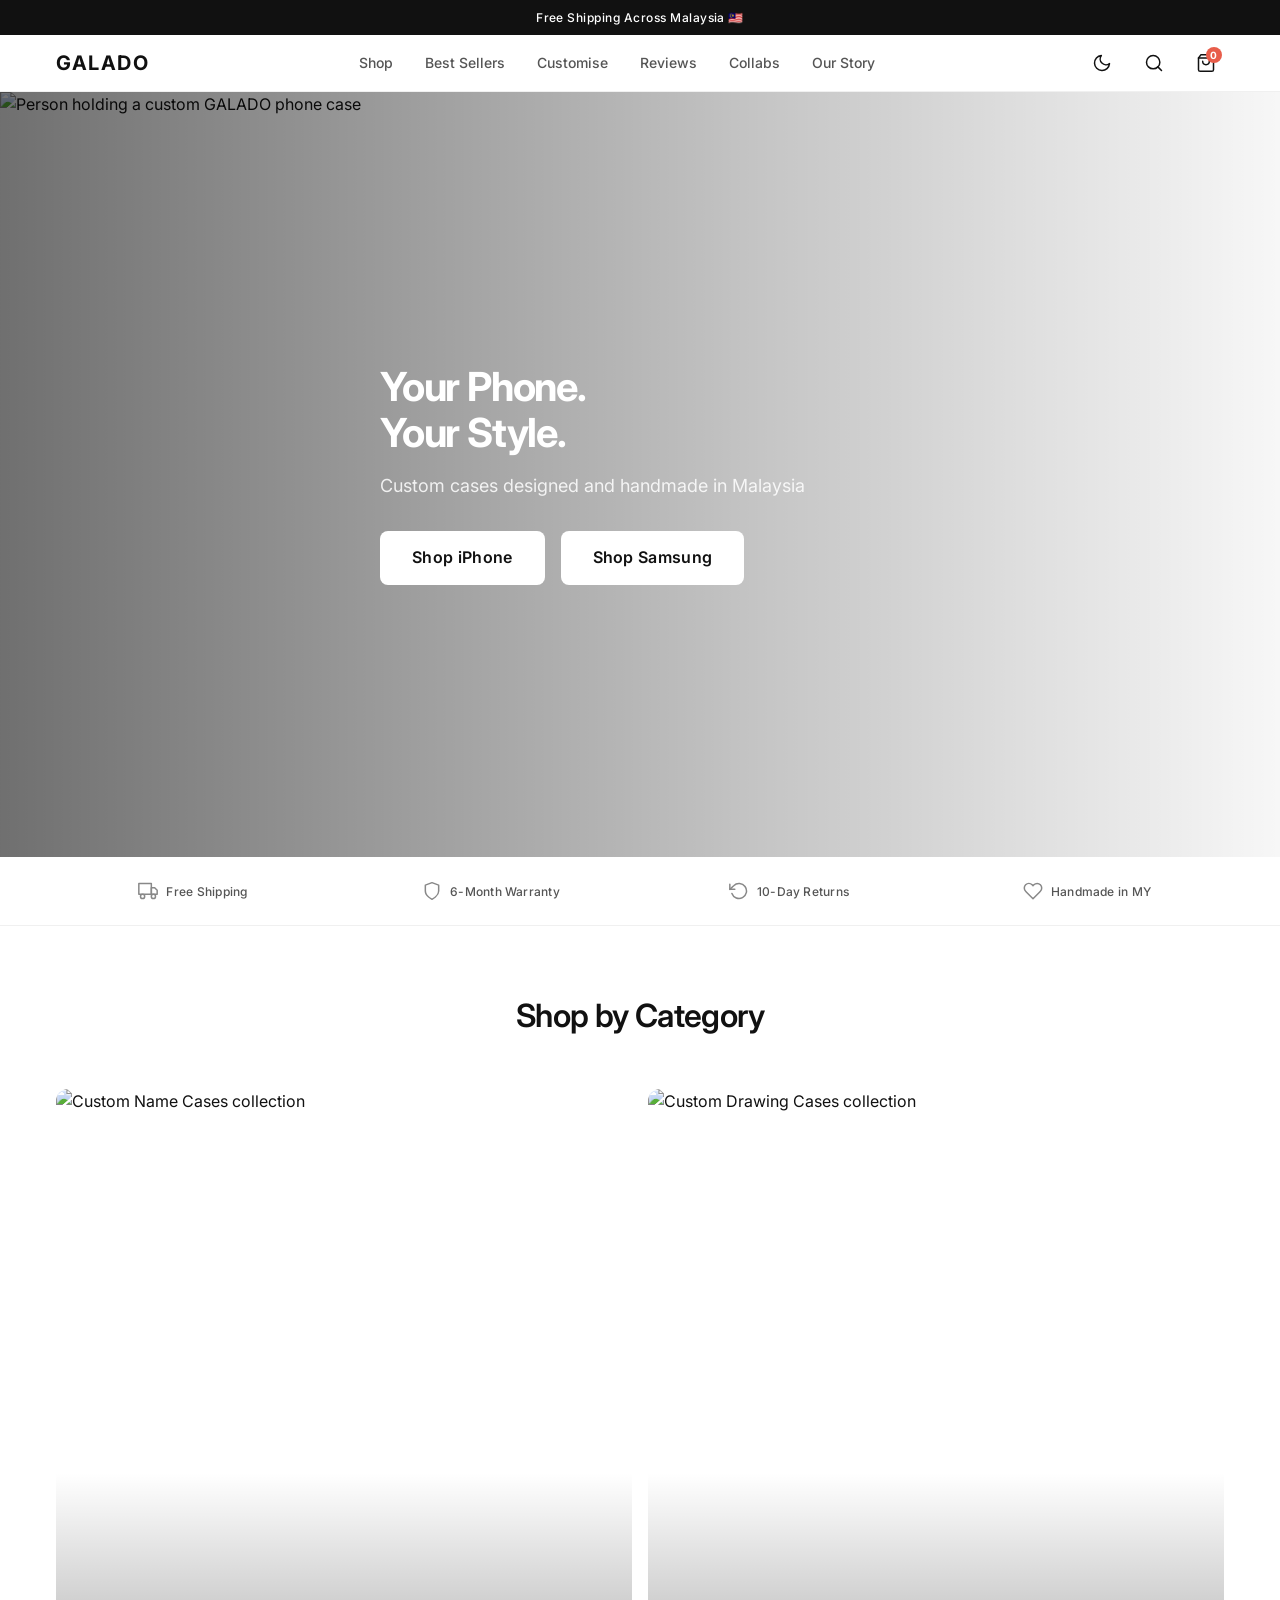
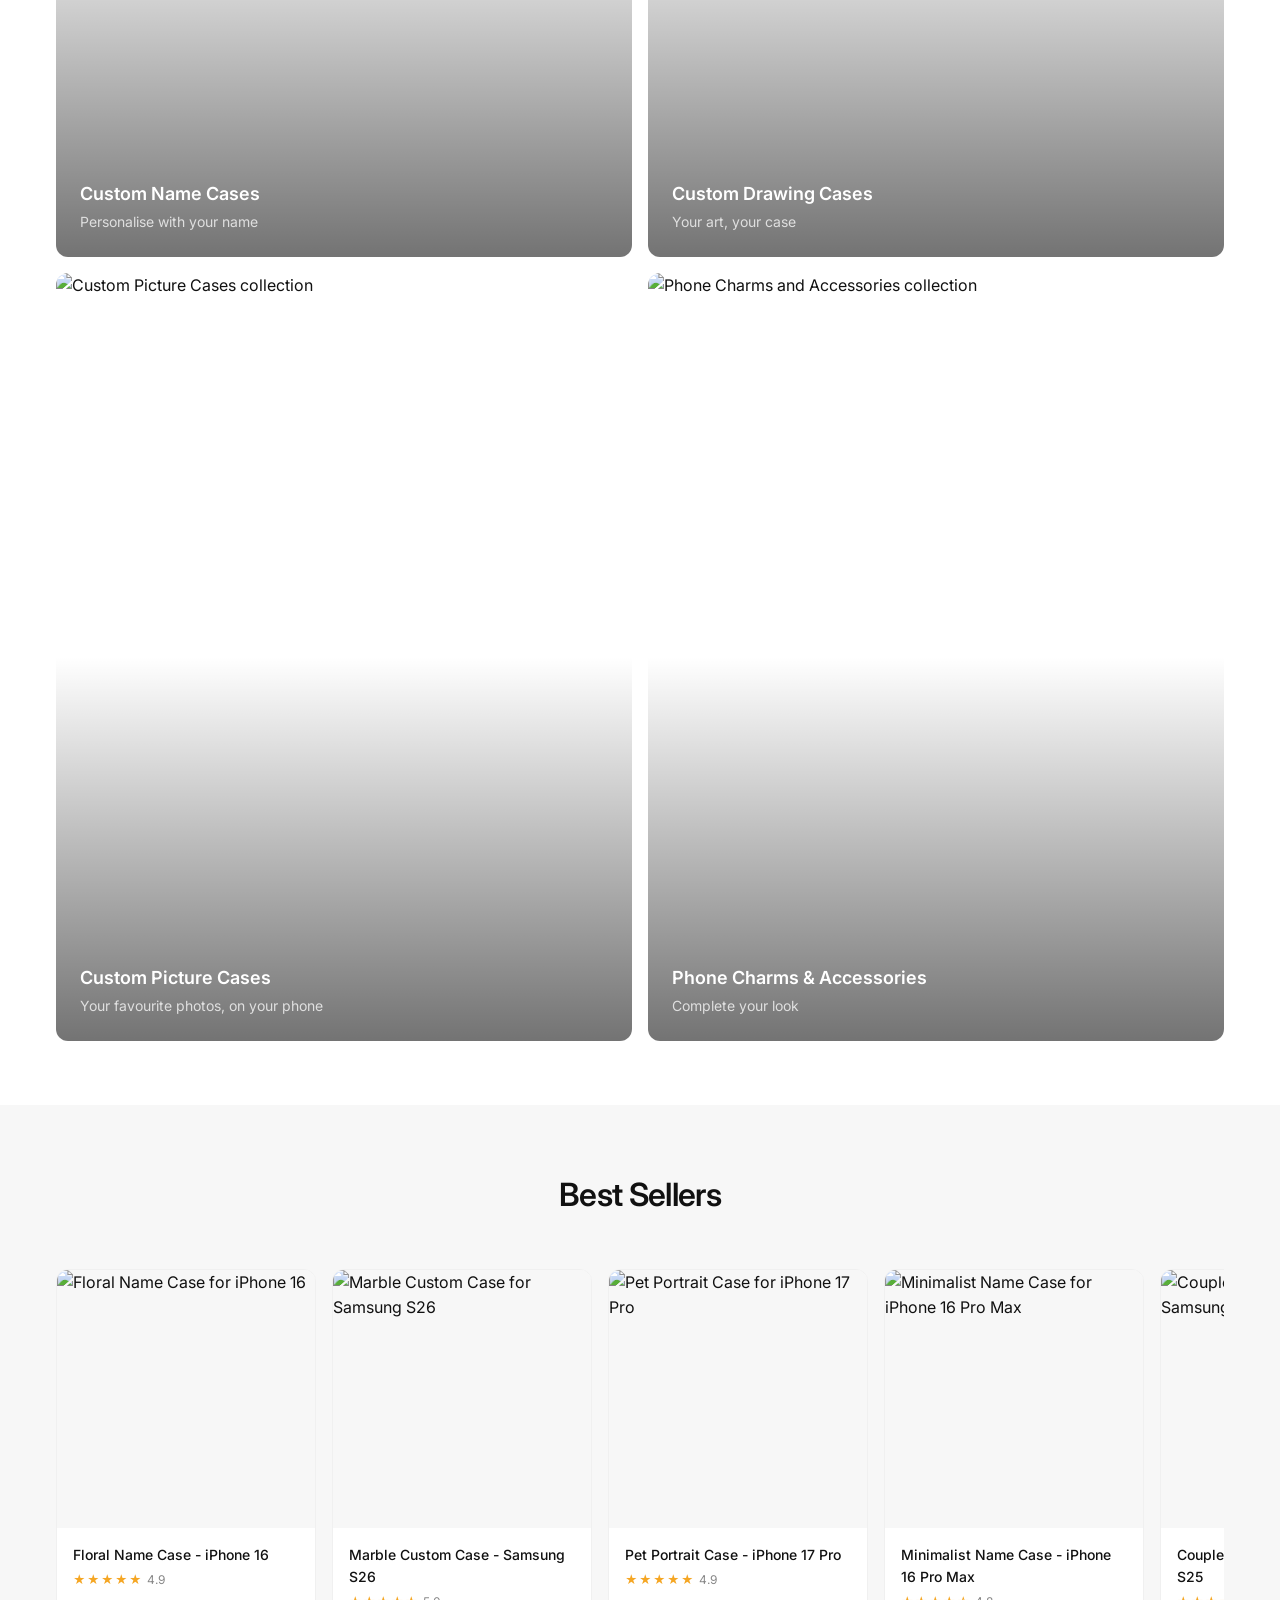
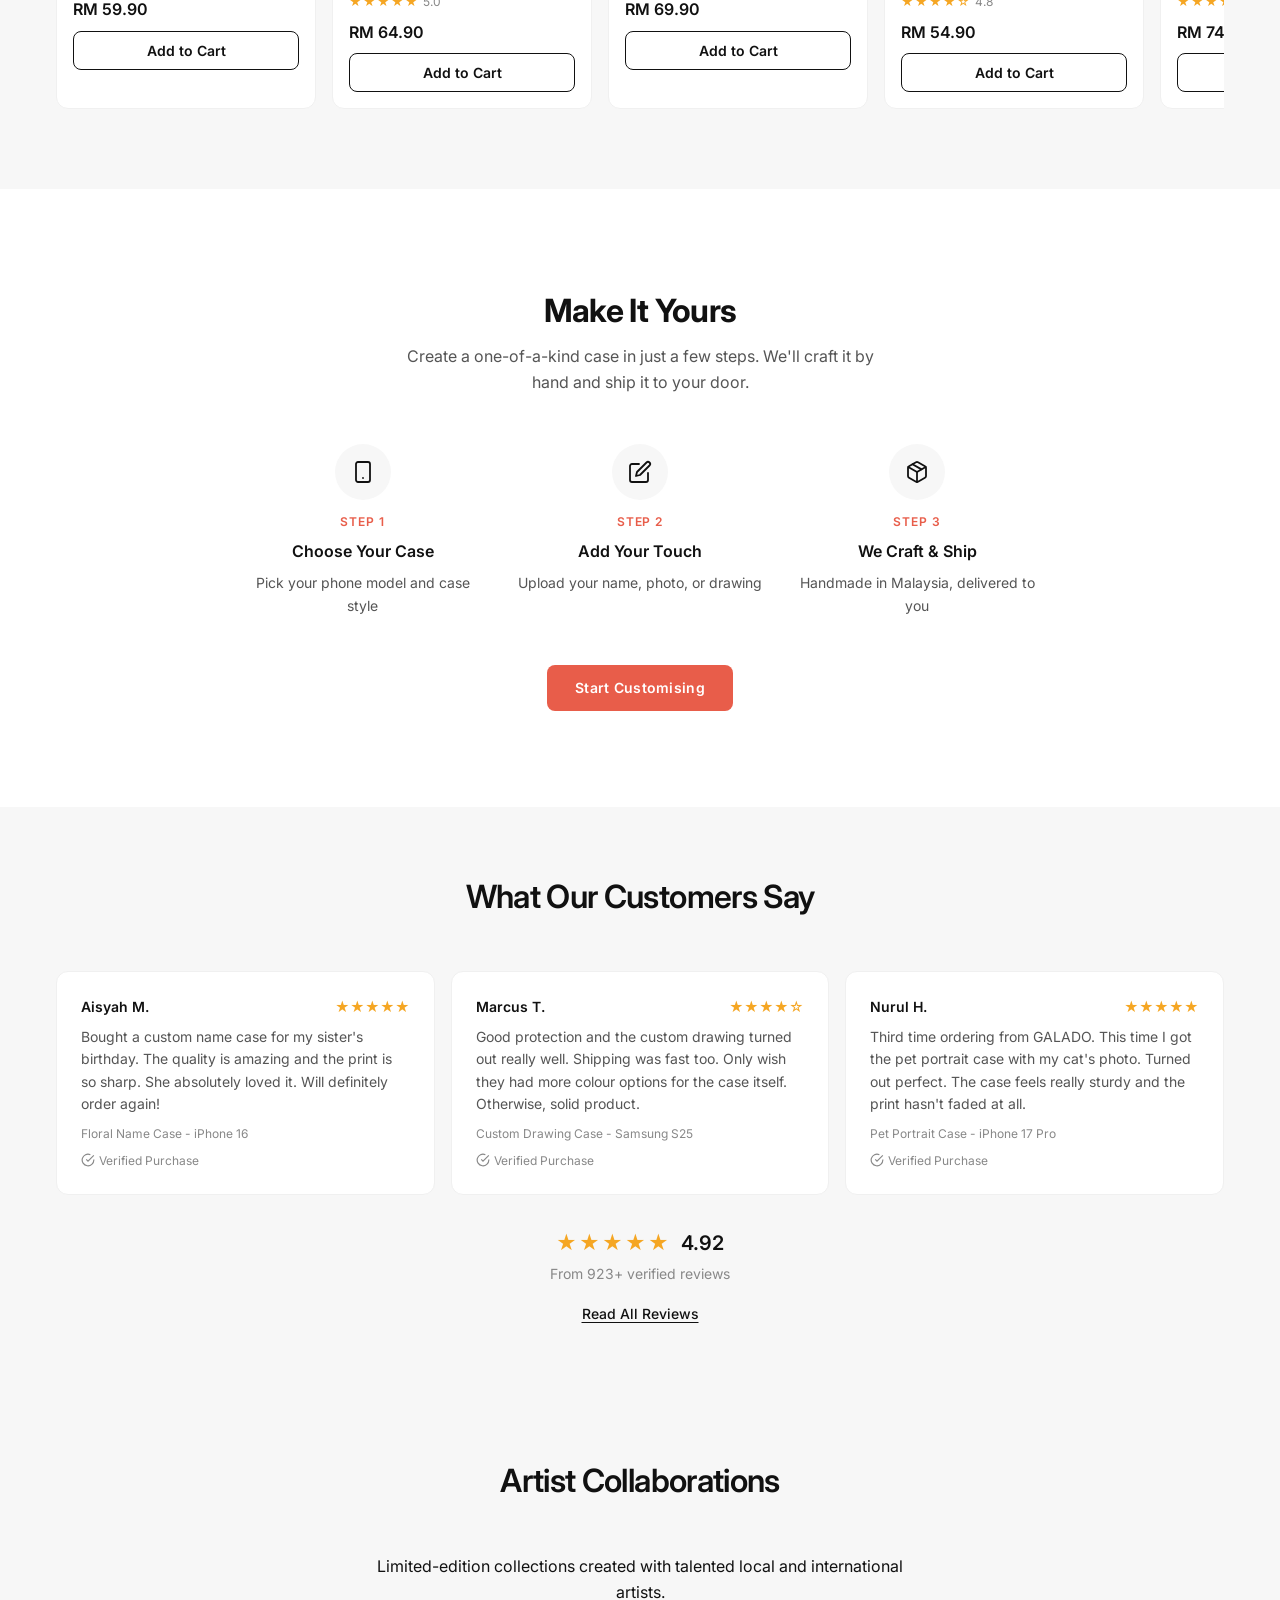
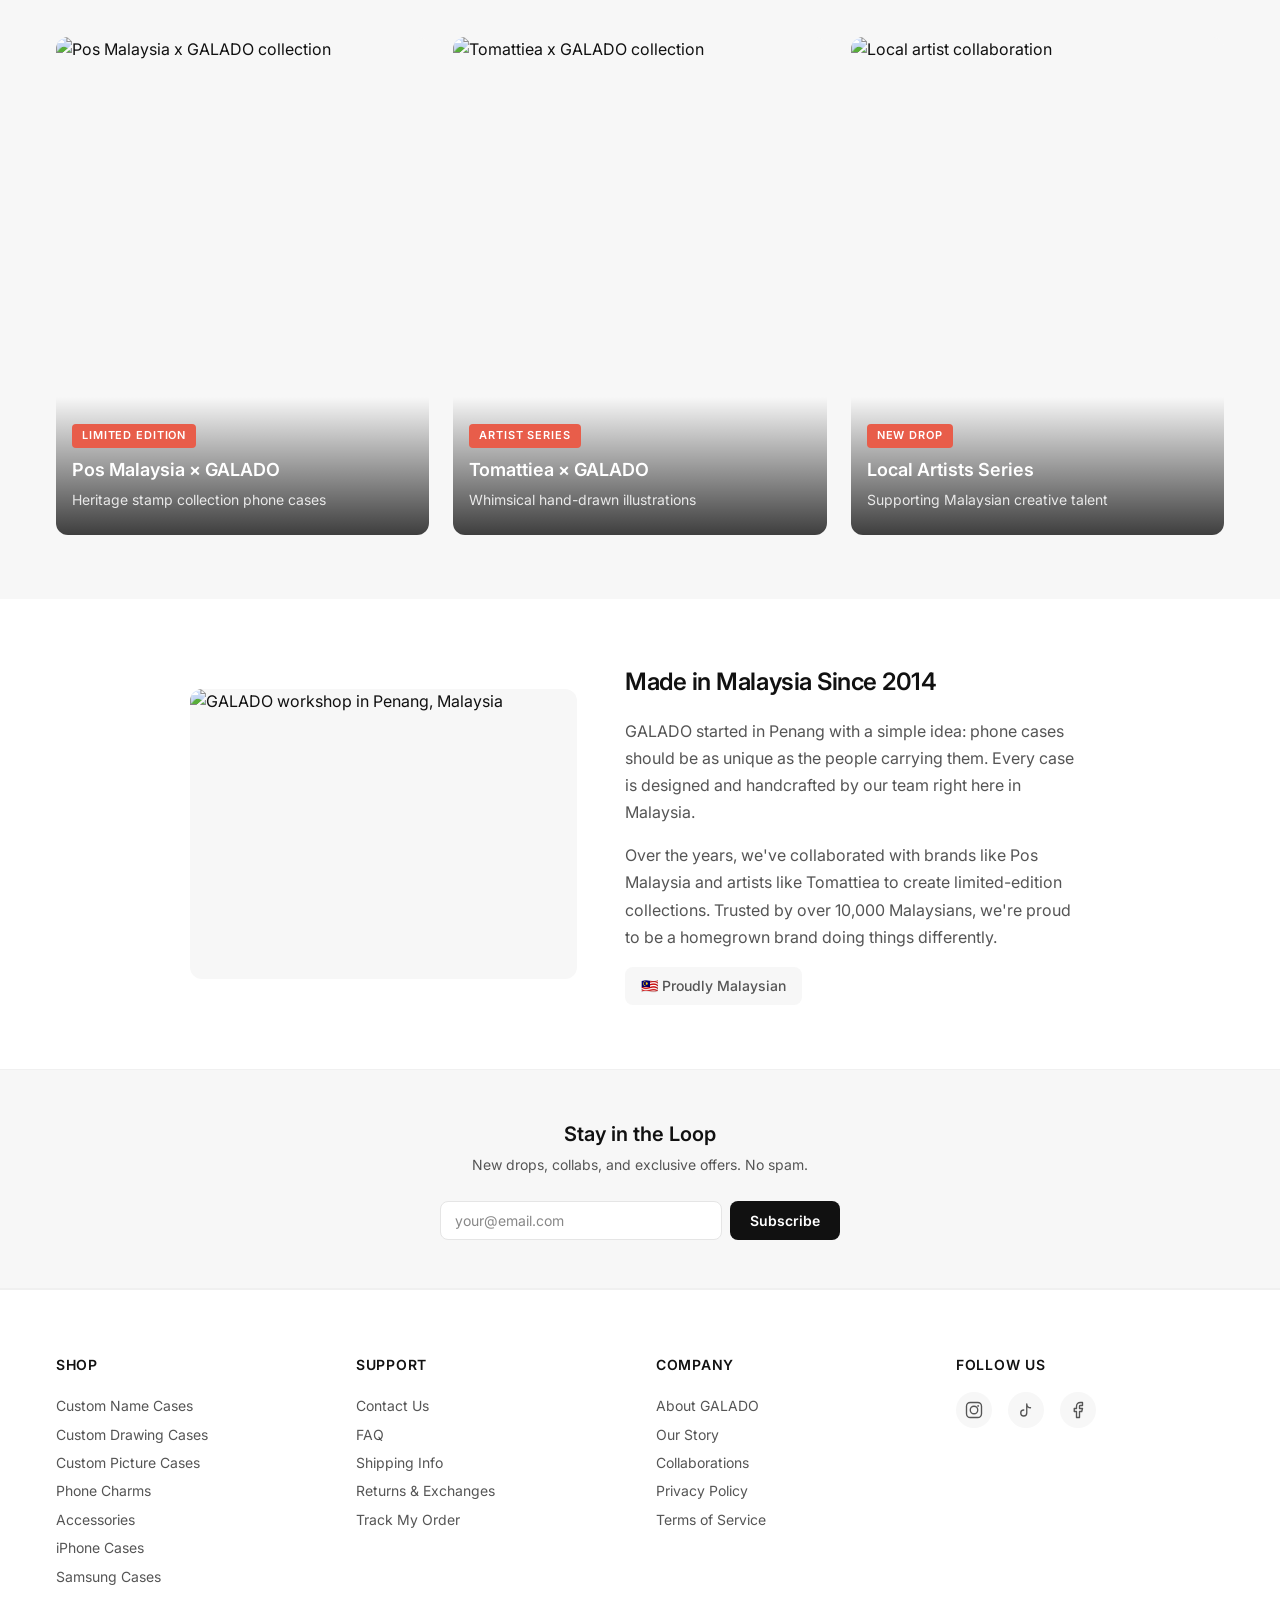
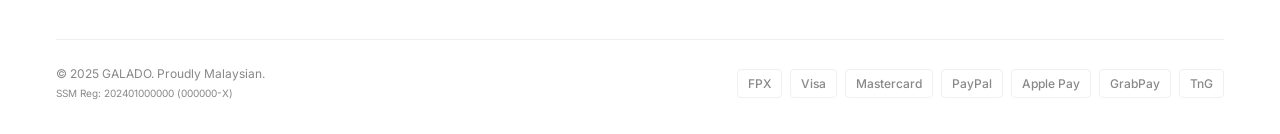
==== commit 84abcc15: "Add Artist Collaborations section with Pos Malaysia, Tomattiea, Local Artists" ====
--- a/galado-landing-draft/index.html
+++ b/galado-landing-draft/index.html
@@ -1017,6 +1017,95 @@
     }
 
     /* =========================================
+       ARTIST COLLABS
+       ========================================= */
+    .collabs {
+      padding: var(--spacing-3xl) 0;
+      background-color: var(--color-bg-alt);
+    }
+
+    .collabs-grid {
+      display: grid;
+      grid-template-columns: 1fr;
+      gap: var(--spacing-lg);
+      margin-top: var(--spacing-xl);
+    }
+
+    @media (min-width: 640px) {
+      .collabs-grid {
+        grid-template-columns: 1fr 1fr;
+      }
+    }
+
+    @media (min-width: 900px) {
+      .collabs-grid {
+        grid-template-columns: 1fr 1fr 1fr;
+      }
+    }
+
+    .collab-card {
+      position: relative;
+      border-radius: var(--radius-lg);
+      overflow: hidden;
+      aspect-ratio: 3/4;
+      background: var(--color-bg-alt);
+      cursor: pointer;
+    }
+
+    .collab-card img {
+      width: 100%;
+      height: 100%;
+      object-fit: cover;
+      transition: transform 0.4s ease;
+    }
+
+    .collab-card:hover img {
+      transform: scale(1.05);
+    }
+
+    .collab-overlay {
+      position: absolute;
+      bottom: 0;
+      left: 0;
+      right: 0;
+      padding: var(--spacing-lg) var(--spacing-md);
+      background: linear-gradient(transparent, rgba(0,0,0,0.75));
+      color: #fff;
+    }
+
+    .collab-overlay .collab-tag {
+      display: inline-block;
+      font-size: 11px;
+      font-weight: 600;
+      letter-spacing: 0.08em;
+      text-transform: uppercase;
+      background: var(--color-accent);
+      color: #fff;
+      padding: 3px 10px;
+      border-radius: 4px;
+      margin-bottom: 8px;
+    }
+
+    .collab-overlay h3 {
+      font-size: var(--font-size-lg);
+      font-weight: 600;
+      margin-bottom: 4px;
+    }
+
+    .collab-overlay p {
+      font-size: var(--font-size-sm);
+      opacity: 0.85;
+    }
+
+    .collabs-subtitle {
+      color: var(--color-muted);
+      font-size: var(--font-size-base);
+      max-width: 560px;
+      margin: var(--spacing-sm) auto 0;
+      text-align: center;
+    }
+
+    /* =========================================
        BRAND STORY
        ========================================= */
     .brand-story {
@@ -1376,6 +1465,7 @@
         <a href="#best-sellers">Best Sellers</a>
         <a href="#customise">Customise</a>
         <a href="#reviews">Reviews</a>
+        <a href="#collabs">Collabs</a>
         <a href="#brand-story">Our Story</a>
       </nav>
 
@@ -1419,6 +1509,7 @@
       <a href="#best-sellers" onclick="closeMobileNav()">Best Sellers</a>
       <a href="#customise" onclick="closeMobileNav()">Customise</a>
       <a href="#reviews" onclick="closeMobileNav()">Reviews</a>
+      <a href="#collabs" onclick="closeMobileNav()">Collabs</a>
       <a href="#brand-story" onclick="closeMobileNav()">Our Story</a>
     </div>
   </nav>
@@ -1724,6 +1815,41 @@
           </div>
           <p class="reviews-summary-count">From 923+ verified reviews</p>
           <a href="#">Read All Reviews</a>
+        </div>
+      </div>
+    </section>
+
+    <!-- ======= ARTIST COLLABORATIONS ======= -->
+    <section class="collabs fade-in" id="collabs" aria-labelledby="collabs-heading">
+      <div class="container">
+        <h2 class="section-title" id="collabs-heading">Artist Collaborations</h2>
+        <p class="collabs-subtitle">Limited-edition collections created with talented local and international artists.</p>
+        <div class="collabs-grid">
+          <!-- TODO: Replace with real collaboration images and links -->
+          <a href="#" class="collab-card">
+            <img src="https://picsum.photos/450/600?random=collab1" alt="Pos Malaysia x GALADO collection" loading="lazy" width="450" height="600">
+            <div class="collab-overlay">
+              <span class="collab-tag">Limited Edition</span>
+              <h3>Pos Malaysia × GALADO</h3>
+              <p>Heritage stamp collection phone cases</p>
+            </div>
+          </a>
+          <a href="#" class="collab-card">
+            <img src="https://picsum.photos/450/600?random=collab2" alt="Tomattiea x GALADO collection" loading="lazy" width="450" height="600">
+            <div class="collab-overlay">
+              <span class="collab-tag">Artist Series</span>
+              <h3>Tomattiea × GALADO</h3>
+              <p>Whimsical hand-drawn illustrations</p>
+            </div>
+          </a>
+          <a href="#" class="collab-card">
+            <img src="https://picsum.photos/450/600?random=collab3" alt="Local artist collaboration" loading="lazy" width="450" height="600">
+            <div class="collab-overlay">
+              <span class="collab-tag">New Drop</span>
+              <h3>Local Artists Series</h3>
+              <p>Supporting Malaysian creative talent</p>
+            </div>
+          </a>
         </div>
       </div>
     </section>
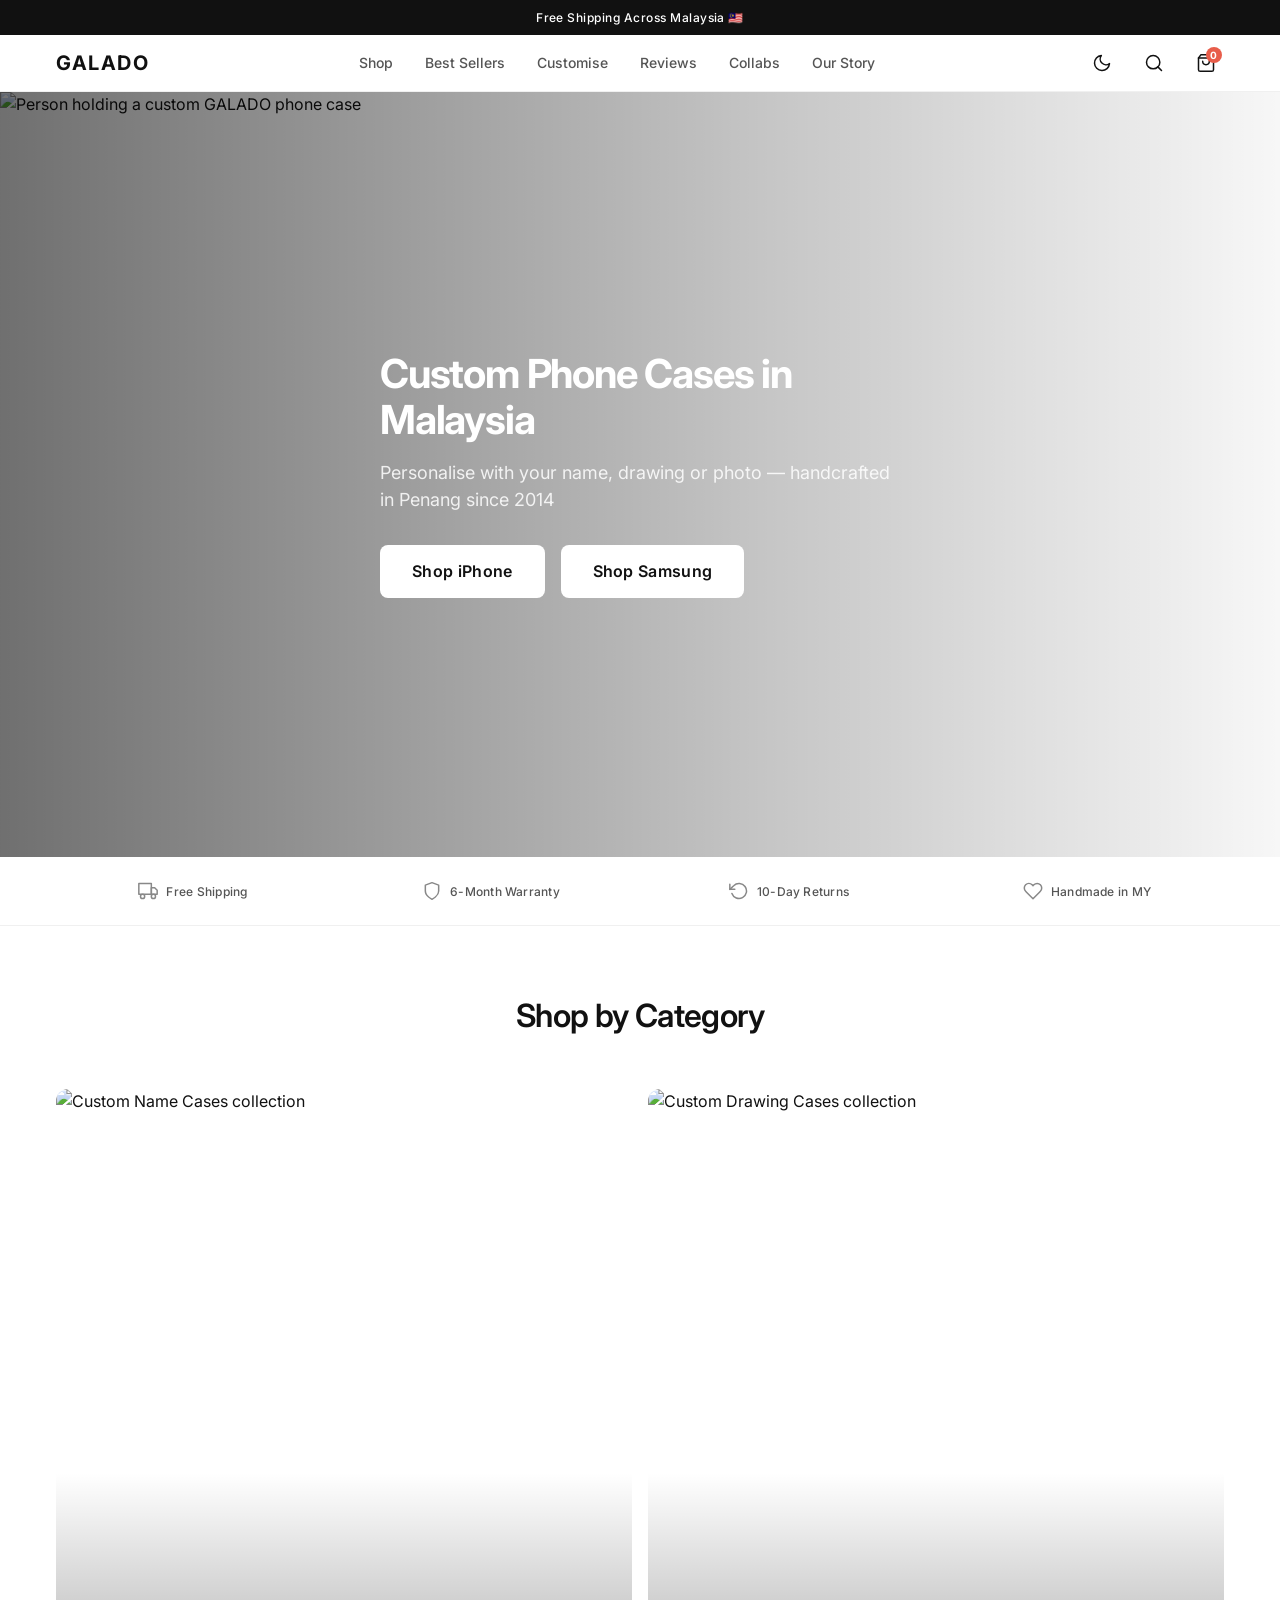
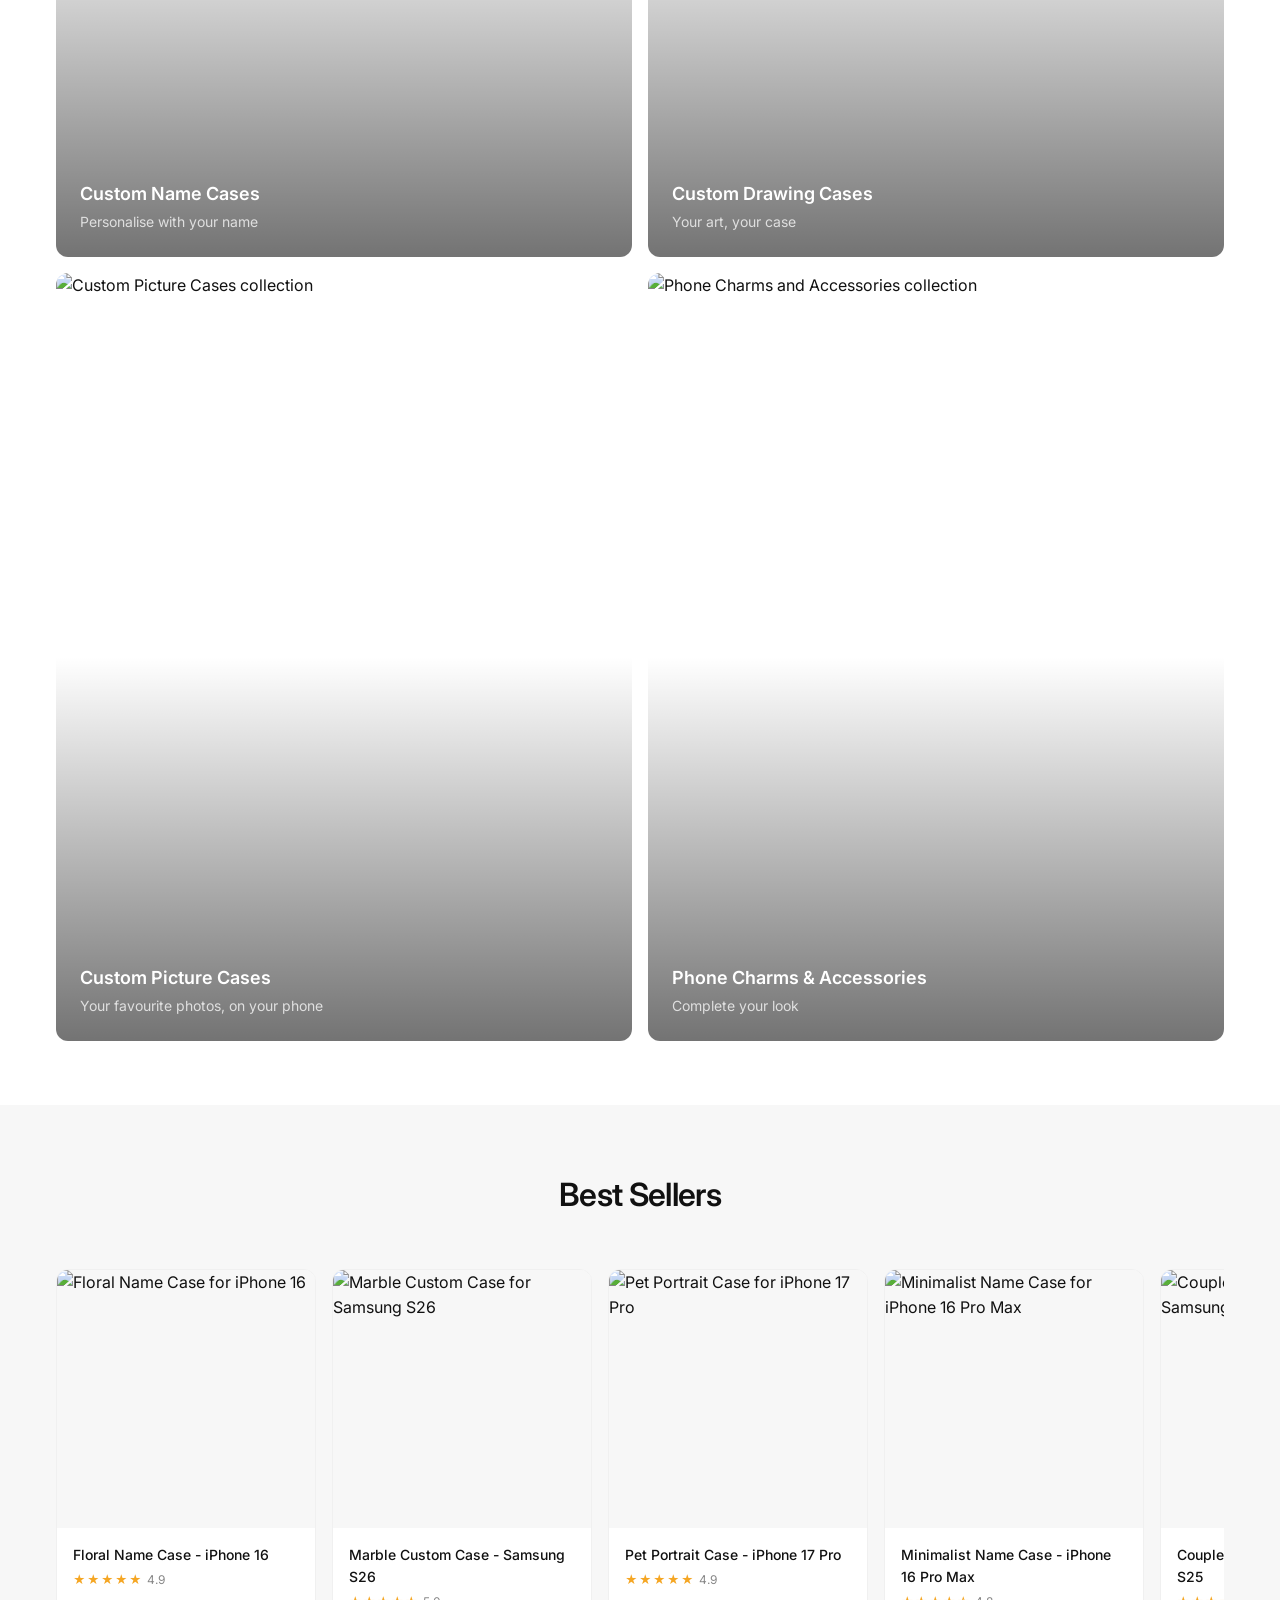
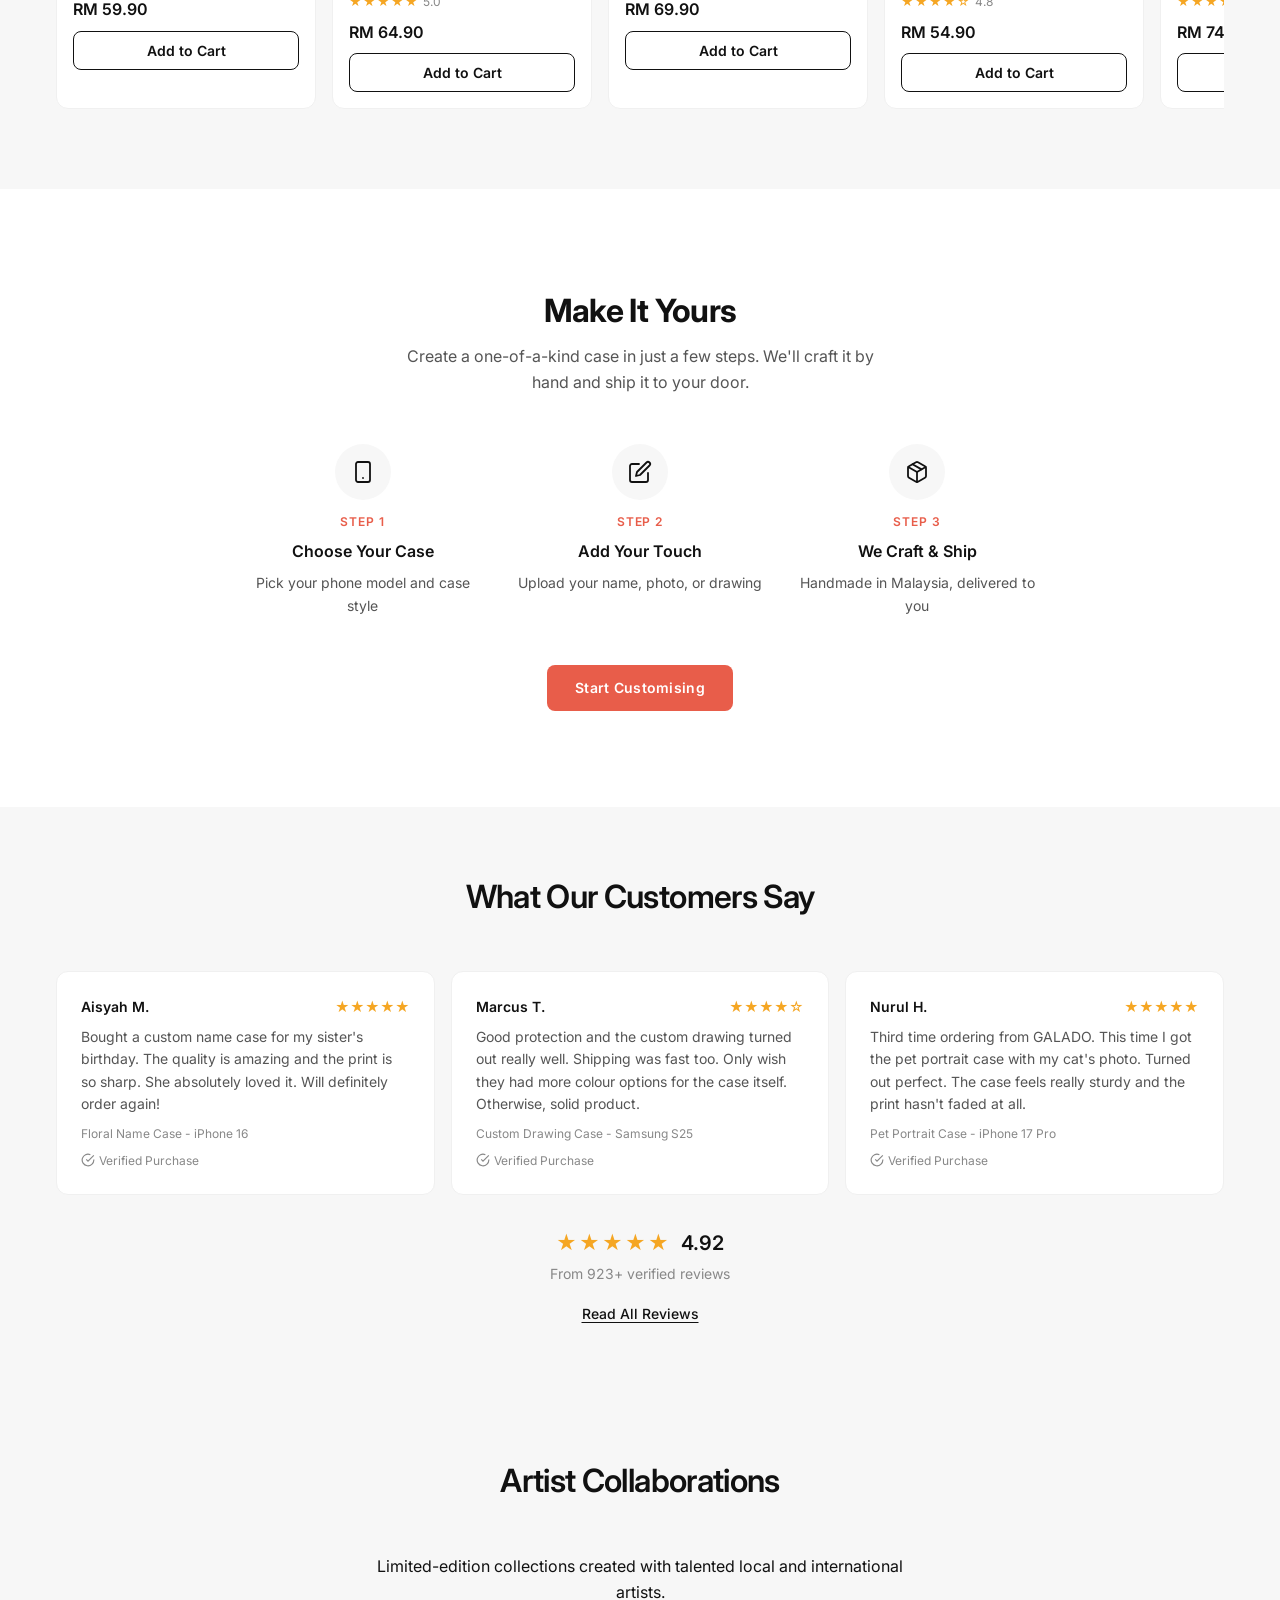
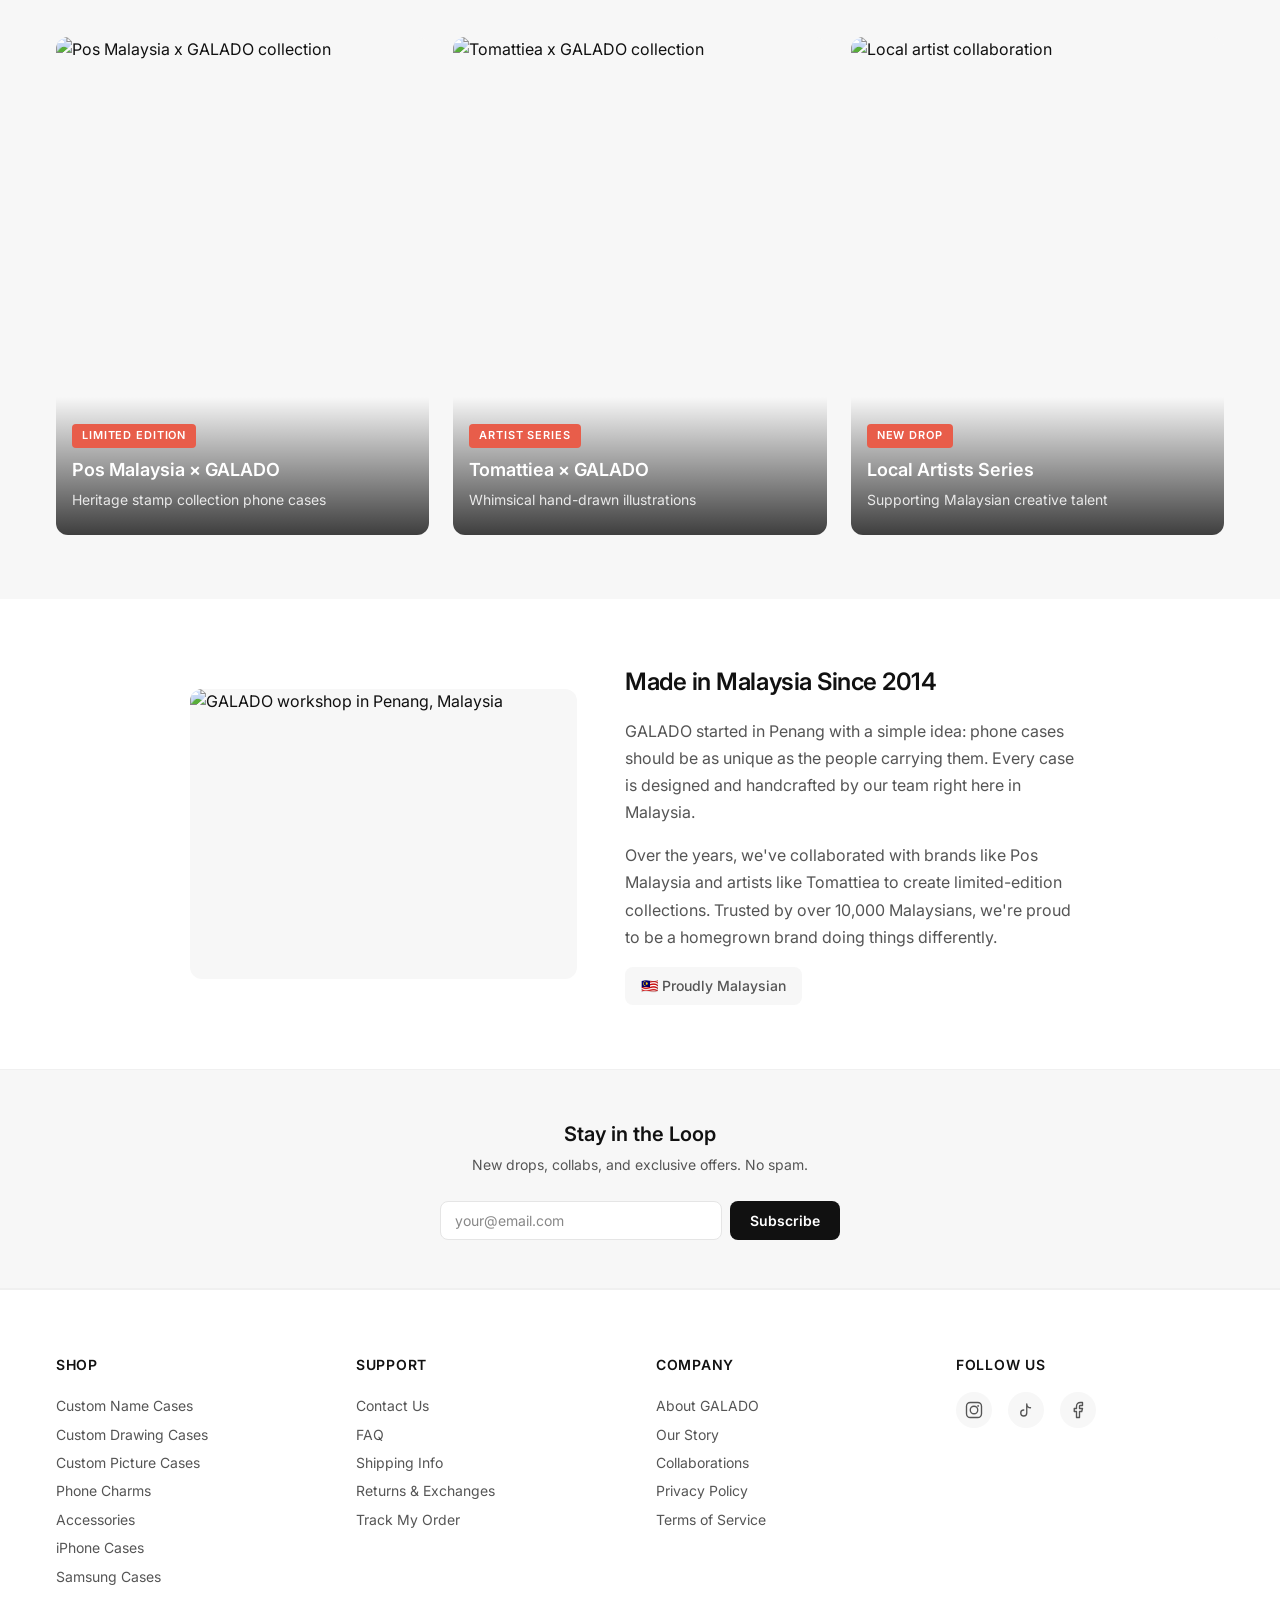
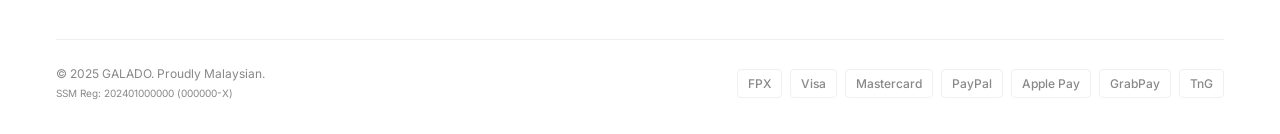
==== commit 7b0031d2: "SEO: optimise title, H1, meta description, OG/Twitter tags, fix canonical to galado.com.my" ====
--- a/galado-landing-draft/index.html
+++ b/galado-landing-draft/index.html
@@ -3,18 +3,18 @@
 <head>
   <meta charset="UTF-8">
   <meta name="viewport" content="width=device-width, initial-scale=1.0">
-  <title>GALADO - Custom Phone Cases, Handmade in Malaysia</title>
-  <meta name="description" content="Custom phone cases designed and handmade in Malaysia since 2014. Custom name cases, drawing cases, picture cases & phone charms for iPhone and Samsung. Free shipping, 6-month warranty.">
+  <title>GALADO — Custom Phone Cases Malaysia | iPhone & Samsung | Free Shipping</title>
+  <meta name="description" content="GALADO — Malaysia's custom phone case brand since 2014. Personalise with your name, drawing or photo for iPhone & Samsung. Free shipping, 6-month warranty, 10-day returns. Handcrafted in Penang.">
   <meta name="keywords" content="custom phone case Malaysia, custom name case, phone case customisation, GALADO, handmade phone case, iPhone case Malaysia, Samsung case Malaysia">
   <meta name="author" content="GALADO">
   <meta name="robots" content="index, follow">
-  <link rel="canonical" href="https://galado.my">
+  <link rel="canonical" href="https://galado.com.my">
 
   <!-- Open Graph -->
   <meta property="og:type" content="website">
-  <meta property="og:url" content="https://galado.my">
-  <meta property="og:title" content="GALADO - Custom Phone Cases, Handmade in Malaysia">
-  <meta property="og:description" content="Custom phone cases designed and handmade in Malaysia since 2014. Free shipping across Malaysia.">
+  <meta property="og:url" content="https://galado.com.my">
+  <meta property="og:title" content="GALADO — Custom Phone Cases Malaysia | iPhone & Samsung | Free Shipping">
+  <meta property="og:description" content="Malaysia's custom phone case brand since 2014. Personalise with your name, drawing or photo. Free shipping & 6-month warranty.">
   <!-- TODO: Replace with real OG image -->
   <meta property="og:image" content="https://picsum.photos/1200/630?random=og">
   <meta property="og:locale" content="en_MY">
@@ -22,8 +22,8 @@
 
   <!-- Twitter Card -->
   <meta name="twitter:card" content="summary_large_image">
-  <meta name="twitter:title" content="GALADO - Custom Phone Cases, Handmade in Malaysia">
-  <meta name="twitter:description" content="Custom phone cases designed and handmade in Malaysia since 2014. Free shipping across Malaysia.">
+  <meta name="twitter:title" content="GALADO — Custom Phone Cases Malaysia | iPhone & Samsung | Free Shipping">
+  <meta name="twitter:description" content="Malaysia's custom phone case brand since 2014. Personalise with your name, drawing or photo. Free shipping & 6-month warranty.">
   <!-- TODO: Replace with real Twitter Card image -->
   <meta name="twitter:image" content="https://picsum.photos/1200/630?random=tw">
 
@@ -41,8 +41,8 @@
     "@context": "https://schema.org",
     "@type": "Organization",
     "name": "GALADO",
-    "url": "https://galado.my",
-    "logo": "https://galado.my/logo.png",
+    "url": "https://galado.com.my",
+    "logo": "https://galado.com.my/logo.png",
     "description": "Custom phone cases designed and handmade in Malaysia since 2014.",
     "foundingDate": "2014",
     "foundingLocation": {
@@ -1523,8 +1523,8 @@
       </div>
       <div class="hero-overlay"></div>
       <div class="container hero-content fade-in">
-        <h1 id="hero-heading">Your Phone.<br>Your Style.</h1>
-        <p>Custom cases designed and handmade in Malaysia</p>
+        <h1 id="hero-heading">Custom Phone Cases in Malaysia</h1>
+        <p>Personalise with your name, drawing or photo — handcrafted in Penang since 2014</p>
         <div class="hero-ctas">
           <a href="#" class="btn" role="button">Shop iPhone</a>
           <a href="#" class="btn" role="button">Shop Samsung</a>
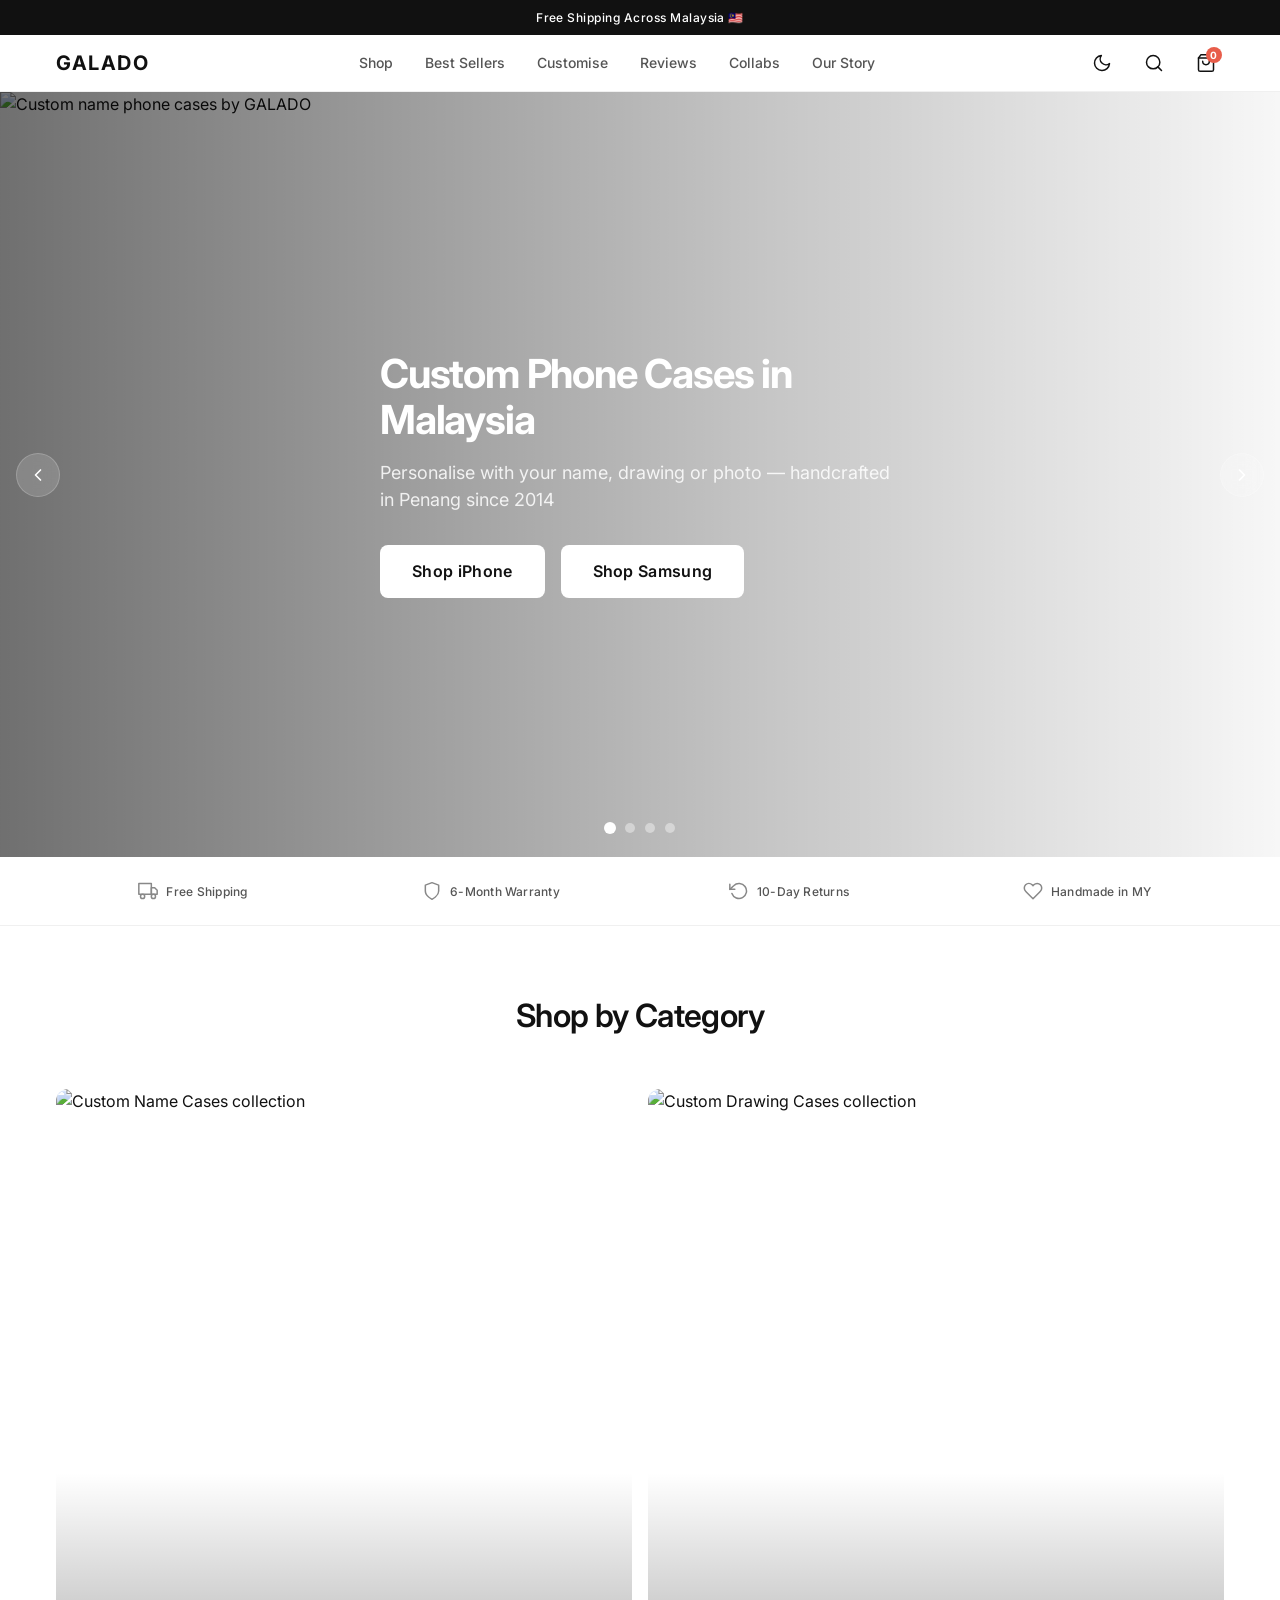
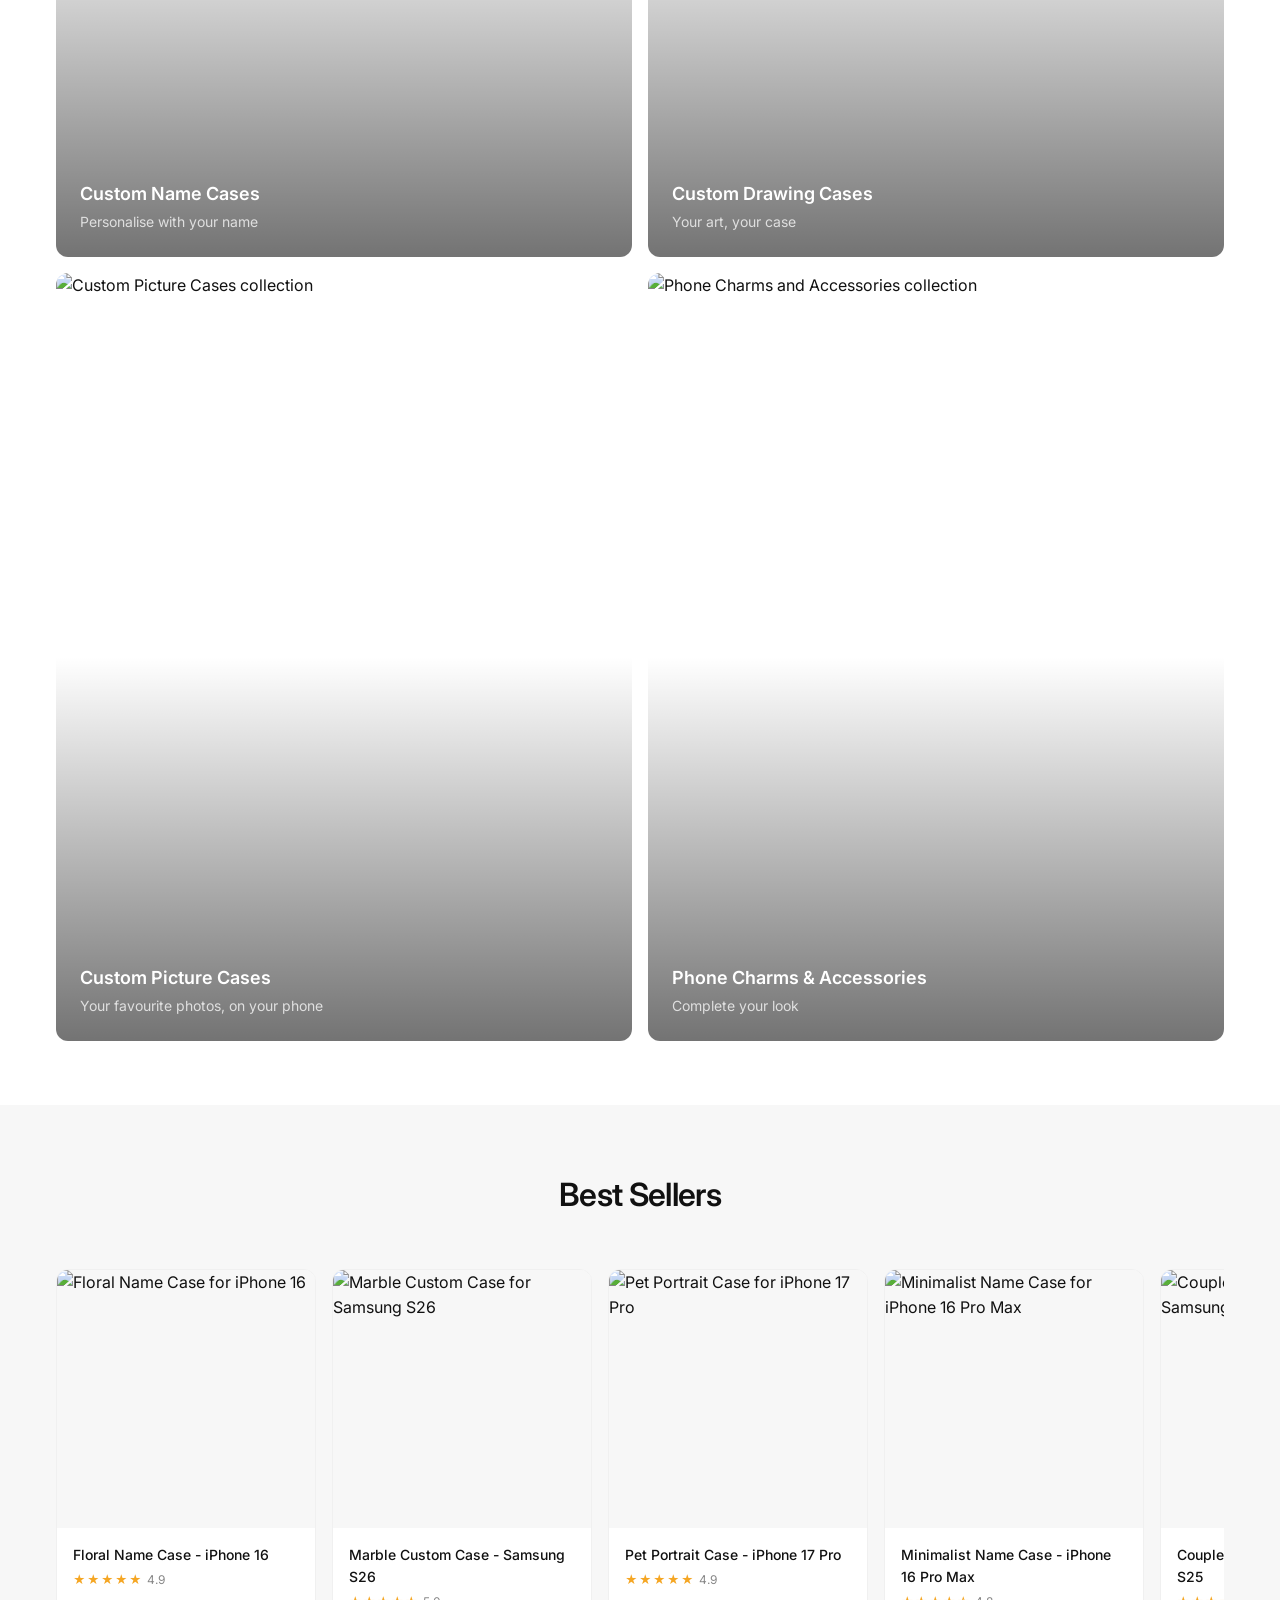
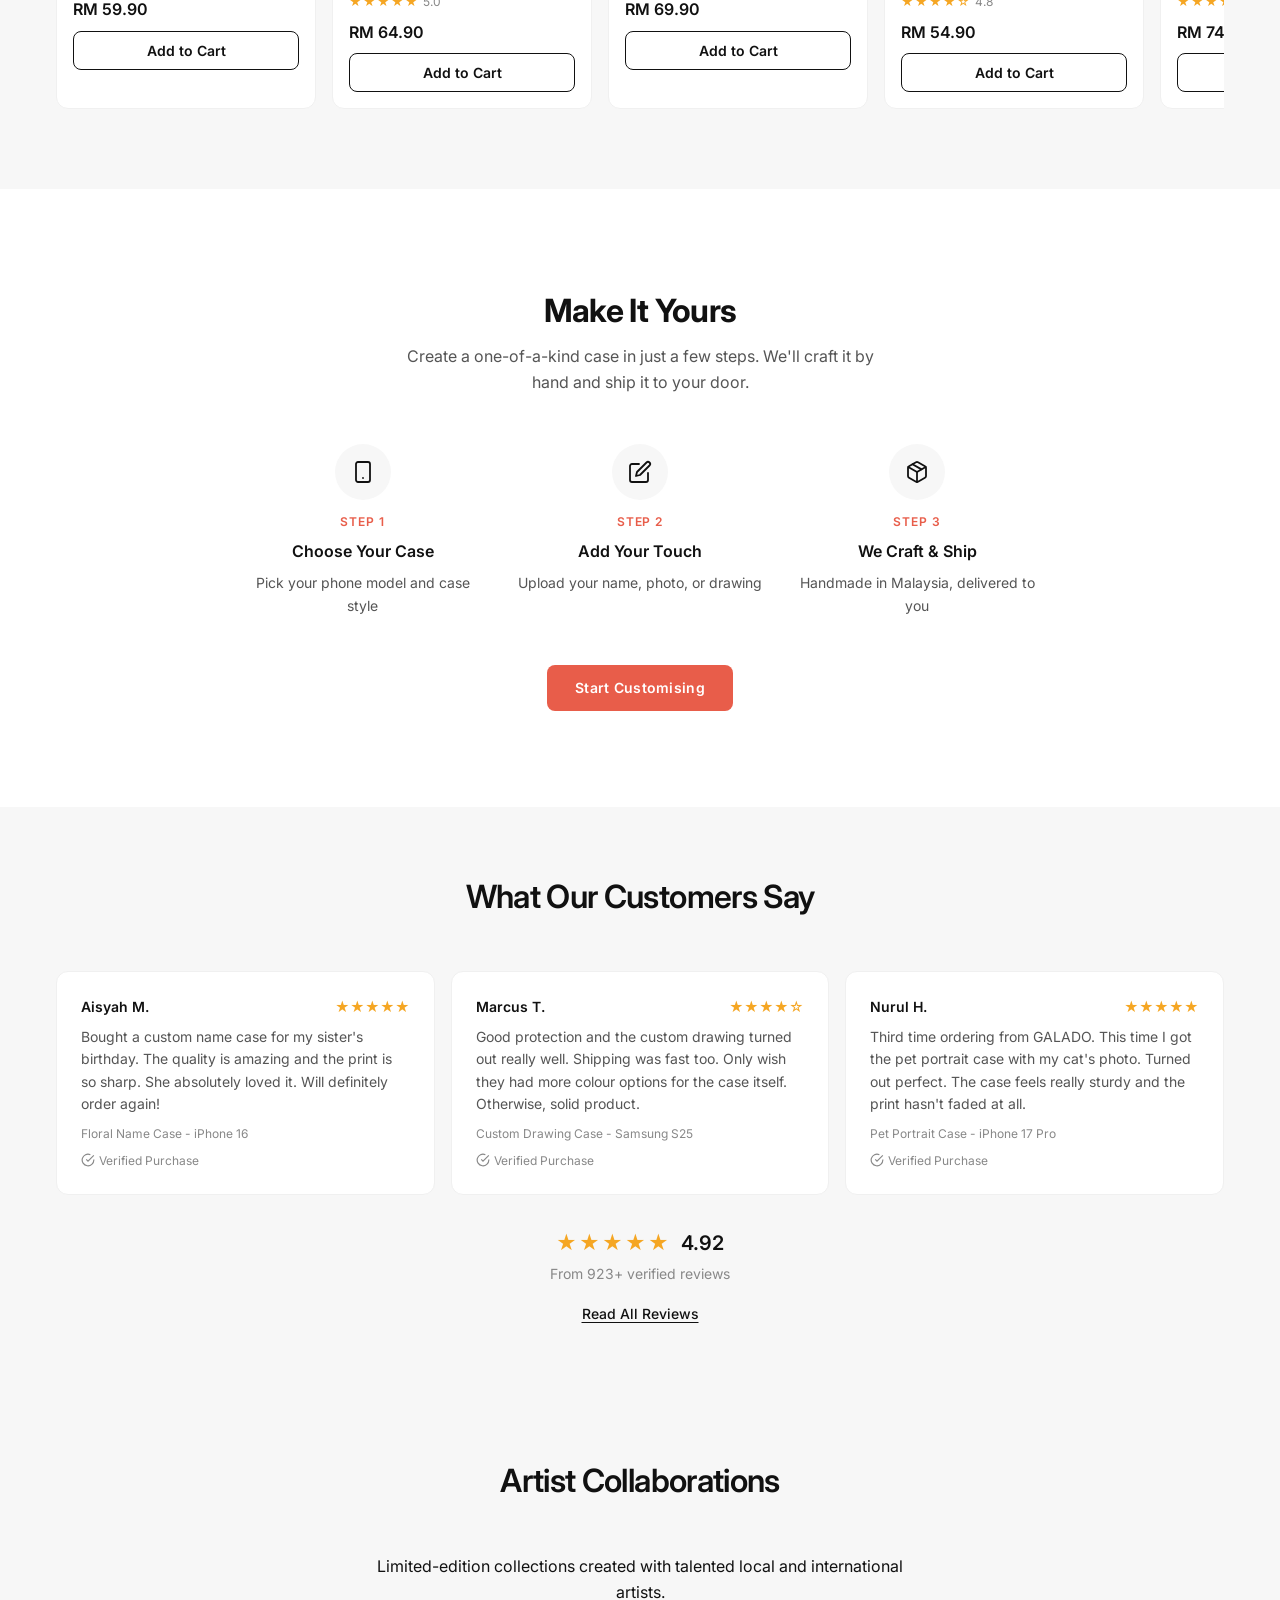
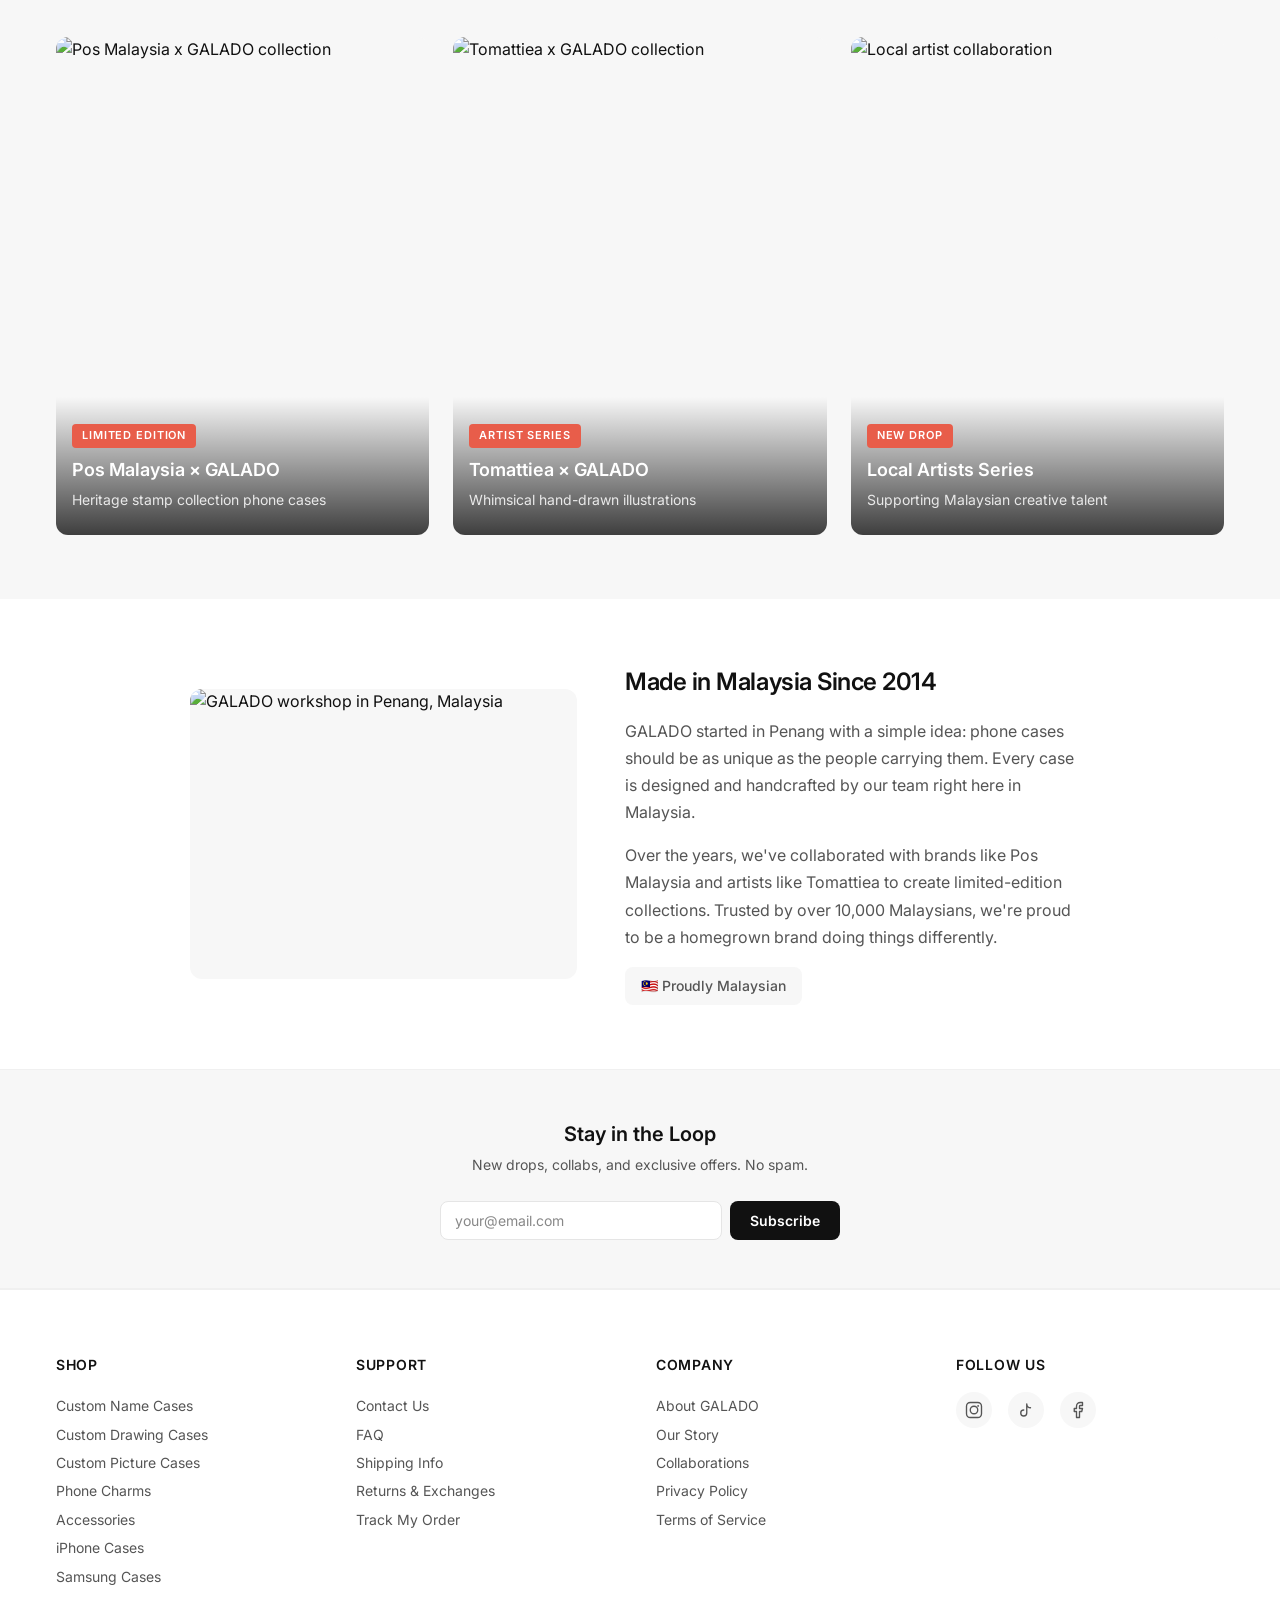
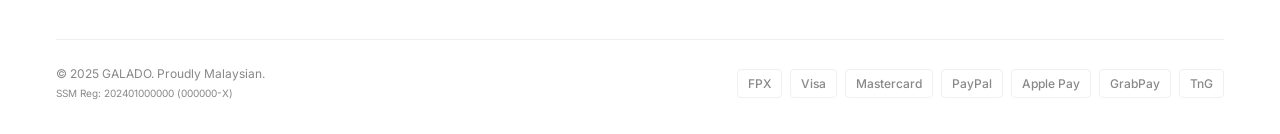
==== commit 3e91785b: "Add hero banner slider with 4 slides, arrows, dots, auto-play, touch swipe" ====
--- a/galado-landing-draft/index.html
+++ b/galado-landing-draft/index.html
@@ -500,7 +500,7 @@
     }
 
     /* =========================================
-       HERO
+       HERO SLIDER
        ========================================= */
     .hero {
       position: relative;
@@ -511,13 +511,24 @@
       background-color: var(--color-bg-alt);
     }
 
-    .hero-bg {
+    .hero-slider {
       position: absolute;
       inset: 0;
       z-index: 0;
     }
 
-    .hero-bg img {
+    .hero-slide {
+      position: absolute;
+      inset: 0;
+      opacity: 0;
+      transition: opacity 0.8s ease;
+    }
+
+    .hero-slide.active {
+      opacity: 1;
+    }
+
+    .hero-slide img {
       width: 100%;
       height: 100%;
       object-fit: cover;
@@ -589,6 +600,75 @@
 
     .hero-ctas .btn:hover {
       background-color: #F0F0F0;
+    }
+
+    /* Slider dots */
+    .hero-dots {
+      position: absolute;
+      bottom: 24px;
+      left: 50%;
+      transform: translateX(-50%);
+      z-index: 3;
+      display: flex;
+      gap: 10px;
+    }
+
+    .hero-dot {
+      width: 10px;
+      height: 10px;
+      border-radius: 50%;
+      background: rgba(255,255,255,0.4);
+      border: none;
+      cursor: pointer;
+      padding: 0;
+      transition: all 0.3s ease;
+    }
+
+    .hero-dot.active {
+      background: #FFFFFF;
+      transform: scale(1.2);
+    }
+
+    /* Slider arrows */
+    .hero-arrow {
+      position: absolute;
+      top: 50%;
+      transform: translateY(-50%);
+      z-index: 3;
+      width: 44px;
+      height: 44px;
+      border-radius: 50%;
+      background: rgba(255,255,255,0.15);
+      backdrop-filter: blur(8px);
+      -webkit-backdrop-filter: blur(8px);
+      border: 1px solid rgba(255,255,255,0.2);
+      color: #fff;
+      cursor: pointer;
+      display: flex;
+      align-items: center;
+      justify-content: center;
+      transition: background 0.2s ease;
+    }
+
+    .hero-arrow:hover {
+      background: rgba(255,255,255,0.3);
+    }
+
+    .hero-arrow svg {
+      width: 20px;
+      height: 20px;
+      stroke: currentColor;
+      fill: none;
+      stroke-width: 2;
+      stroke-linecap: round;
+      stroke-linejoin: round;
+    }
+
+    .hero-arrow-prev { left: 16px; }
+    .hero-arrow-next { right: 16px; }
+
+    @media (max-width: 640px) {
+      .hero-arrow { display: none; }
     }
 
     /* =========================================
@@ -1517,11 +1597,25 @@
   <main>
     <!-- ======= HERO ======= -->
     <section class="hero" aria-labelledby="hero-heading">
-      <div class="hero-bg">
-        <!-- TODO: Replace with real lifestyle hero image of someone holding a GALADO phone case -->
-        <img src="https://picsum.photos/1600/900?random=hero" alt="Person holding a custom GALADO phone case" loading="eager" width="1600" height="900">
+      <!-- Slider images -->
+      <div class="hero-slider">
+        <!-- TODO: Replace with real banner images -->
+        <div class="hero-slide active">
+          <img src="https://picsum.photos/1600/900?random=slide1" alt="Custom name phone cases by GALADO" loading="eager" width="1600" height="900">
+        </div>
+        <div class="hero-slide">
+          <img src="https://picsum.photos/1600/900?random=slide2" alt="GALADO artist collaboration collection" loading="lazy" width="1600" height="900">
+        </div>
+        <div class="hero-slide">
+          <img src="https://picsum.photos/1600/900?random=slide3" alt="Custom drawing phone cases" loading="lazy" width="1600" height="900">
+        </div>
+        <div class="hero-slide">
+          <img src="https://picsum.photos/1600/900?random=slide4" alt="GALADO phone charms and accessories" loading="lazy" width="1600" height="900">
+        </div>
       </div>
       <div class="hero-overlay"></div>
+
+      <!-- Text overlay -->
       <div class="container hero-content fade-in">
         <h1 id="hero-heading">Custom Phone Cases in Malaysia</h1>
         <p>Personalise with your name, drawing or photo — handcrafted in Penang since 2014</p>
@@ -1529,6 +1623,22 @@
           <a href="#" class="btn" role="button">Shop iPhone</a>
           <a href="#" class="btn" role="button">Shop Samsung</a>
         </div>
+      </div>
+
+      <!-- Arrows -->
+      <button class="hero-arrow hero-arrow-prev" aria-label="Previous slide">
+        <svg viewBox="0 0 24 24"><polyline points="15 18 9 12 15 6"/></svg>
+      </button>
+      <button class="hero-arrow hero-arrow-next" aria-label="Next slide">
+        <svg viewBox="0 0 24 24"><polyline points="9 6 15 12 9 18"/></svg>
+      </button>
+
+      <!-- Dots -->
+      <div class="hero-dots">
+        <button class="hero-dot active" aria-label="Slide 1"></button>
+        <button class="hero-dot" aria-label="Slide 2"></button>
+        <button class="hero-dot" aria-label="Slide 3"></button>
+        <button class="hero-dot" aria-label="Slide 4"></button>
       </div>
     </section>
 
@@ -2016,6 +2126,58 @@
         setTheme(current === 'dark' ? 'light' : 'dark');
       });
 
+      // ---- Hero Slider ----
+      var slides = document.querySelectorAll('.hero-slide');
+      var dots = document.querySelectorAll('.hero-dot');
+      var prevBtn = document.querySelector('.hero-arrow-prev');
+      var nextBtn = document.querySelector('.hero-arrow-next');
+      var currentSlide = 0;
+      var slideCount = slides.length;
+      var autoPlayInterval;
+
+      function goToSlide(index) {
+        slides[currentSlide].classList.remove('active');
+        dots[currentSlide].classList.remove('active');
+        currentSlide = (index + slideCount) % slideCount;
+        slides[currentSlide].classList.add('active');
+        dots[currentSlide].classList.add('active');
+      }
+
+      function nextSlide() { goToSlide(currentSlide + 1); }
+      function prevSlide() { goToSlide(currentSlide - 1); }
+
+      function startAutoPlay() {
+        autoPlayInterval = setInterval(nextSlide, 5000);
+      }
+
+      function resetAutoPlay() {
+        clearInterval(autoPlayInterval);
+        startAutoPlay();
+      }
+
+      if (nextBtn) nextBtn.addEventListener('click', function() { nextSlide(); resetAutoPlay(); });
+      if (prevBtn) prevBtn.addEventListener('click', function() { prevSlide(); resetAutoPlay(); });
+
+      dots.forEach(function(dot, i) {
+        dot.addEventListener('click', function() { goToSlide(i); resetAutoPlay(); });
+      });
+
+      // Touch swipe support for mobile
+      var heroEl = document.querySelector('.hero');
+      var touchStartX = 0;
+      if (heroEl) {
+        heroEl.addEventListener('touchstart', function(e) { touchStartX = e.changedTouches[0].screenX; }, {passive: true});
+        heroEl.addEventListener('touchend', function(e) {
+          var diff = touchStartX - e.changedTouches[0].screenX;
+          if (Math.abs(diff) > 50) {
+            if (diff > 0) nextSlide(); else prevSlide();
+            resetAutoPlay();
+          }
+        }, {passive: true});
+      }
+
+      startAutoPlay();
+
       // ---- Header scroll shadow ----
       var header = document.getElementById('header');
       window.addEventListener('scroll', function() {
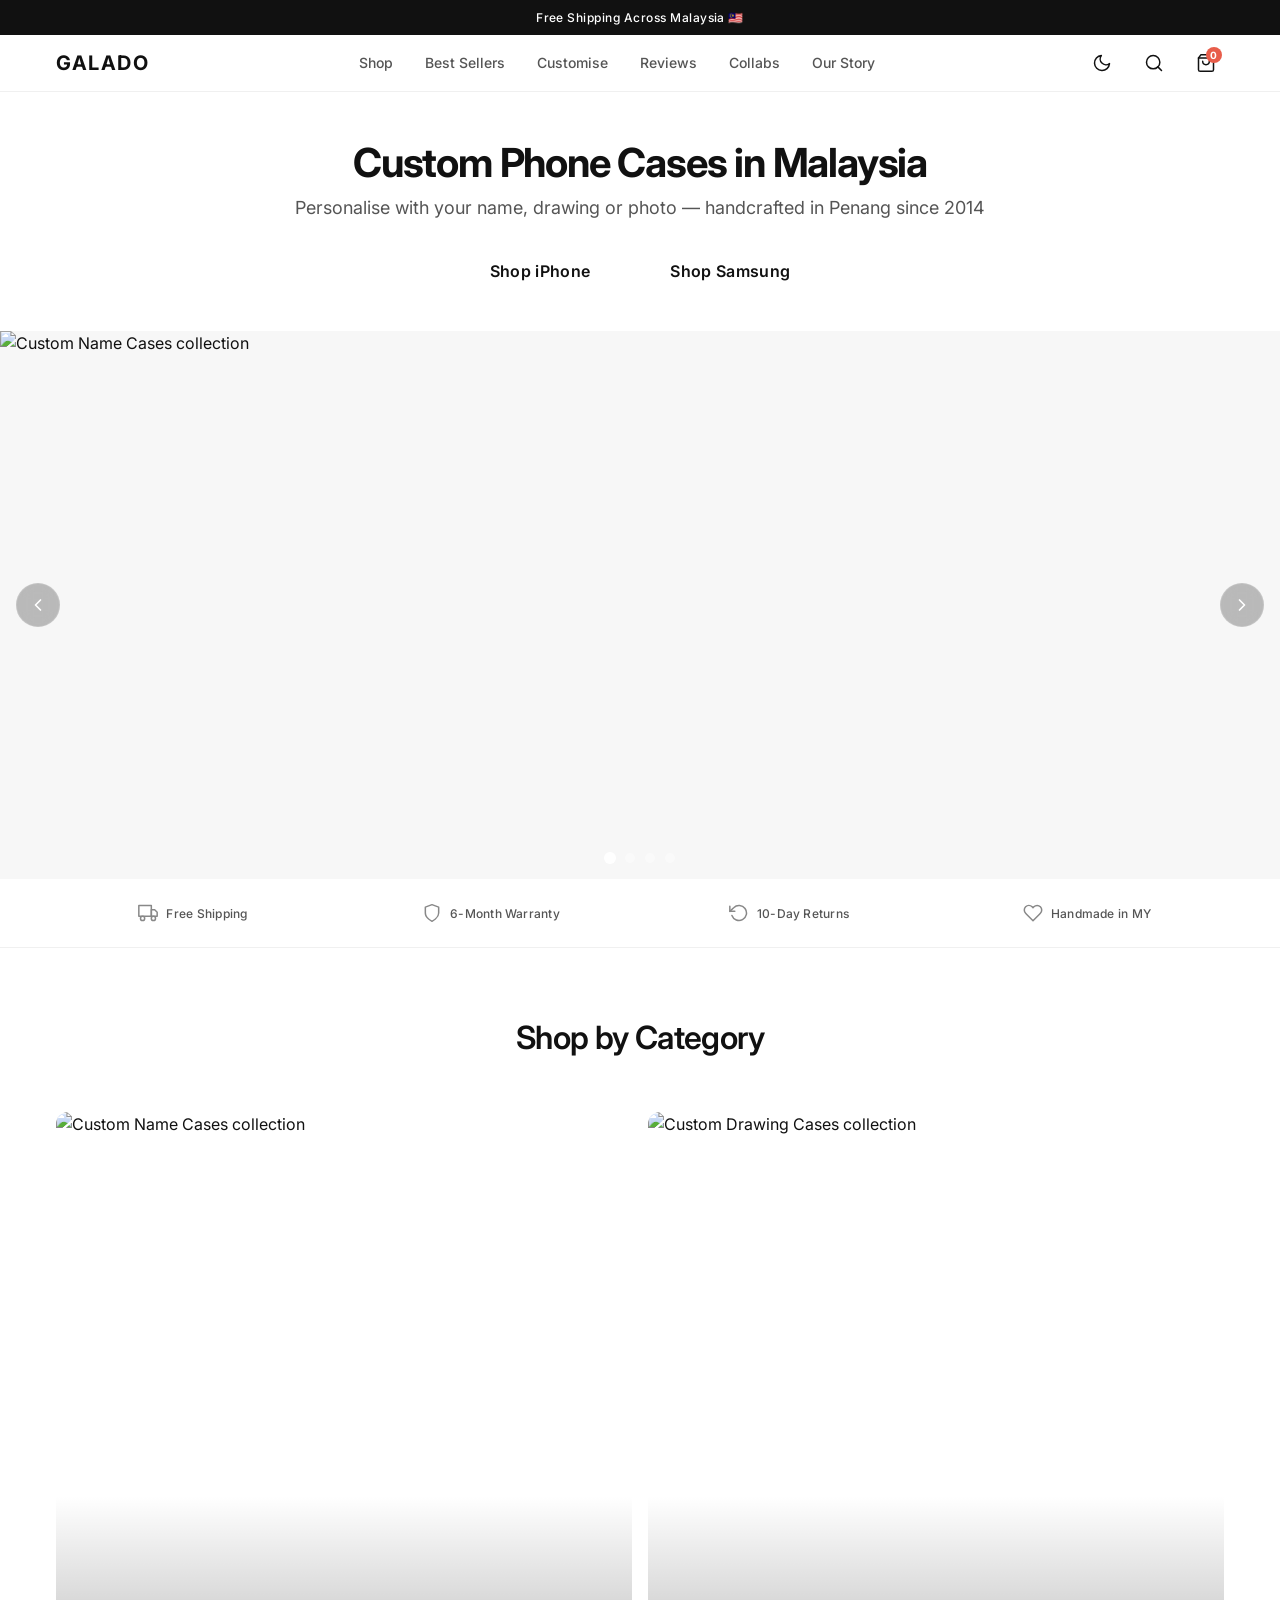
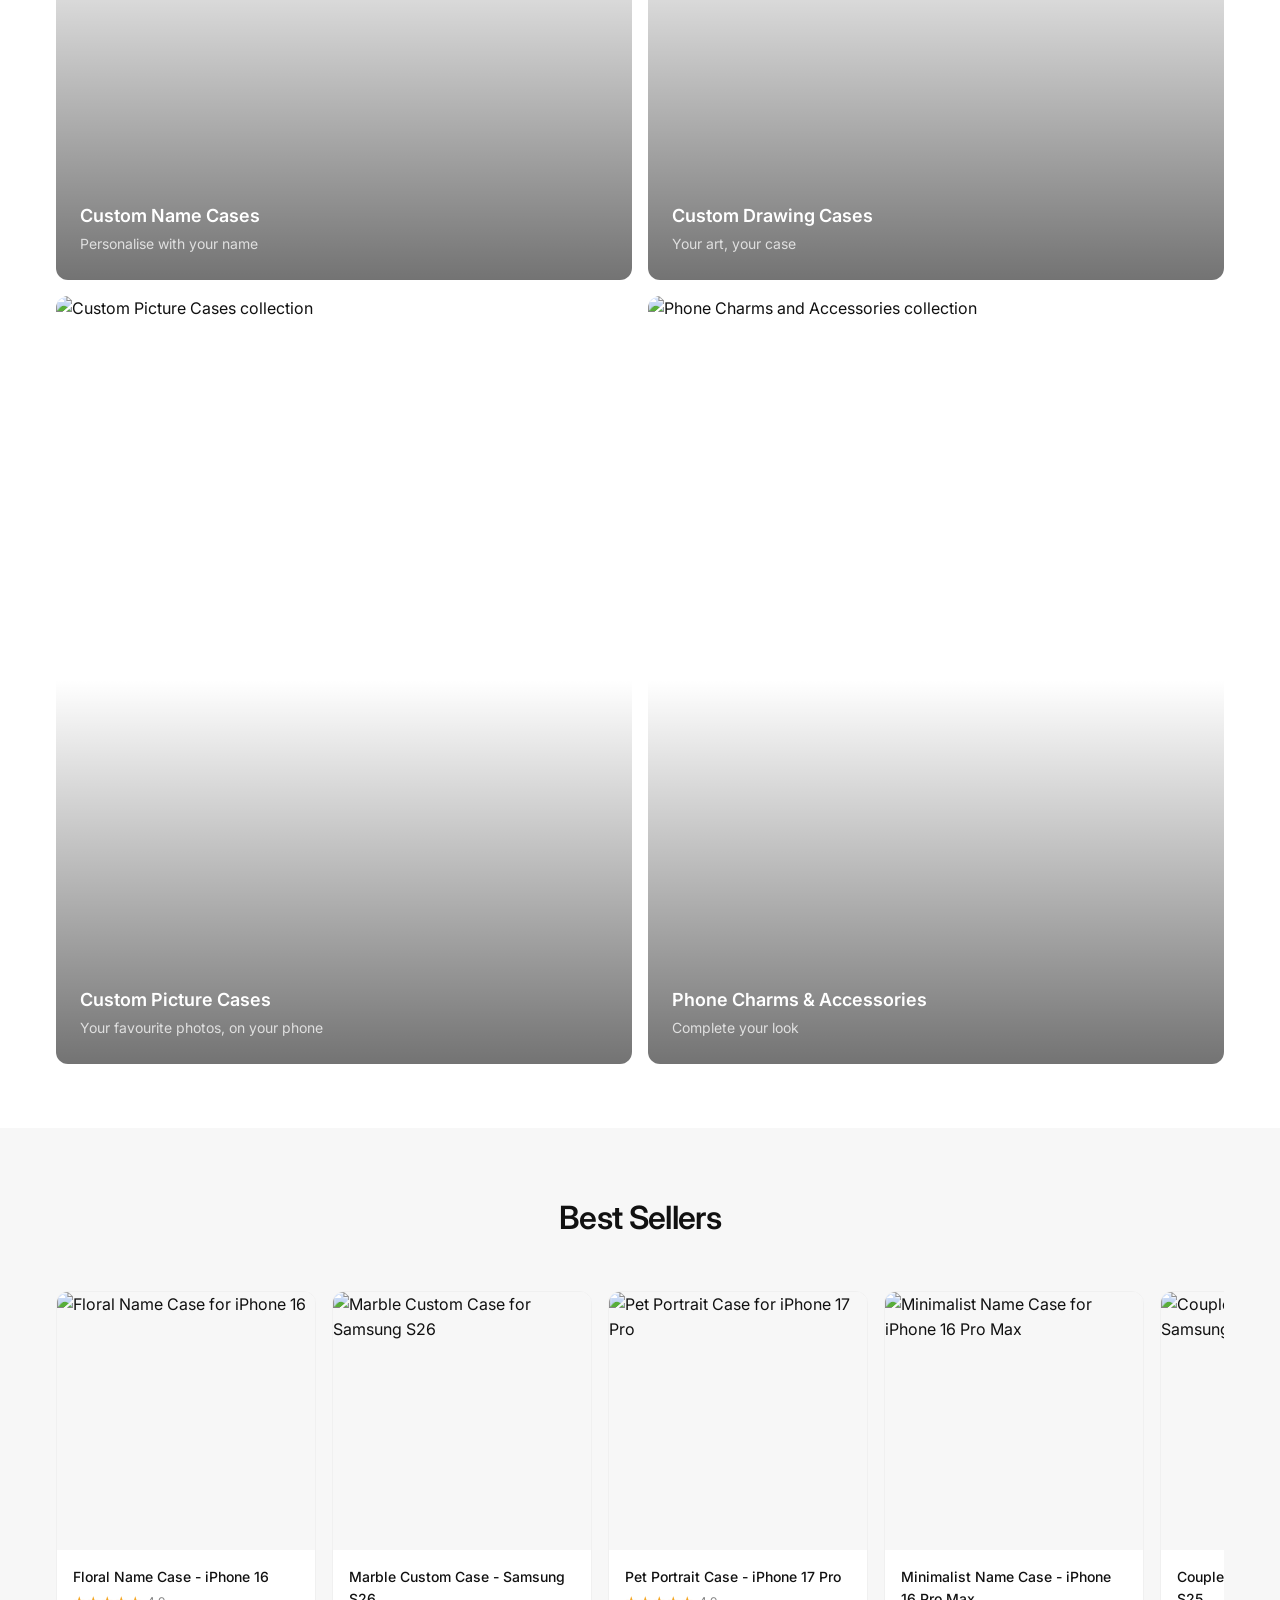
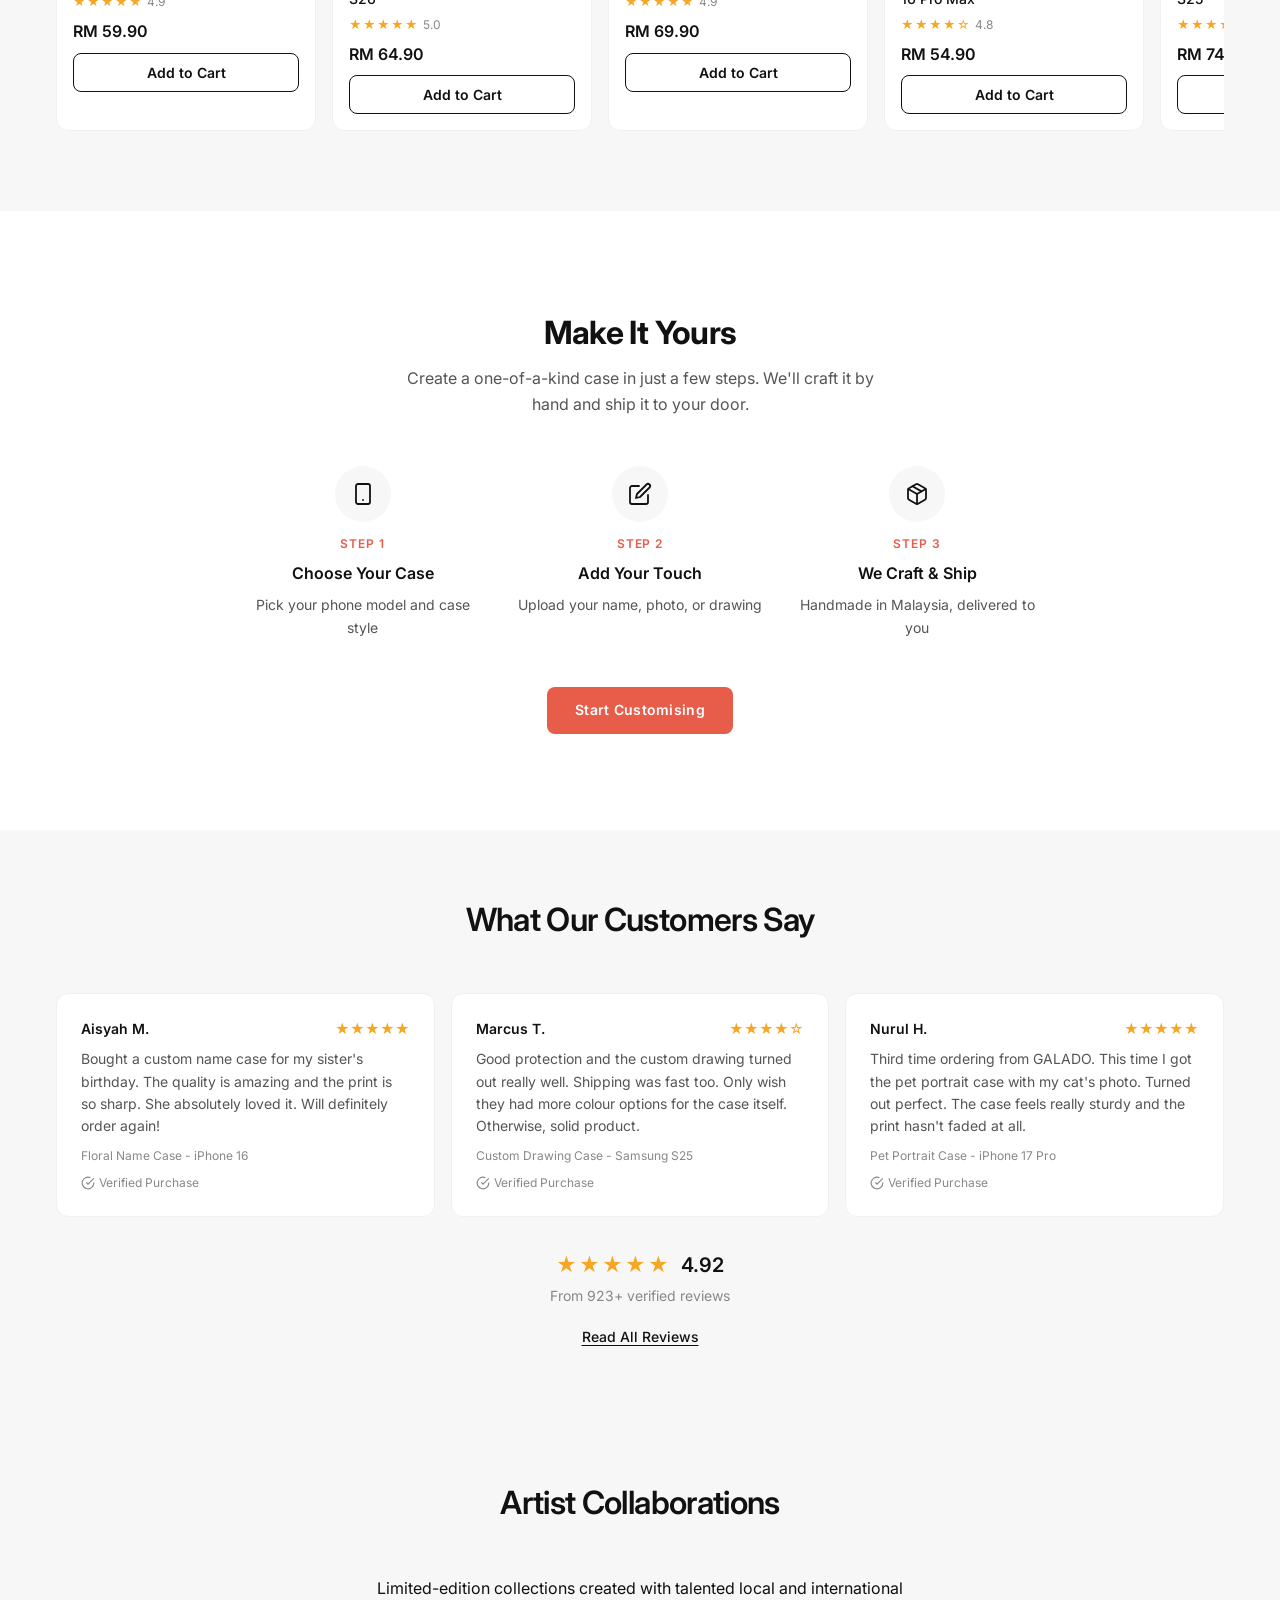
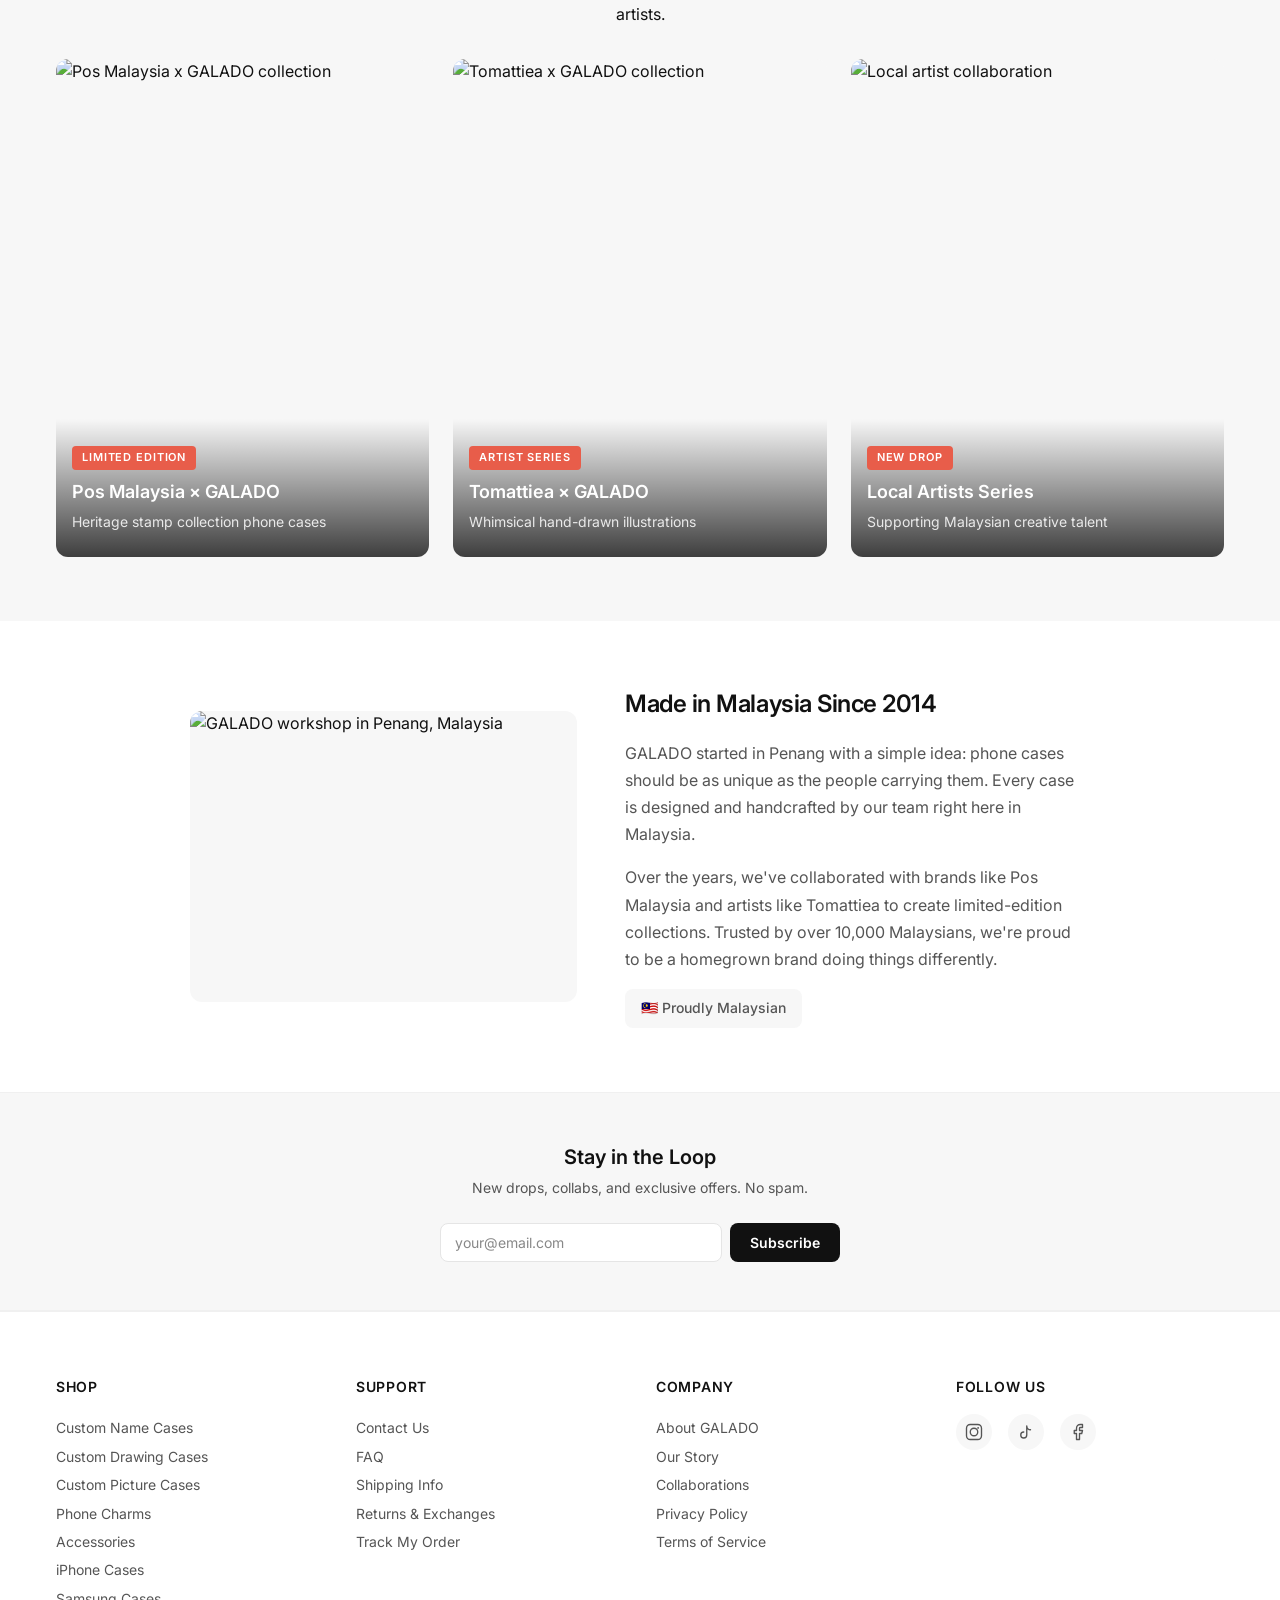
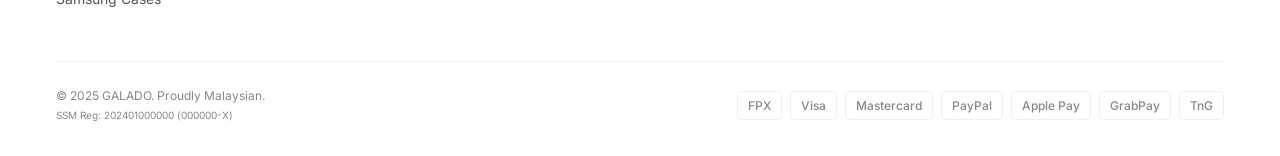
==== commit fc36b37b: "Separate H1 section above clickable banner slider - each slide links to product page" ====
--- a/galado-landing-draft/index.html
+++ b/galado-landing-draft/index.html
@@ -500,112 +500,95 @@
     }
 
     /* =========================================
-       HERO SLIDER
+       HERO TEXT
        ========================================= */
-    .hero {
+    .hero-text {
+      text-align: center;
+      padding: var(--spacing-2xl) 0 var(--spacing-xl);
+      background: var(--color-bg);
+    }
+
+    .hero-text h1 {
+      font-size: var(--font-size-3xl);
+      font-weight: 700;
+      line-height: 1.15;
+      letter-spacing: -0.03em;
+      color: var(--color-text);
+      margin-bottom: var(--spacing-sm);
+    }
+
+    @media (min-width: 768px) {
+      .hero-text h1 {
+        font-size: var(--font-size-4xl);
+      }
+    }
+
+    .hero-text p {
+      font-size: var(--font-size-lg);
+      color: var(--color-text-secondary);
+      margin-bottom: var(--spacing-lg);
+      line-height: 1.5;
+    }
+
+    .hero-ctas {
+      display: flex;
+      gap: var(--spacing-md);
+      justify-content: center;
+      flex-wrap: wrap;
+    }
+
+    .hero-ctas .btn {
+      padding: 14px 32px;
+      font-size: var(--font-size-base);
+    }
+
+    /* =========================================
+       BANNER SLIDER
+       ========================================= */
+    .banner-slider {
       position: relative;
-      min-height: 85vh;
-      display: flex;
-      align-items: center;
       overflow: hidden;
       background-color: var(--color-bg-alt);
     }
 
-    .hero-slider {
-      position: absolute;
-      inset: 0;
-      z-index: 0;
-    }
-
-    .hero-slide {
+    .banner-slider-track {
+      position: relative;
+      aspect-ratio: 21/9;
+    }
+
+    @media (max-width: 640px) {
+      .banner-slider-track {
+        aspect-ratio: 16/9;
+      }
+    }
+
+    .banner-slide {
       position: absolute;
       inset: 0;
       opacity: 0;
       transition: opacity 0.8s ease;
     }
 
-    .hero-slide.active {
+    .banner-slide.active {
       opacity: 1;
     }
 
-    .hero-slide img {
+    .banner-slide a {
+      display: block;
+      width: 100%;
+      height: 100%;
+    }
+
+    .banner-slide img {
       width: 100%;
       height: 100%;
       object-fit: cover;
     }
 
-    .hero-overlay {
-      position: absolute;
-      inset: 0;
-      background: linear-gradient(
-        to right,
-        rgba(0, 0, 0, 0.55) 0%,
-        rgba(0, 0, 0, 0.2) 60%,
-        transparent 100%
-      );
-      z-index: 1;
-    }
-
-    [data-theme="dark"] .hero-overlay {
-      background: linear-gradient(
-        to right,
-        rgba(0, 0, 0, 0.75) 0%,
-        rgba(0, 0, 0, 0.4) 60%,
-        rgba(0, 0, 0, 0.15) 100%
-      );
-    }
-
-    .hero-content {
-      position: relative;
-      z-index: 2;
-      padding: var(--spacing-3xl) 0;
-      max-width: 520px;
-    }
-
-    .hero h1 {
-      font-size: var(--font-size-3xl);
-      font-weight: 700;
-      line-height: 1.15;
-      letter-spacing: -0.03em;
-      color: #FFFFFF;
-      margin-bottom: var(--spacing-md);
-    }
-
-    @media (min-width: 768px) {
-      .hero h1 {
-        font-size: var(--font-size-4xl);
-      }
-    }
-
-    .hero p {
-      font-size: var(--font-size-lg);
-      color: rgba(255, 255, 255, 0.85);
-      margin-bottom: var(--spacing-xl);
-      line-height: 1.5;
-    }
-
-    .hero-ctas {
-      display: flex;
-      gap: var(--spacing-md);
-      flex-wrap: wrap;
-    }
-
-    .hero-ctas .btn {
-      padding: 14px 32px;
-      font-size: var(--font-size-base);
-      background-color: #FFFFFF;
-      color: #111111;
-      border-radius: var(--radius-md);
-    }
-
-    .hero-ctas .btn:hover {
-      background-color: #F0F0F0;
-    }
-
     /* Slider dots */
     .hero-dots {
       position: absolute;
-      bottom: 24px;
+      bottom: 16px;
       left: 50%;
       transform: translateX(-50%);
       z-index: 3;
@@ -638,10 +621,10 @@
       width: 44px;
       height: 44px;
       border-radius: 50%;
-      background: rgba(255,255,255,0.15);
+      background: rgba(0,0,0,0.25);
       backdrop-filter: blur(8px);
       -webkit-backdrop-filter: blur(8px);
-      border: 1px solid rgba(255,255,255,0.2);
+      border: 1px solid rgba(255,255,255,0.15);
       color: #fff;
       cursor: pointer;
       display: flex;
@@ -651,7 +634,7 @@
     }
 
     .hero-arrow:hover {
-      background: rgba(255,255,255,0.3);
+      background: rgba(0,0,0,0.45);
     }
 
     .hero-arrow svg {
@@ -1506,11 +1489,7 @@
         padding: 2em 0;
       }
 
-      .hero-overlay {
-        background: rgba(0,0,0,0.1);
-      }
-
-      .hero h1 {
+      .hero-text h1 {
         font-size: 24pt;
       }
 
@@ -1596,32 +1575,41 @@
 
   <main>
     <!-- ======= HERO ======= -->
-    <section class="hero" aria-labelledby="hero-heading">
-      <!-- Slider images -->
-      <div class="hero-slider">
-        <!-- TODO: Replace with real banner images -->
-        <div class="hero-slide active">
-          <img src="https://picsum.photos/1600/900?random=slide1" alt="Custom name phone cases by GALADO" loading="eager" width="1600" height="900">
-        </div>
-        <div class="hero-slide">
-          <img src="https://picsum.photos/1600/900?random=slide2" alt="GALADO artist collaboration collection" loading="lazy" width="1600" height="900">
-        </div>
-        <div class="hero-slide">
-          <img src="https://picsum.photos/1600/900?random=slide3" alt="Custom drawing phone cases" loading="lazy" width="1600" height="900">
-        </div>
-        <div class="hero-slide">
-          <img src="https://picsum.photos/1600/900?random=slide4" alt="GALADO phone charms and accessories" loading="lazy" width="1600" height="900">
-        </div>
-      </div>
-      <div class="hero-overlay"></div>
-
-      <!-- Text overlay -->
-      <div class="container hero-content fade-in">
+    <!-- H1 Section -->
+    <section class="hero-text fade-in" aria-labelledby="hero-heading">
+      <div class="container">
         <h1 id="hero-heading">Custom Phone Cases in Malaysia</h1>
         <p>Personalise with your name, drawing or photo — handcrafted in Penang since 2014</p>
         <div class="hero-ctas">
           <a href="#" class="btn" role="button">Shop iPhone</a>
           <a href="#" class="btn" role="button">Shop Samsung</a>
+        </div>
+      </div>
+    </section>
+
+    <!-- Banner Slider — each slide links to a product/collection page -->
+    <section class="banner-slider" aria-label="Promotions">
+      <div class="banner-slider-track">
+        <!-- TODO: Replace images and href links with real banners -->
+        <div class="banner-slide active">
+          <a href="#" aria-label="Shop Custom Name Cases">
+            <img src="https://picsum.photos/1600/686?random=slide1" alt="Custom Name Cases collection" loading="eager" width="1600" height="686">
+          </a>
+        </div>
+        <div class="banner-slide">
+          <a href="#" aria-label="Shop Pos Malaysia x GALADO collection">
+            <img src="https://picsum.photos/1600/686?random=slide2" alt="Pos Malaysia x GALADO limited edition" loading="lazy" width="1600" height="686">
+          </a>
+        </div>
+        <div class="banner-slide">
+          <a href="#" aria-label="Shop Artist Collaboration series">
+            <img src="https://picsum.photos/1600/686?random=slide3" alt="Artist collaboration phone cases" loading="lazy" width="1600" height="686">
+          </a>
+        </div>
+        <div class="banner-slide">
+          <a href="#" aria-label="Shop Phone Charms">
+            <img src="https://picsum.photos/1600/686?random=slide4" alt="Phone charms and accessories collection" loading="lazy" width="1600" height="686">
+          </a>
         </div>
       </div>
 
@@ -2127,7 +2115,7 @@
       });
 
       // ---- Hero Slider ----
-      var slides = document.querySelectorAll('.hero-slide');
+      var slides = document.querySelectorAll('.banner-slide');
       var dots = document.querySelectorAll('.hero-dot');
       var prevBtn = document.querySelector('.hero-arrow-prev');
       var nextBtn = document.querySelector('.hero-arrow-next');
@@ -2163,7 +2151,7 @@
       });
 
       // Touch swipe support for mobile
-      var heroEl = document.querySelector('.hero');
+      var heroEl = document.querySelector('.banner-slider');
       var touchStartX = 0;
       if (heroEl) {
         heroEl.addEventListener('touchstart', function(e) { touchStartX = e.changedTouches[0].screenX; }, {passive: true});
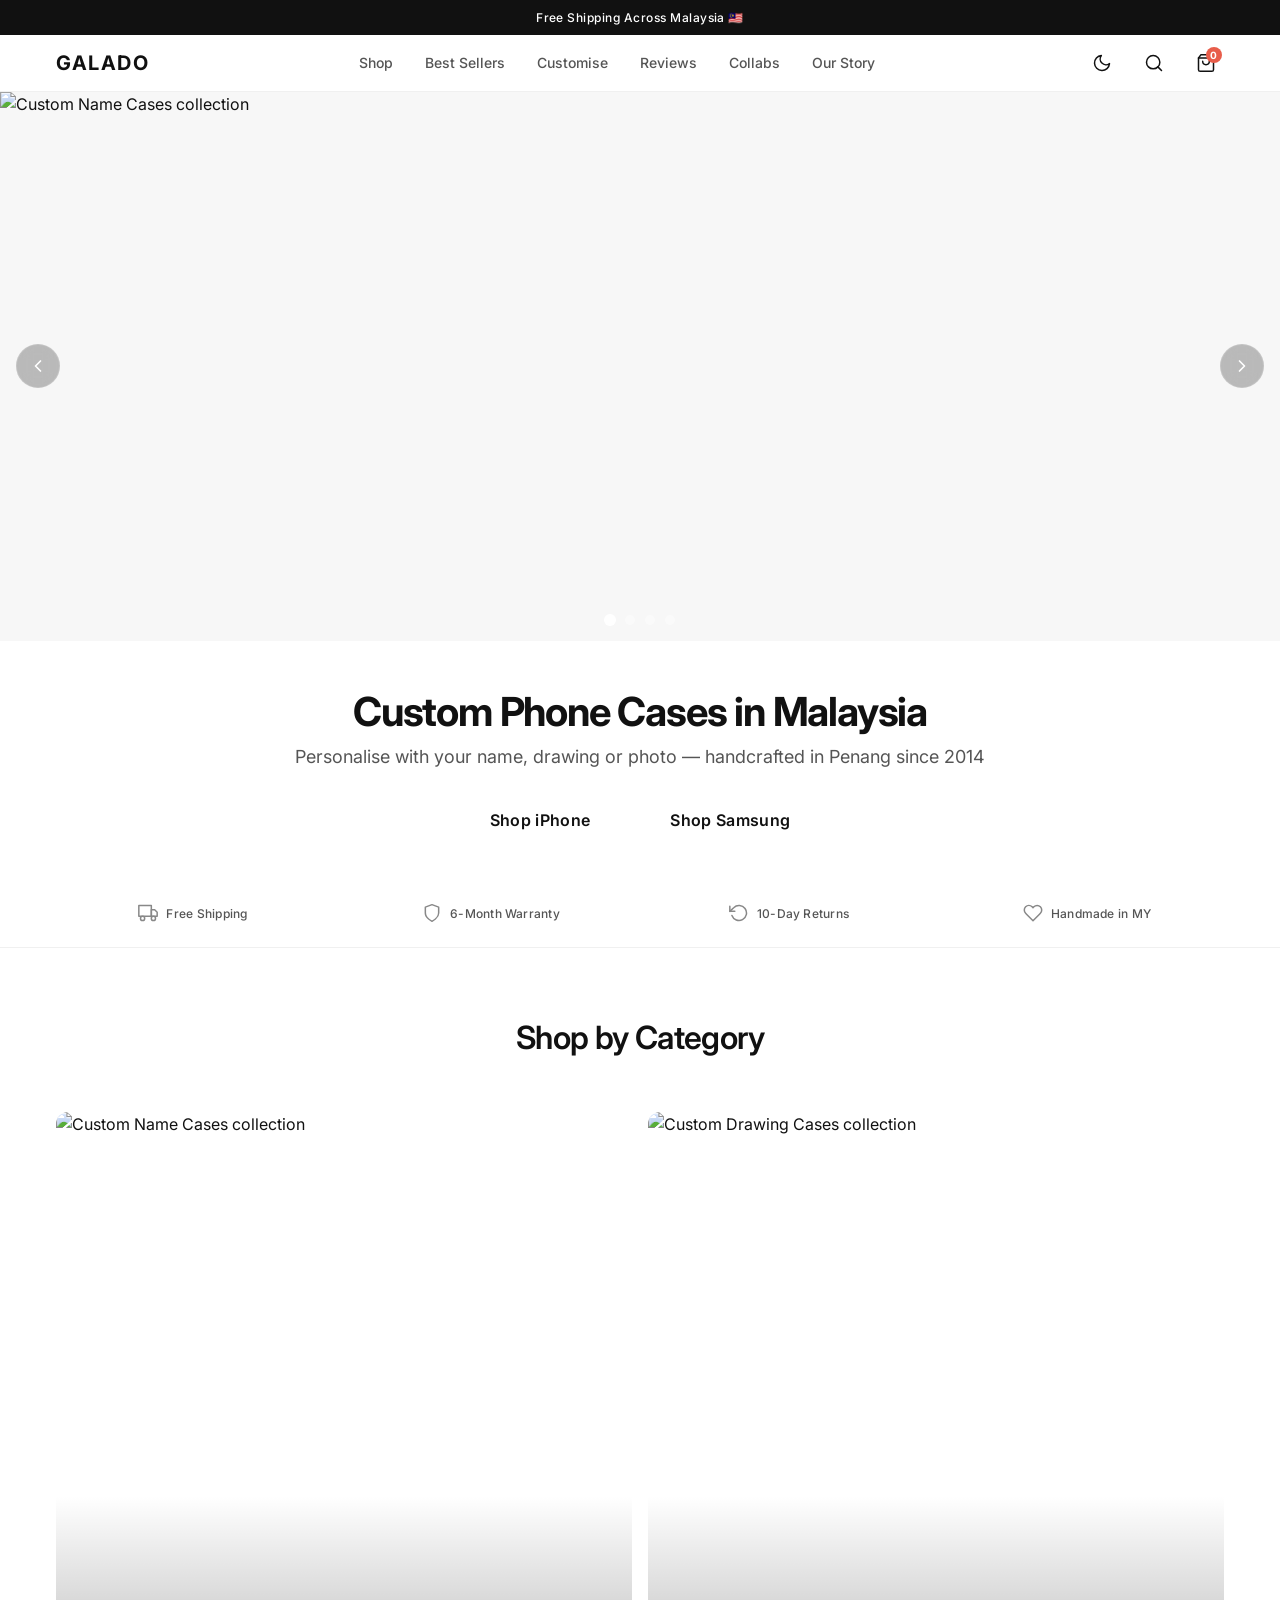
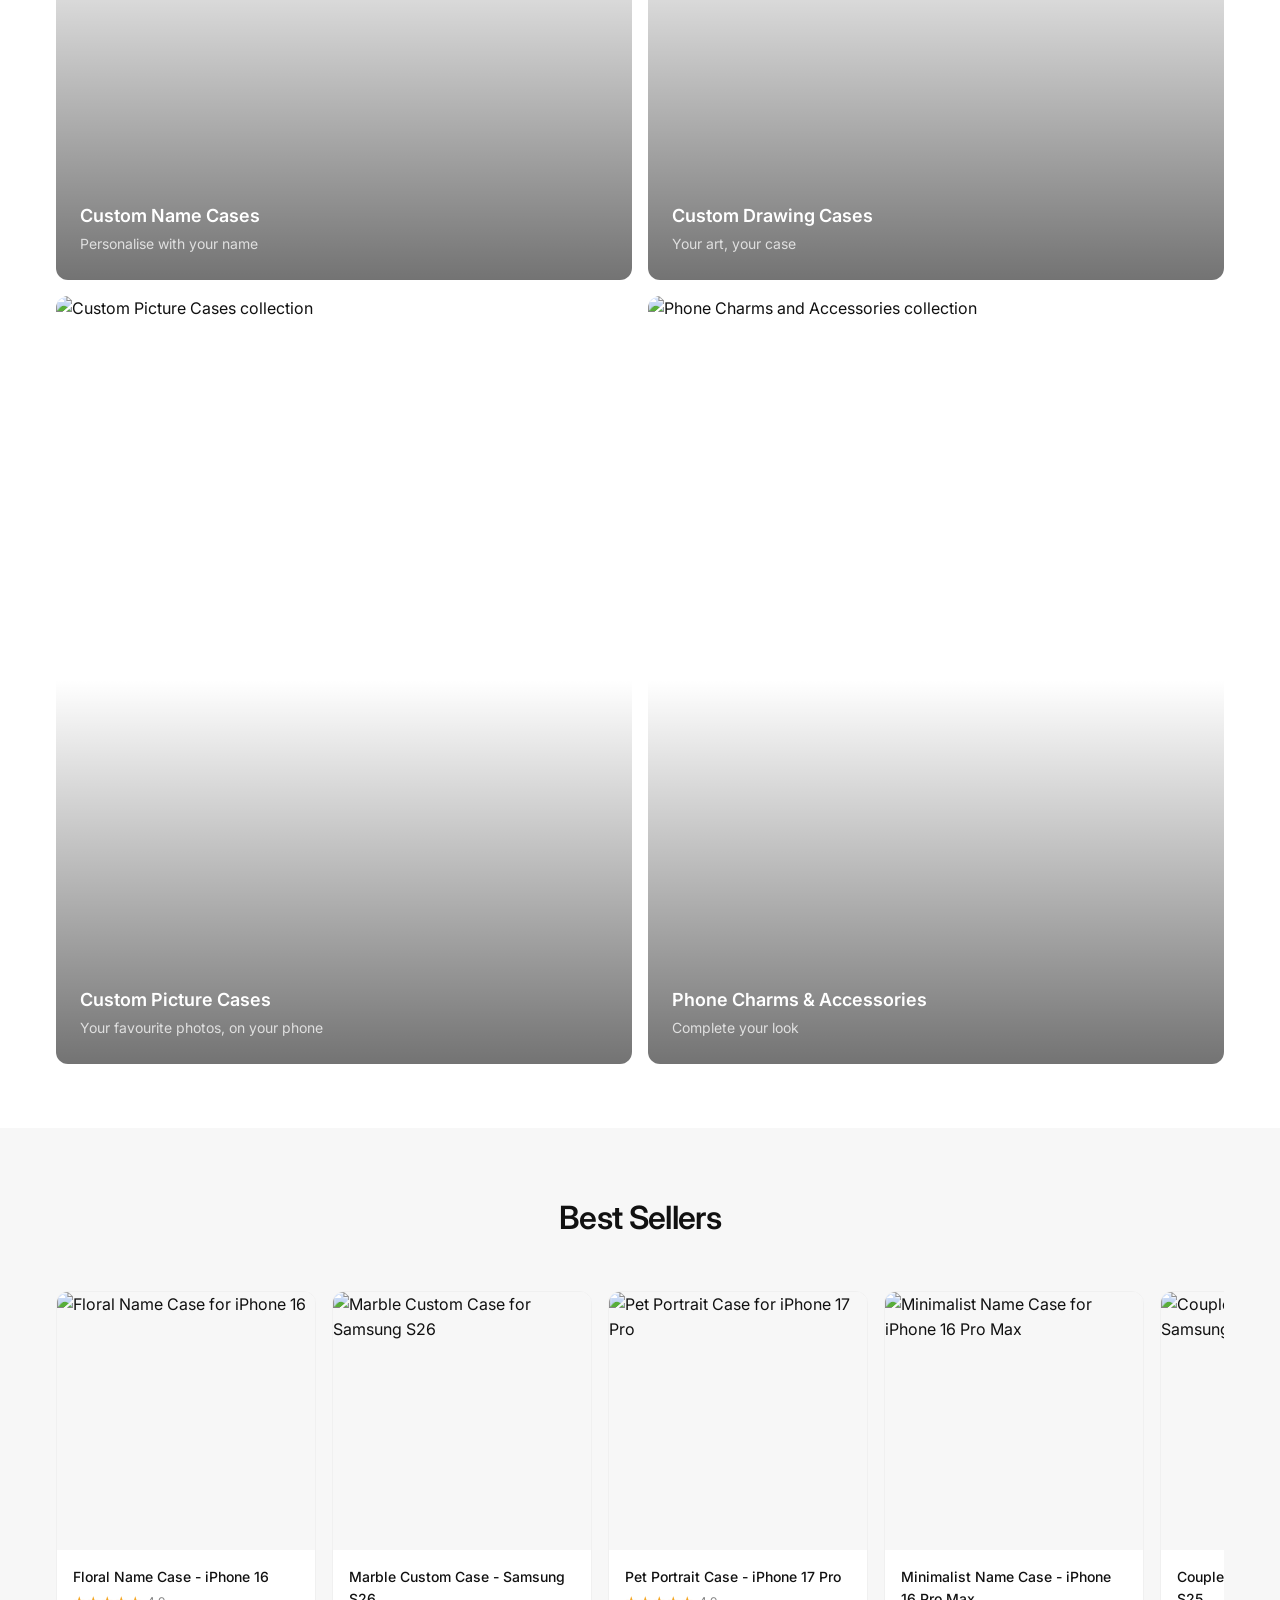
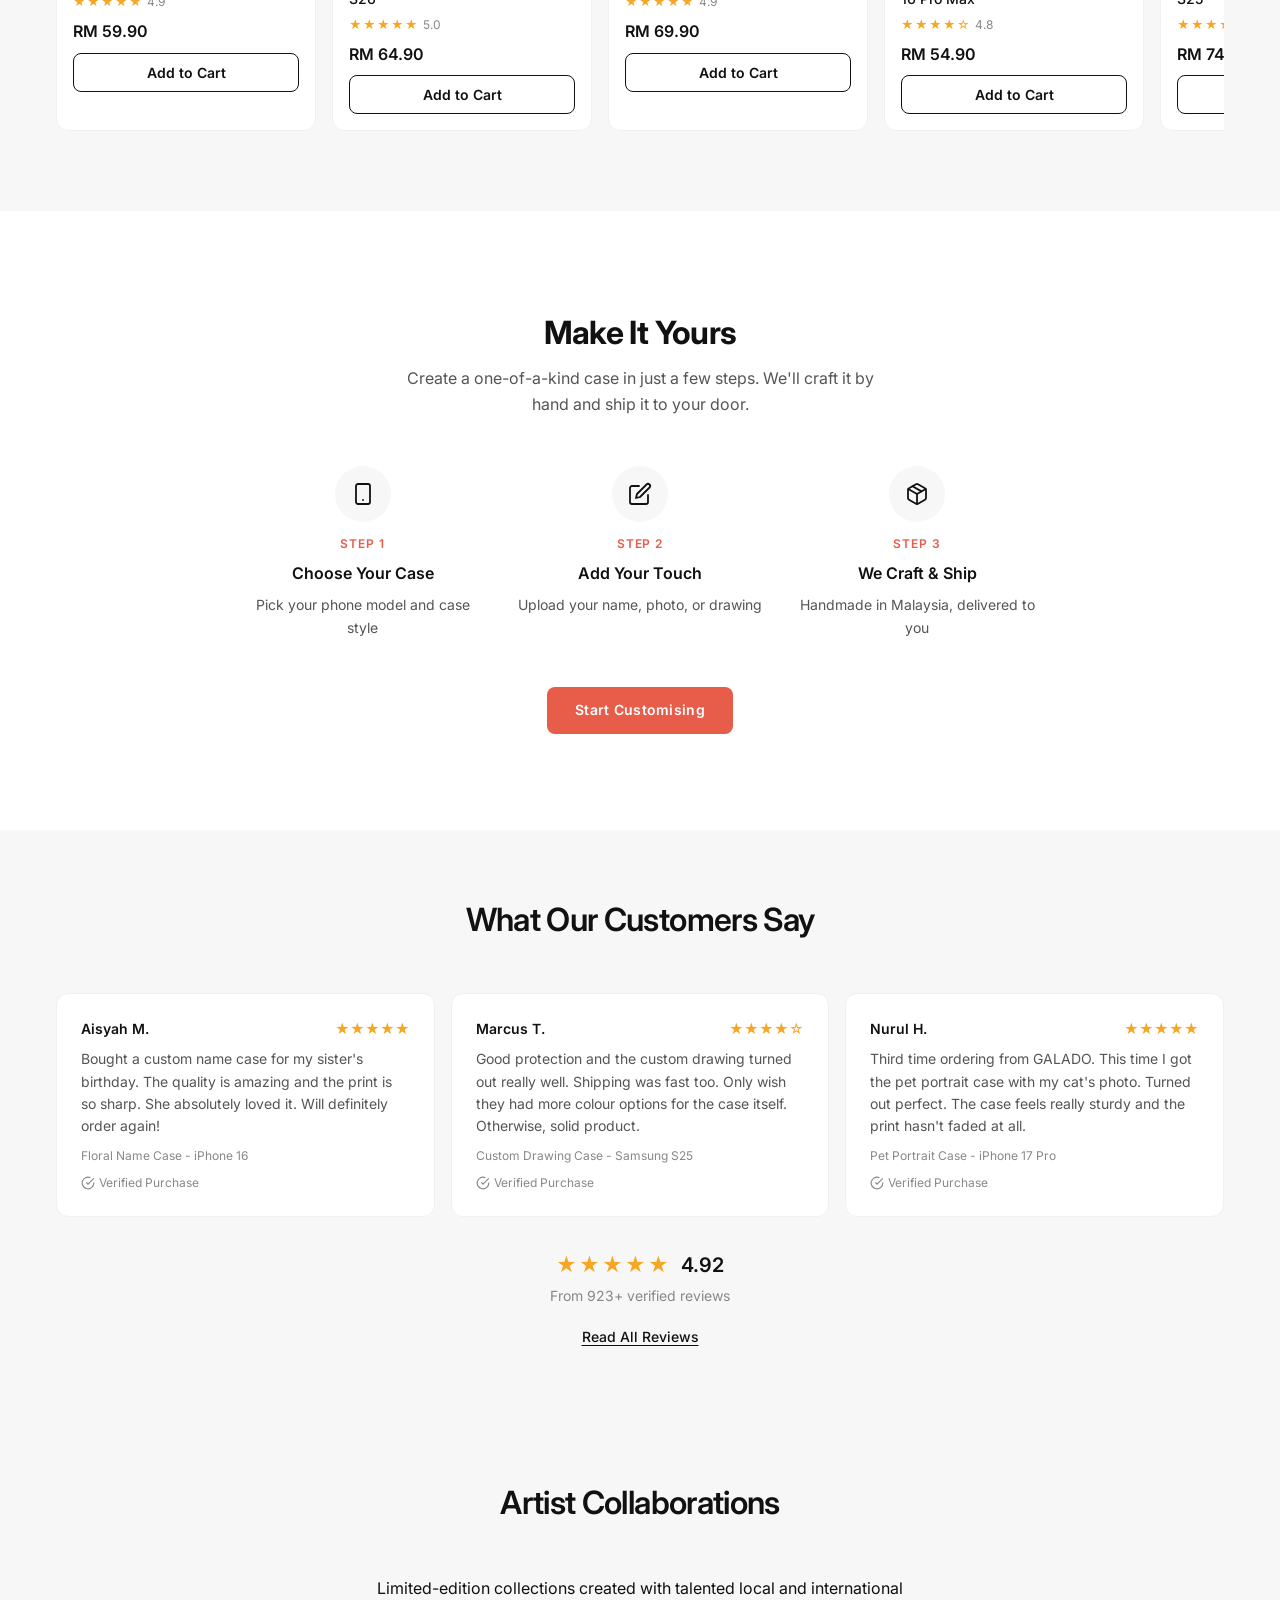
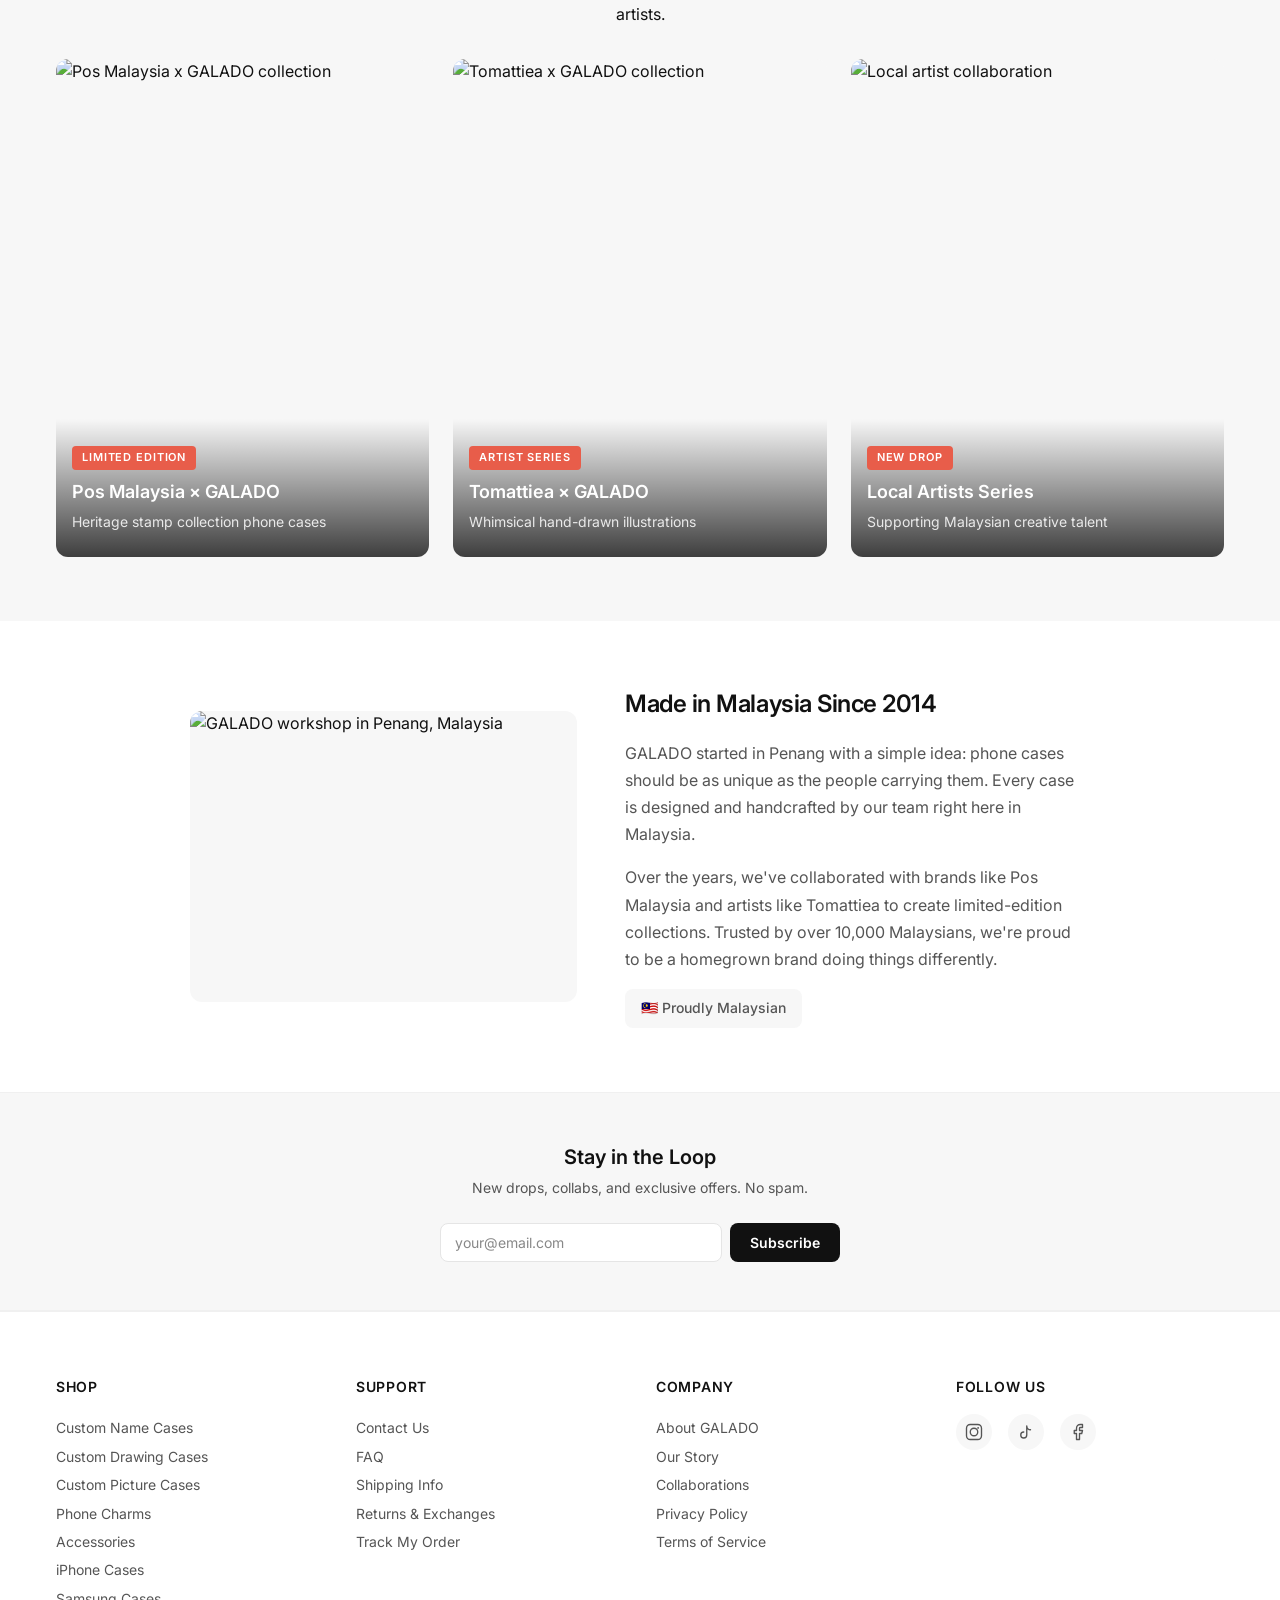
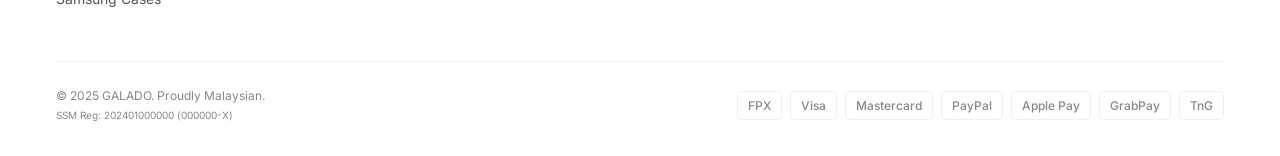
==== commit 886edcd5: "Move H1 section below banner slider" ====
--- a/galado-landing-draft/index.html
+++ b/galado-landing-draft/index.html
@@ -1574,20 +1574,8 @@
   </nav>
 
   <main>
-    <!-- ======= HERO ======= -->
-    <!-- H1 Section -->
-    <section class="hero-text fade-in" aria-labelledby="hero-heading">
-      <div class="container">
-        <h1 id="hero-heading">Custom Phone Cases in Malaysia</h1>
-        <p>Personalise with your name, drawing or photo — handcrafted in Penang since 2014</p>
-        <div class="hero-ctas">
-          <a href="#" class="btn" role="button">Shop iPhone</a>
-          <a href="#" class="btn" role="button">Shop Samsung</a>
-        </div>
-      </div>
-    </section>
-
-    <!-- Banner Slider — each slide links to a product/collection page -->
+    <!-- ======= BANNER SLIDER ======= -->
+    <!-- Each slide links to a product/collection page -->
     <section class="banner-slider" aria-label="Promotions">
       <div class="banner-slider-track">
         <!-- TODO: Replace images and href links with real banners -->
@@ -1627,6 +1615,18 @@
         <button class="hero-dot" aria-label="Slide 2"></button>
         <button class="hero-dot" aria-label="Slide 3"></button>
         <button class="hero-dot" aria-label="Slide 4"></button>
+      </div>
+    </section>
+
+    <!-- ======= H1 SECTION ======= -->
+    <section class="hero-text fade-in" aria-labelledby="hero-heading">
+      <div class="container">
+        <h1 id="hero-heading">Custom Phone Cases in Malaysia</h1>
+        <p>Personalise with your name, drawing or photo — handcrafted in Penang since 2014</p>
+        <div class="hero-ctas">
+          <a href="#" class="btn" role="button">Shop iPhone</a>
+          <a href="#" class="btn" role="button">Shop Samsung</a>
+        </div>
       </div>
     </section>
 
